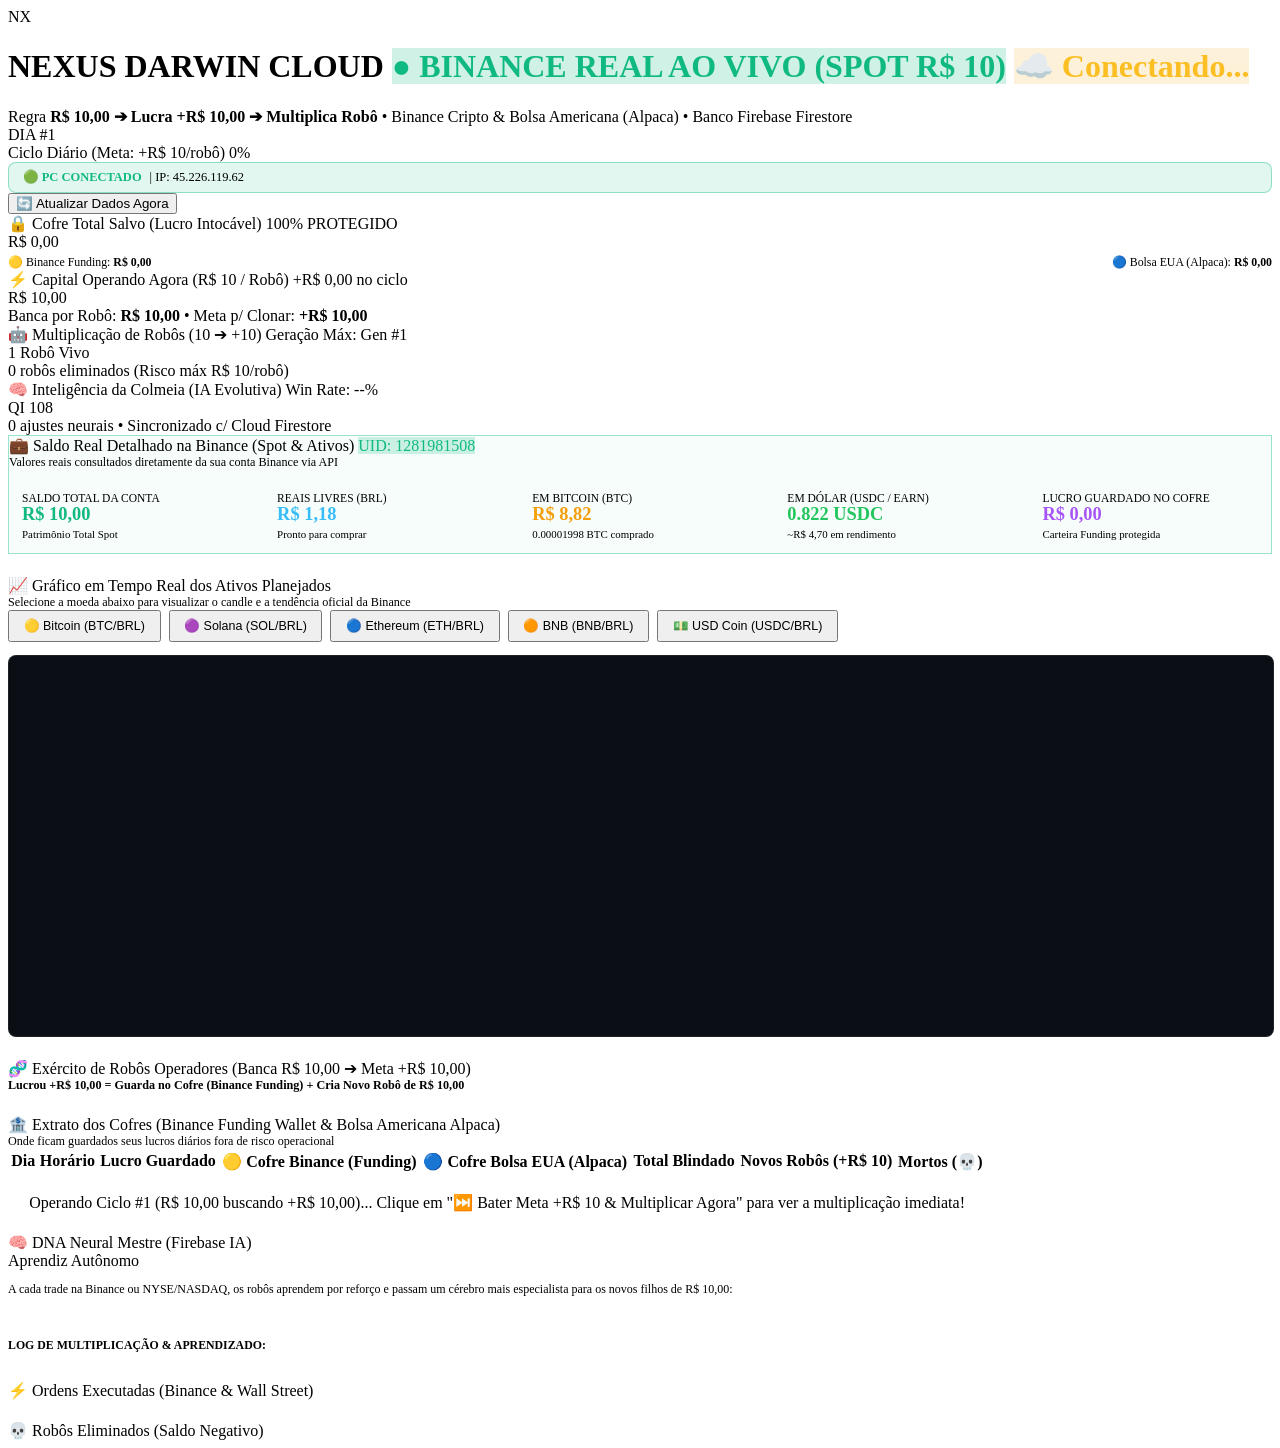
==== index.html @ 45e5c01f "feat: include USDC in bot assets, balances and TradingView" ====
<!DOCTYPE html>
<html lang="pt-BR">
<head>
  <meta charset="UTF-8" />
  <meta name="viewport" content="width=device-width, initial-scale=1.0" />
  <title>NEXUS DARWIN CLOUD — Robôs R$ 10 -> +R$ 10 (Firebase + Binance + Bolsa EUA)</title>
  <link rel="stylesheet" href="styles.css" />
</head>
<body>

  <!-- Barra de Topo -->
  <header class="top-navbar">
    <div class="brand-area">
      <div class="brand-logo">NX</div>
      <div class="brand-title">
        <h1>
          NEXUS DARWIN CLOUD
          <span class="badge-live" id="engineStatusBadge">● OPERANDO AUTÔNOMO</span>
          <span class="badge-live" id="firebaseStatusBadge" style="background: rgba(245, 158, 11, 0.15); color: #fbbf24; border-color: rgba(245, 158, 11, 0.4);">
            ☁️ Firebase: Clique em Configurar
          </span>
        </h1>
        <div class="brand-subtitle">
          Regra <strong>R$ 10,00 ➔ Lucra +R$ 10,00 ➔ Multiplica Robô</strong> • Binance Cripto & Bolsa Americana (Alpaca) • Banco Firebase Firestore
        </div>
      </div>
    </div>

    <!-- Relógio do Ciclo Diário -->
    <div class="day-cycle-widget">
      <div class="day-label" id="currentDayLabel">DIA #1</div>
      <div class="day-progress-wrapper">
        <div class="day-progress-header">
          <span>Ciclo Diário (Meta: +R$ 10/robô)</span>
          <span id="dayProgressText">0%</span>
        </div>
        <div class="day-progress-bar">
          <div class="day-progress-fill" id="dayProgressFill" style="width: 0%;"></div>
        </div>
      </div>
    </div>

    <!-- Ações Rápidas -->
    <div class="controls-group">
      <div style="display: flex; align-items: center; gap: 0.5rem; background: rgba(16, 185, 129, 0.12); padding: 0.4rem 0.85rem; border-radius: 8px; border: 1px solid rgba(16, 185, 129, 0.4); font-size: 0.78rem;">
        <span style="color: #10b981; font-weight: 700;">🟢 PC CONECTADO</span>
        <span style="color: var(--text-muted);">| IP: 45.226.119.62</span>
      </div>

      <button class="btn btn-primary" id="btnRefreshRealState" onclick="location.reload()" title="Atualizar dados em tempo real">
        🔄 Atualizar Dados Agora
      </button>
    </div>
  </header>

  <!-- Faixa de Cotações Ao Vivo (Binance Cripto + Bolsa Americana Wall Street) -->
  <div class="market-ticker-strip" id="marketTickerStrip">
    <!-- Preenchido dinamicamente pelo app.js -->
  </div>

  <!-- Conteúdo Principal -->
  <main class="dashboard-container">

    <!-- 4 KPIs Mestres (Onde ficam os fundos guardados + Enxame R$ 10) -->
    <section class="kpi-grid">
      <!-- 1. Carteira Cofre Blindada (Binance Funding + Alpaca EUA) -->
      <div class="kpi-card vault-highlight">
        <div class="kpi-header">
          <span>🔒 Cofre Total Salvo (Lucro Intocável)</span>
          <span class="text-emerald">100% PROTEGIDO</span>
        </div>
        <div class="kpi-value text-emerald" id="kpiVaultBalance">R$ 0,00</div>
        <div class="kpi-sub" style="display: flex; justify-content: space-between; font-size: 0.74rem; margin-top: 0.25rem;">
          <span>🟡 Binance Funding: <strong id="kpiBinanceVault" class="text-amber">R$ 0,00</strong></span>
          <span>🔵 Bolsa EUA (Alpaca): <strong id="kpiAlpacaVault" class="text-cyan">R$ 0,00</strong></span>
        </div>
      </div>

      <!-- 2. Capital em Operação nos Robôs (R$ 10 por robô) -->
      <div class="kpi-card">
        <div class="kpi-header">
          <span>⚡ Capital Operando Agora (R$ 10 / Robô)</span>
          <span class="text-cyan" id="kpiActiveDailyPnL">+R$ 0,00 no ciclo</span>
        </div>
        <div class="kpi-value" id="kpiActiveCapital">R$ 10,00</div>
        <div class="kpi-sub">
          <span>Banca por Robô: <strong id="kpiBaseSeed">R$ 10,00</strong> • Meta p/ Clonar: <strong class="text-emerald" id="kpiTargetProfit">+R$ 10,00</strong></span>
        </div>
      </div>

      <!-- 3. Multiplicação do Exército de Robôs -->
      <div class="kpi-card">
        <div class="kpi-header">
          <span>🤖 Multiplicação de Robôs (10 ➔ +10)</span>
          <span class="text-purple" id="kpiMaxGeneration">Geração Máx: Gen #1</span>
        </div>
        <div class="kpi-value text-cyan" id="kpiActiveBotsCount">1 Robô Vivo</div>
        <div class="kpi-sub">
          <span id="kpiDeadBotsCount">0 robôs eliminados (Risco máx R$ 10/robô)</span>
        </div>
      </div>

      <!-- 4. Inteligência Neural & Aprendizado -->
      <div class="kpi-card hive-highlight">
        <div class="kpi-header">
          <span>🧠 Inteligência da Colmeia (IA Evolutiva)</span>
          <span class="text-purple" id="kpiWinRate">Win Rate: --%</span>
        </div>
        <div class="kpi-value text-purple" id="kpiCollectiveIQ">QI 108</div>
        <div class="kpi-sub">
          <span id="kpiLessonsCount">0 ajustes neurais • Sincronizado c/ Cloud Firestore</span>
        </div>
      </div>
    </section>

    <!-- Grid Principal -->
    <div class="main-workspace-grid">

      <!-- Coluna Esquerda -->
      <div style="display: flex; flex-direction: column; gap: 1.35rem;">

        <!-- DETALHAMENTO REAL DA CONTA BINANCE -->
        <section class="section-panel" style="border: 1px solid rgba(16, 185, 129, 0.4); background: rgba(16, 185, 129, 0.03);">
          <div class="section-header">
            <div class="section-title">
              <span>💼 Saldo Real Detalhado na Binance (Spot & Ativos)</span>
              <span class="badge-live" style="background: rgba(16, 185, 129, 0.2); color: #10b981;">UID: 1281981508</span>
            </div>
            <div style="font-size: 0.76rem; color: var(--text-secondary);">
              Valores reais consultados diretamente da sua conta Binance via API
            </div>
          </div>

          <div style="display: grid; grid-template-columns: repeat(auto-fit, minmax(180px, 1fr)); gap: 0.85rem; margin-top: 0.6rem;">
            <div style="background: rgba(255,255,255,0.03); padding: 0.75rem; border-radius: 8px; border: 1px solid rgba(255,255,255,0.06);">
              <div style="font-size: 0.72rem; color: var(--text-muted);">SALDO TOTAL DA CONTA</div>
              <div style="font-size: 1.15rem; font-weight: 700; color: #10b981;" id="realTotalBalanceBrl">R$ 10,00</div>
              <div style="font-size: 0.68rem; color: var(--text-muted); margin-top: 0.2rem;">Patrimônio Total Spot</div>
            </div>

            <div style="background: rgba(255,255,255,0.03); padding: 0.75rem; border-radius: 8px; border: 1px solid rgba(255,255,255,0.06);">
              <div style="font-size: 0.72rem; color: var(--text-muted);">REAIS LIVRES (BRL)</div>
              <div style="font-size: 1.15rem; font-weight: 700; color: #38bdf8;" id="realFreeBrl">R$ 1,18</div>
              <div style="font-size: 0.68rem; color: var(--text-muted); margin-top: 0.2rem;">Pronto para comprar</div>
            </div>

            <div style="background: rgba(255,255,255,0.03); padding: 0.75rem; border-radius: 8px; border: 1px solid rgba(255,255,255,0.06);">
              <div style="font-size: 0.72rem; color: var(--text-muted);">EM BITCOIN (BTC)</div>
              <div style="font-size: 1.15rem; font-weight: 700; color: #f59e0b;" id="realBtcBrl">R$ 8,82</div>
              <div style="font-size: 0.68rem; color: var(--text-muted); margin-top: 0.2rem;">0.00001998 BTC comprado</div>
            </div>

            <div style="background: rgba(255,255,255,0.03); padding: 0.75rem; border-radius: 8px; border: 1px solid rgba(255,255,255,0.06);">
              <div style="font-size: 0.72rem; color: var(--text-muted);">EM DÓLAR (USDC / EARN)</div>
              <div style="font-size: 1.15rem; font-weight: 700; color: #22c55e;" id="realUsdcBrl">0.822 USDC</div>
              <div style="font-size: 0.68rem; color: var(--text-muted); margin-top: 0.2rem;">~R$ 4,70 em rendimento</div>
            </div>

            <div style="background: rgba(255,255,255,0.03); padding: 0.75rem; border-radius: 8px; border: 1px solid rgba(255,255,255,0.06);">
              <div style="font-size: 0.72rem; color: var(--text-muted);">LUCRO GUARDADO NO COFRE</div>
              <div style="font-size: 1.15rem; font-weight: 700; color: #a855f7;" id="realVaultBrl">R$ 0,00</div>
              <div style="font-size: 0.68rem; color: var(--text-muted); margin-top: 0.2rem;">Carteira Funding protegida</div>
            </div>
          </div>
        </section>

        <!-- GRÁFICO EM TEMPO REAL DOS ATIVOS MONITÓRIADOS -->
        <section class="section-panel">
          <div class="section-header">
            <div class="section-title">
              <span>📈 Gráfico em Tempo Real dos Ativos Planejados</span>
            </div>
            <div style="font-size: 0.76rem; color: var(--text-secondary);">
              Selecione a moeda abaixo para visualizar o candle e a tendência oficial da Binance
            </div>
          </div>

          <!-- Botões de Troca de Ativo -->
          <div style="display: flex; gap: 0.5rem; margin-bottom: 0.85rem; flex-wrap: wrap;" id="assetChartTabs">
            <button class="btn btn-primary" onclick="switchChart('BINANCE:BTCBRL', this)" style="padding: 0.4rem 0.85rem; font-size: 0.78rem;">
              🟡 Bitcoin (BTC/BRL)
            </button>
            <button class="btn" onclick="switchChart('BINANCE:SOLBRL', this)" style="padding: 0.4rem 0.85rem; font-size: 0.78rem;">
              🟣 Solana (SOL/BRL)
            </button>
            <button class="btn" onclick="switchChart('BINANCE:ETHBRL', this)" style="padding: 0.4rem 0.85rem; font-size: 0.78rem;">
              🔵 Ethereum (ETH/BRL)
            </button>
            <button class="btn" onclick="switchChart('BINANCE:BNBBRL', this)" style="padding: 0.4rem 0.85rem; font-size: 0.78rem;">
              🟠 BNB (BNB/BRL)
            </button>
            <button class="btn" onclick="switchChart('BINANCE:USDCBRL', this)" style="padding: 0.4rem 0.85rem; font-size: 0.78rem;">
              💵 USD Coin (USDC/BRL)
            </button>
          </div>

          <!-- Container do Gráfico TradingView Oficial -->
          <div id="tradingview_chart_container" style="height: 380px; width: 100%; border-radius: 8px; overflow: hidden; background: #0b0e14; border: 1px solid rgba(255,255,255,0.08);">
            <iframe id="tv_iframe" src="https://s.tradingview.com/widgetembed/?frameElementId=tradingview_chart&symbol=BINANCE%3ABTCBRL&interval=15&hidesidetoolbar=1&symboledit=1&saveimage=1&toolbarbg=0b0e14&studies=%5B%5D&theme=dark&style=1&timezone=America%2FSao_Paulo&studies_overrides=%7B%7D&overrides=%7B%7D&enabled_features=%5B%5D&disabled_features=%5B%5D&locale=br" style="width: 100%; height: 100%; border: none;"></iframe>
          </div>
        </section>

        <!-- Painel de Robôs Vivos -->
        <section class="section-panel">
          <div class="section-header">
            <div class="section-title">
              <span>🧬 Exército de Robôs Operadores (Banca R$ 10,00 ➔ Meta +R$ 10,00)</span>
            </div>
            <div style="font-size: 0.76rem; color: var(--text-secondary);">
              <strong class="text-emerald">Lucrou +R$ 10,00 = Guarda no Cofre (Binance Funding) + Cria Novo Robô de R$ 10,00</strong>
            </div>
          </div>

          <div class="bots-swarm-grid" id="activeBotsGrid">
            <!-- Cards dos robôs renderizados em tempo real -->
          </div>
        </section>

        <!-- Livro Diário da Carteira Cofre (Binance Funding + Bolsa Americana) -->
        <section class="section-panel">
          <div class="section-header">
            <div class="section-title">
              <span>🏦 Extrato dos Cofres (Binance Funding Wallet & Bolsa Americana Alpaca)</span>
            </div>
            <div style="font-size: 0.76rem; color: var(--text-secondary);">
              Onde ficam guardados seus lucros diários fora de risco operacional
            </div>
          </div>

          <div style="overflow-x: auto;">
            <table class="ledger-table">
              <thead>
                <tr>
                  <th>Dia</th>
                  <th>Horário</th>
                  <th>Lucro Guardado</th>
                  <th>🟡 Cofre Binance (Funding)</th>
                  <th>🔵 Cofre Bolsa EUA (Alpaca)</th>
                  <th>Total Blindado</th>
                  <th>Novos Robôs (+R$ 10)</th>
                  <th>Mortos (💀)</th>
                </tr>
              </thead>
              <tbody id="dailyLedgerBody">
                <tr>
                  <td colspan="8" style="text-align: center; color: var(--text-muted); padding: 1.2rem;">
                    Operando Ciclo #1 (R$ 10,00 buscando +R$ 10,00)... Clique em "⏭️ Bater Meta +R$ 10 & Multiplicar Agora" para ver a multiplicação imediata!
                  </td>
                </tr>
              </tbody>
            </table>
          </div>
        </section>

      </div>

      <!-- Coluna Direita: Memória da Colmeia, Feed de Trades e Cemitério -->
      <aside style="display: flex; flex-direction: column; gap: 1.35rem;">

        <!-- Pesos Globais da Rede Neural da Colmeia -->
        <section class="section-panel">
          <div class="section-header">
            <div class="section-title">
              <span>🧠 DNA Neural Mestre (Firebase IA)</span>
            </div>
            <span class="iq-badge" id="hiveRankBadge">Aprendiz Autônomo</span>
          </div>
          <p style="font-size: 0.75rem; color: var(--text-secondary); margin-bottom: 0.8rem;">
            A cada trade na Binance ou NYSE/NASDAQ, os robôs aprendem por reforço e passam um cérebro mais especialista para os novos filhos de R$ 10,00:
          </p>
          <div id="hiveWeightsContainer" style="display: flex; flex-direction: column; gap: 0.55rem; margin-bottom: 1rem;">
          </div>
          <div style="border-top: 1px solid var(--border-subtle); padding-top: 0.75rem;">
            <div style="font-size: 0.74rem; font-weight: 700; color: var(--accent-cyan); margin-bottom: 0.4rem;">
              LOG DE MULTIPLICAÇÃO & APRENDIZADO:
            </div>
            <div id="hiveInsightsList" style="font-size: 0.74rem; color: var(--text-secondary); display: flex; flex-direction: column; gap: 0.35rem;">
            </div>
          </div>
        </section>

        <!-- Feed de Compras e Vendas Ao Vivo -->
        <section class="section-panel">
          <div class="section-header">
            <div class="section-title">
              <span>⚡ Ordens Executadas (Binance & Wall Street)</span>
            </div>
          </div>
          <div class="feed-list" id="liveTradesFeed">
          </div>
        </section>

        <!-- Cemitério de Robôs Eliminados -->
        <section class="section-panel">
          <div class="section-header">
            <div class="section-title">
              <span>💀 Robôs Eliminados (Saldo Negativo)</span>
            </div>
          </div>
          <div class="feed-list" id="deadBotsFeed" style="max-height: 240px;">
          </div>
        </section>

      </aside>
    </div>

  </main>

  <!-- MODAL 1: CONFIGURAÇÃO FIREBASE, BINANCE, BOLSA AMERICANA E BANCA R$ 10 -->
  <dialog id="configDialog" closedby="any" aria-labelledby="configDialogTitle">
    <div class="dialog-inner">
      <div class="dialog-header">
        <h2 id="configDialogTitle" style="font-size: 1.08rem;">🔥 Configurar Firebase Firestore, Binance, Bolsa EUA & Regra R$ 10</h2>
        <button type="button" class="btn" id="btnCloseConfigDialog">✕</button>
      </div>

      <form id="configForm">
        <div style="display: grid; grid-template-columns: 1fr 1fr; gap: 0.85rem;">
          <div class="form-group">
            <label for="inputSeedCapital">Saldo Inicial de Cada Robô (R$)</label>
            <input type="number" id="inputSeedCapital" class="form-control" min="1" step="1" value="10" required />
          </div>
          <div class="form-group">
            <label for="inputTargetProfit">Meta de Lucro p/ Multiplicar Robô (+R$)</label>
            <input type="number" id="inputTargetProfit" class="form-control" min="1" step="1" value="10" required />
          </div>
        </div>

        <div class="form-group">
          <label for="inputFirebaseConfig">🔥 Firebase Config JSON (Cole o objeto firebaseConfig do seu Console Firebase)</label>
          <textarea id="inputFirebaseConfig" class="form-control" rows="3" placeholder='{"apiKey": "...", "authDomain": "...", "projectId": "seu-projeto", "appId": "..."}'></textarea>
        </div>

        <div style="display: grid; grid-template-columns: 1fr 1fr; gap: 0.85rem;">
          <div class="form-group">
            <label for="inputBinanceKey">🟡 Binance API Key (Spot + Transferência p/ Funding Cofre)</label>
            <input type="password" id="inputBinanceKey" class="form-control" placeholder="Binance API Key..." />
          </div>
          <div class="form-group">
            <label for="inputBinanceSecret">🟡 Binance API Secret</label>
            <input type="password" id="inputBinanceSecret" class="form-control" placeholder="Binance Secret Key..." />
          </div>
        </div>

        <div style="display: grid; grid-template-columns: 1fr 1fr; gap: 0.85rem;">
          <div class="form-group">
            <label for="inputAlpacaKey">🔵 Bolsa Americana (Alpaca Markets API Key)</label>
            <input type="password" id="inputAlpacaKey" class="form-control" placeholder="PK..." />
          </div>
          <div class="form-group">
            <label for="inputAlpacaSecret">🔵 Alpaca API Secret (NYSE / NASDAQ)</label>
            <input type="password" id="inputAlpacaSecret" class="form-control" placeholder="Alpaca Secret..." />
          </div>
        </div>

        <div style="display: flex; justify-content: space-between; gap: 0.75rem; margin-top: 1.15rem; flex-wrap: wrap;">
          <button type="button" class="btn" id="btnResetEcosystem" style="border-color: var(--accent-red); color: var(--accent-red);">
            🔄 Reiniciar no Dia #1 (1 Robô com R$ 10,00)
          </button>
          <button type="submit" class="btn btn-primary">
            ☁️ Salvar e Sincronizar com Firebase
          </button>
        </div>
      </form>
    </div>
  </dialog>

  <!-- MODAL 2: INSPEÇÃO DO CÉREBRO NEURAL DO ROBÔ -->
  <dialog id="botBrainDialog" closedby="any" aria-labelledby="botBrainDialogTitle">
    <div class="dialog-inner">
      <div class="dialog-header">
        <h2 id="botBrainDialogTitle" style="font-size: 1.1rem;">🧬 Inspeção Neural do Robô</h2>
        <button type="button" class="btn" id="btnCloseBrainDialog">✕</button>
      </div>
      <div id="botBrainDialogContent">
      </div>
    </div>
  </dialog>

  <script src="app.js?v=2.0.0"></script>
</body>
</html>
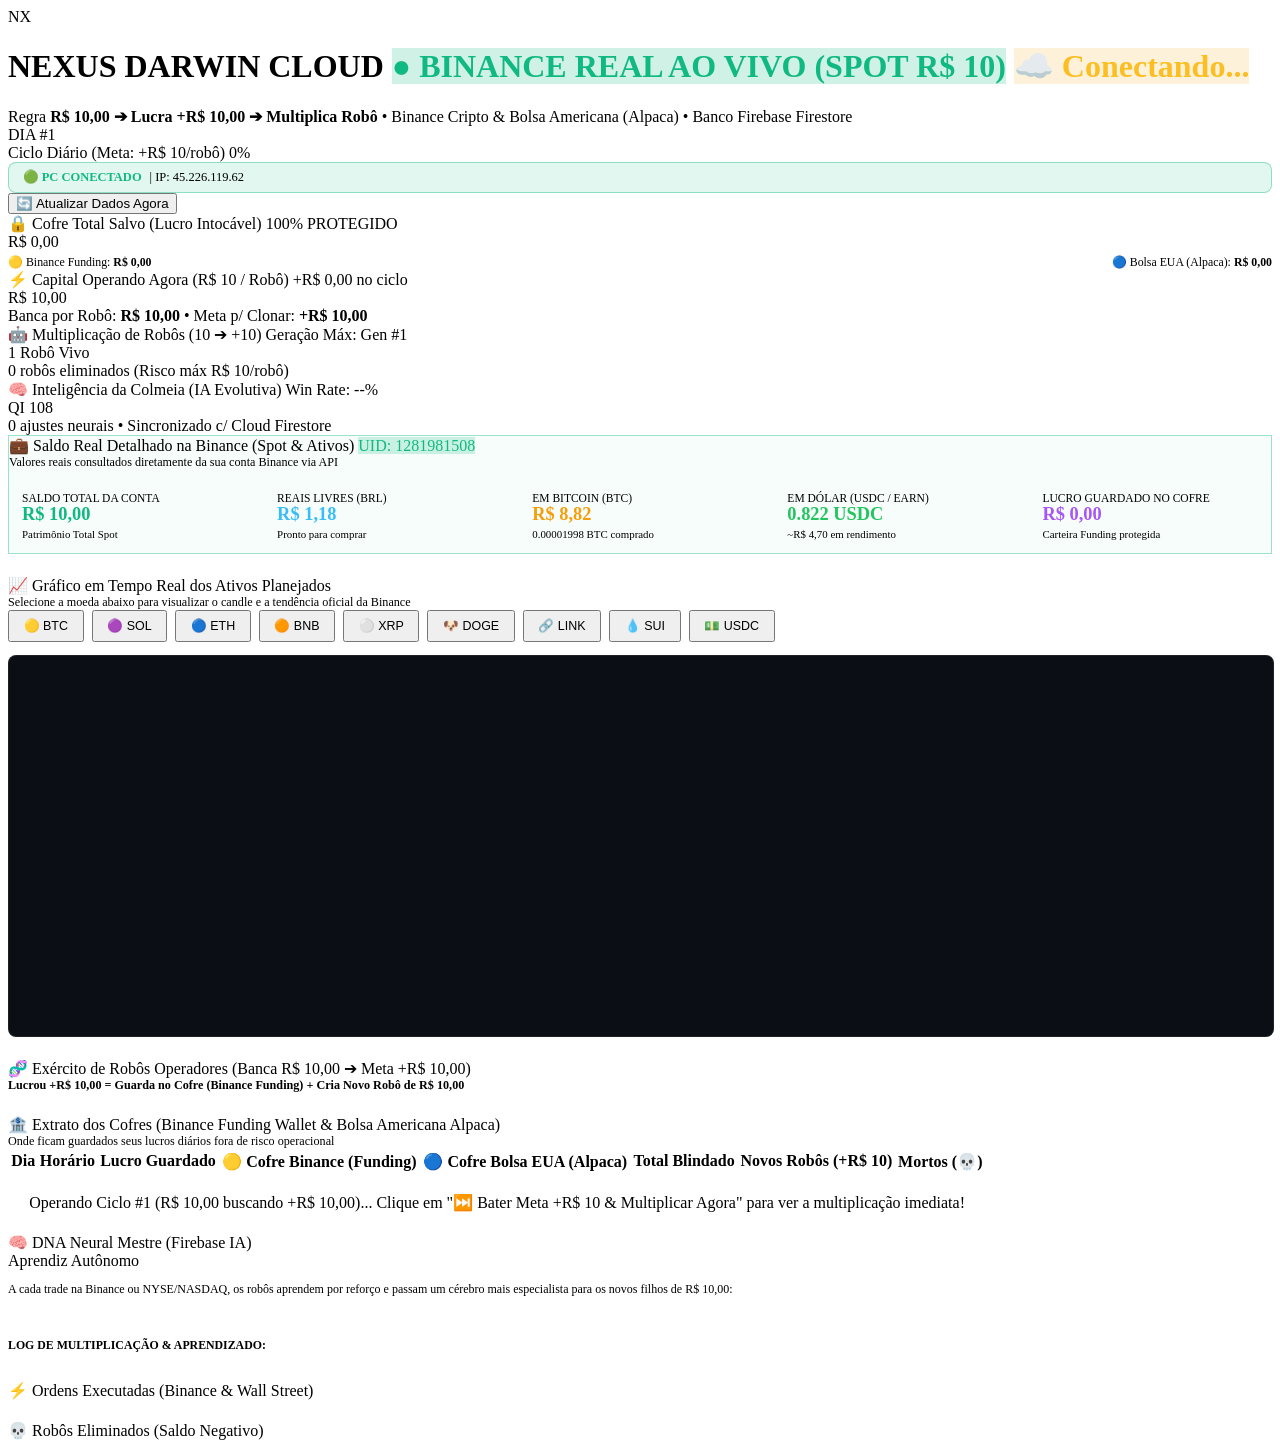
==== commit 95bbd113: "feat: complete PILAR A dynamic radar, trailing lock, STATUS.md and CLAUDE.md" ====
--- a/index.html
+++ b/index.html
@@ -178,19 +178,31 @@
           <!-- Botões de Troca de Ativo -->
           <div style="display: flex; gap: 0.5rem; margin-bottom: 0.85rem; flex-wrap: wrap;" id="assetChartTabs">
             <button class="btn btn-primary" onclick="switchChart('BINANCE:BTCBRL', this)" style="padding: 0.4rem 0.85rem; font-size: 0.78rem;">
-              🟡 Bitcoin (BTC/BRL)
+              🟡 BTC
             </button>
             <button class="btn" onclick="switchChart('BINANCE:SOLBRL', this)" style="padding: 0.4rem 0.85rem; font-size: 0.78rem;">
-              🟣 Solana (SOL/BRL)
+              🟣 SOL
             </button>
             <button class="btn" onclick="switchChart('BINANCE:ETHBRL', this)" style="padding: 0.4rem 0.85rem; font-size: 0.78rem;">
-              🔵 Ethereum (ETH/BRL)
+              🔵 ETH
             </button>
             <button class="btn" onclick="switchChart('BINANCE:BNBBRL', this)" style="padding: 0.4rem 0.85rem; font-size: 0.78rem;">
-              🟠 BNB (BNB/BRL)
+              🟠 BNB
+            </button>
+            <button class="btn" onclick="switchChart('BINANCE:XRPBRL', this)" style="padding: 0.4rem 0.85rem; font-size: 0.78rem;">
+              ⚪ XRP
+            </button>
+            <button class="btn" onclick="switchChart('BINANCE:DOGEBRL', this)" style="padding: 0.4rem 0.85rem; font-size: 0.78rem;">
+              🐶 DOGE
+            </button>
+            <button class="btn" onclick="switchChart('BINANCE:LINKBRL', this)" style="padding: 0.4rem 0.85rem; font-size: 0.78rem;">
+              🔗 LINK
+            </button>
+            <button class="btn" onclick="switchChart('BINANCE:SUIBRL', this)" style="padding: 0.4rem 0.85rem; font-size: 0.78rem;">
+              💧 SUI
             </button>
             <button class="btn" onclick="switchChart('BINANCE:USDCBRL', this)" style="padding: 0.4rem 0.85rem; font-size: 0.78rem;">
-              💵 USD Coin (USDC/BRL)
+              💵 USDC
             </button>
           </div>
 
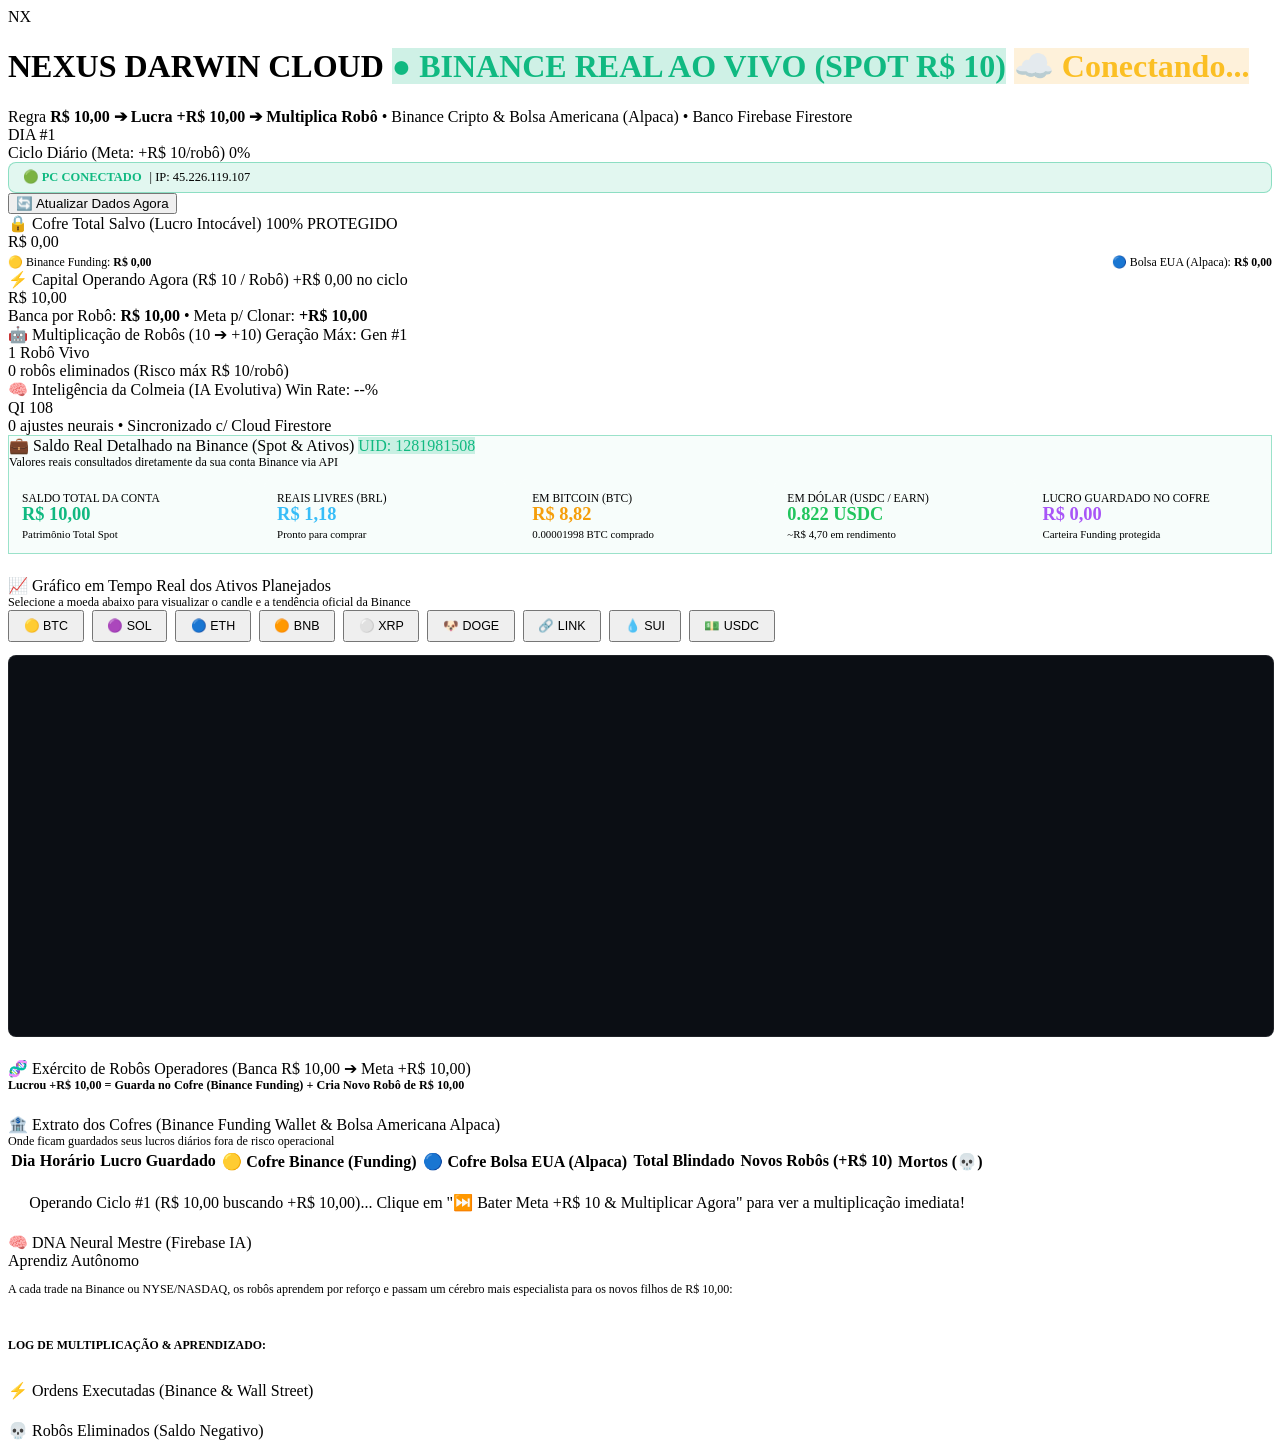
==== commit bc0ea456: "fix: update IP to 45.226.119.107 and start real binance operator" ====
--- a/index.html
+++ b/index.html
@@ -44,7 +44,7 @@
     <div class="controls-group">
       <div style="display: flex; align-items: center; gap: 0.5rem; background: rgba(16, 185, 129, 0.12); padding: 0.4rem 0.85rem; border-radius: 8px; border: 1px solid rgba(16, 185, 129, 0.4); font-size: 0.78rem;">
         <span style="color: #10b981; font-weight: 700;">🟢 PC CONECTADO</span>
-        <span style="color: var(--text-muted);">| IP: 45.226.119.62</span>
+        <span style="color: var(--text-muted);">| IP: 45.226.119.107</span>
       </div>
 
       <button class="btn btn-primary" id="btnRefreshRealState" onclick="location.reload()" title="Atualizar dados em tempo real">
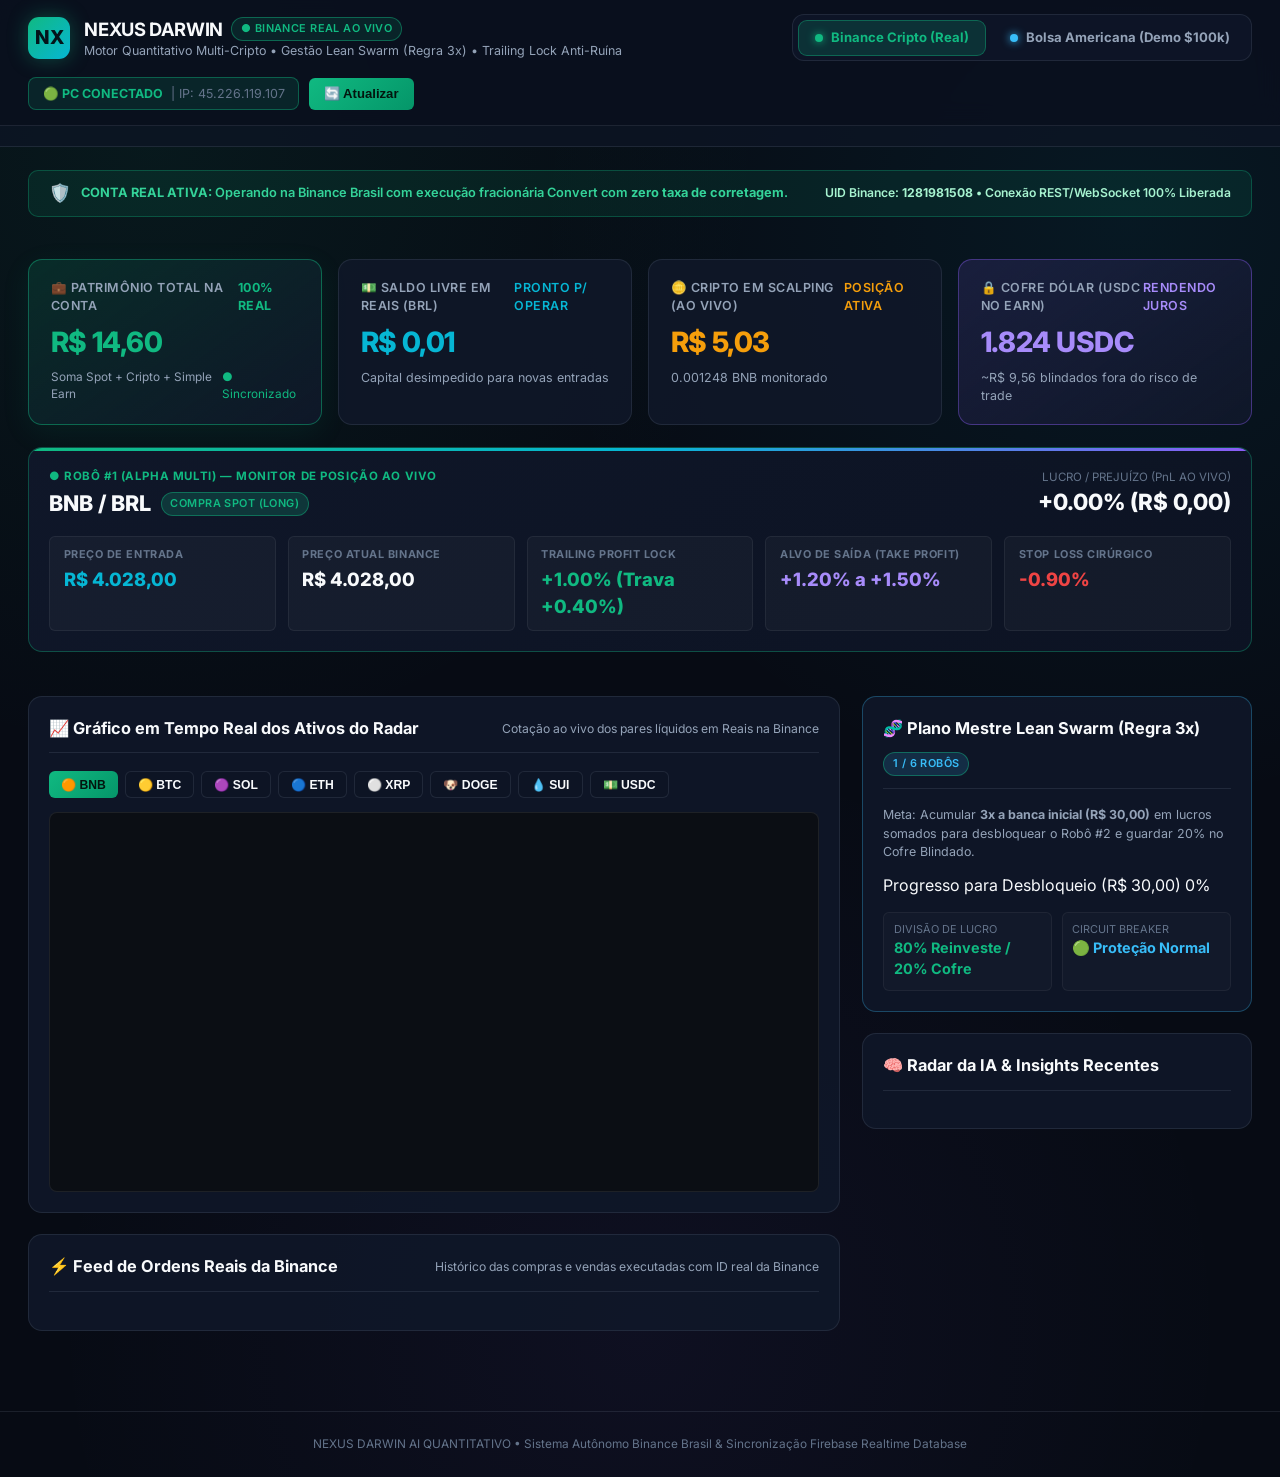
==== commit a0e59f93: "feat: complete visual redesign, real-time live metrics, and dedicated isolated Alpaca Demo simulator" ====
--- a/index.html
+++ b/index.html
@@ -3,44 +3,42 @@
 <head>
   <meta charset="UTF-8" />
   <meta name="viewport" content="width=device-width, initial-scale=1.0" />
-  <title>NEXUS DARWIN CLOUD — Robôs R$ 10 -> +R$ 10 (Firebase + Binance + Bolsa EUA)</title>
-  <link rel="stylesheet" href="styles.css" />
+  <title>NEXUS DARWIN — Terminal Quantitativo Binance Real</title>
+  <link rel="stylesheet" href="styles.css?v=3.0.0" />
+  <link rel="preconnect" href="https://fonts.googleapis.com">
+  <link rel="preconnect" href="https://fonts.gstatic.com" crossorigin>
+  <link href="https://fonts.googleapis.com/css2?family=Inter:wght@400;500;600;700;800&family=JetBrains+Mono:wght@400;600;700&display=swap" rel="stylesheet">
 </head>
 <body>
 
-  <!-- Barra de Topo -->
+  <!-- Barra de Topo com Navegação entre Ambientes -->
   <header class="top-navbar">
     <div class="brand-area">
       <div class="brand-logo">NX</div>
       <div class="brand-title">
         <h1>
-          NEXUS DARWIN CLOUD
-          <span class="badge-live" id="engineStatusBadge">● OPERANDO AUTÔNOMO</span>
-          <span class="badge-live" id="firebaseStatusBadge" style="background: rgba(245, 158, 11, 0.15); color: #fbbf24; border-color: rgba(245, 158, 11, 0.4);">
-            ☁️ Firebase: Clique em Configurar
-          </span>
+          NEXUS DARWIN
+          <span class="badge-live" id="engineStatusBadge">● BINANCE REAL AO VIVO</span>
         </h1>
         <div class="brand-subtitle">
-          Regra <strong>R$ 10,00 ➔ Lucra +R$ 10,00 ➔ Multiplica Robô</strong> • Binance Cripto & Bolsa Americana (Alpaca) • Banco Firebase Firestore
-        </div>
-      </div>
-    </div>
-
-    <!-- Relógio do Ciclo Diário -->
-    <div class="day-cycle-widget">
-      <div class="day-label" id="currentDayLabel">DIA #1</div>
-      <div class="day-progress-wrapper">
-        <div class="day-progress-header">
-          <span>Ciclo Diário (Meta: +R$ 10/robô)</span>
-          <span id="dayProgressText">0%</span>
-        </div>
-        <div class="day-progress-bar">
-          <div class="day-progress-fill" id="dayProgressFill" style="width: 0%;"></div>
-        </div>
-      </div>
-    </div>
-
-    <!-- Ações Rápidas -->
+          Motor Quantitativo Multi-Cripto • Gestão Lean Swarm (Regra 3x) • Trailing Lock Anti-Ruína
+        </div>
+      </div>
+    </div>
+
+    <!-- Seletor de Ambiente: Binance Real vs Bolsa Americana Demo -->
+    <nav class="nav-switcher-bar" aria-label="Ambientes de Operação">
+      <a href="index.html" class="nav-tab-link active-real" title="Operação com Dinheiro Real na Binance">
+        <span class="pulse-dot pulse-green"></span>
+        <span>Binance Cripto (Real)</span>
+      </a>
+      <a href="alpaca.html" class="nav-tab-link" title="Simulador Demo Paper Trading na Bolsa Americana">
+        <span class="pulse-dot pulse-blue"></span>
+        <span>Bolsa Americana (Demo $100k)</span>
+      </a>
+    </nav>
+
+    <!-- Status de Rede & Ações Rápidas -->
     <div class="controls-group">
       <div style="display: flex; align-items: center; gap: 0.5rem; background: rgba(16, 185, 129, 0.12); padding: 0.4rem 0.85rem; border-radius: 8px; border: 1px solid rgba(16, 185, 129, 0.4); font-size: 0.78rem;">
         <span style="color: #10b981; font-weight: 700;">🟢 PC CONECTADO</span>
@@ -48,347 +46,249 @@
       </div>
 
       <button class="btn btn-primary" id="btnRefreshRealState" onclick="location.reload()" title="Atualizar dados em tempo real">
-        🔄 Atualizar Dados Agora
+        🔄 Atualizar
       </button>
     </div>
   </header>
 
-  <!-- Faixa de Cotações Ao Vivo (Binance Cripto + Bolsa Americana Wall Street) -->
+  <!-- Faixa de Cotações Ao Vivo da Binance -->
   <div class="market-ticker-strip" id="marketTickerStrip">
     <!-- Preenchido dinamicamente pelo app.js -->
   </div>
 
-  <!-- Conteúdo Principal -->
   <main class="dashboard-container">
 
-    <!-- 4 KPIs Mestres (Onde ficam os fundos guardados + Enxame R$ 10) -->
+    <!-- Banner Informativo do Ambiente -->
+    <div class="environment-banner env-real">
+      <div style="display: flex; align-items: center; gap: 0.6rem;">
+        <span style="font-size: 1.1rem;">🛡️</span>
+        <span><strong>CONTA REAL ATIVA:</strong> Operando na Binance Brasil com execução fracionária Convert com <strong>zero taxa de corretagem</strong>.</span>
+      </div>
+      <div style="font-size: 0.76rem; color: #a7f3d0;">
+        UID Binance: <strong>1281981508</strong> • Conexão REST/WebSocket 100% Liberada
+      </div>
+    </div>
+
+    <!-- 4 CARDS DE PATRIMÔNIO REAL (SEM DADOS FICTÍCIOS) -->
     <section class="kpi-grid">
-      <!-- 1. Carteira Cofre Blindada (Binance Funding + Alpaca EUA) -->
+      <!-- 1. Patrimônio Total Real -->
       <div class="kpi-card vault-highlight">
         <div class="kpi-header">
-          <span>🔒 Cofre Total Salvo (Lucro Intocável)</span>
-          <span class="text-emerald">100% PROTEGIDO</span>
-        </div>
-        <div class="kpi-value text-emerald" id="kpiVaultBalance">R$ 0,00</div>
+          <span>💼 Patrimônio Total na Conta</span>
+          <span class="text-emerald" style="font-weight: 700;">100% REAL</span>
+        </div>
+        <div class="kpi-value text-emerald" id="realTotalBalanceBrl">R$ 14,60</div>
         <div class="kpi-sub" style="display: flex; justify-content: space-between; font-size: 0.74rem; margin-top: 0.25rem;">
-          <span>🟡 Binance Funding: <strong id="kpiBinanceVault" class="text-amber">R$ 0,00</strong></span>
-          <span>🔵 Bolsa EUA (Alpaca): <strong id="kpiAlpacaVault" class="text-cyan">R$ 0,00</strong></span>
-        </div>
-      </div>
-
-      <!-- 2. Capital em Operação nos Robôs (R$ 10 por robô) -->
+          <span>Soma Spot + Cripto + Simple Earn</span>
+          <span style="color: #10b981;">● Sincronizado</span>
+        </div>
+      </div>
+
+      <!-- 2. Reais Livres p/ Compras -->
       <div class="kpi-card">
         <div class="kpi-header">
-          <span>⚡ Capital Operando Agora (R$ 10 / Robô)</span>
-          <span class="text-cyan" id="kpiActiveDailyPnL">+R$ 0,00 no ciclo</span>
-        </div>
-        <div class="kpi-value" id="kpiActiveCapital">R$ 10,00</div>
+          <span>💵 Saldo Livre em Reais (BRL)</span>
+          <span class="text-cyan">PRONTO P/ OPERAR</span>
+        </div>
+        <div class="kpi-value text-cyan" id="realFreeBrl">R$ 0,01</div>
         <div class="kpi-sub">
-          <span>Banca por Robô: <strong id="kpiBaseSeed">R$ 10,00</strong> • Meta p/ Clonar: <strong class="text-emerald" id="kpiTargetProfit">+R$ 10,00</strong></span>
-        </div>
-      </div>
-
-      <!-- 3. Multiplicação do Exército de Robôs -->
+          <span>Capital desimpedido para novas entradas</span>
+        </div>
+      </div>
+
+      <!-- 3. Cripto em Posição Ativa -->
       <div class="kpi-card">
         <div class="kpi-header">
-          <span>🤖 Multiplicação de Robôs (10 ➔ +10)</span>
-          <span class="text-purple" id="kpiMaxGeneration">Geração Máx: Gen #1</span>
-        </div>
-        <div class="kpi-value text-cyan" id="kpiActiveBotsCount">1 Robô Vivo</div>
+          <span>🪙 Cripto em Scalping (Ao Vivo)</span>
+          <span class="text-amber" id="posHeaderBadge">POSIÇÃO ATIVA</span>
+        </div>
+        <div class="kpi-value text-amber" id="realCryptoHeldBrl">R$ 5,03</div>
         <div class="kpi-sub">
-          <span id="kpiDeadBotsCount">0 robôs eliminados (Risco máx R$ 10/robô)</span>
-        </div>
-      </div>
-
-      <!-- 4. Inteligência Neural & Aprendizado -->
+          <span id="realCryptoHeldDetails">0.001248 BNB monitorado</span>
+        </div>
+      </div>
+
+      <!-- 4. Cofre Blindado em Dólar Digital -->
       <div class="kpi-card hive-highlight">
         <div class="kpi-header">
-          <span>🧠 Inteligência da Colmeia (IA Evolutiva)</span>
-          <span class="text-purple" id="kpiWinRate">Win Rate: --%</span>
-        </div>
-        <div class="kpi-value text-purple" id="kpiCollectiveIQ">QI 108</div>
+          <span>🔒 Cofre Dólar (USDC no Earn)</span>
+          <span class="text-purple">RENDENDO JUROS</span>
+        </div>
+        <div class="kpi-value text-purple" id="realUsdcBrl">1.824 USDC</div>
         <div class="kpi-sub">
-          <span id="kpiLessonsCount">0 ajustes neurais • Sincronizado c/ Cloud Firestore</span>
+          <span>~R$ 9,56 blindados fora do risco de trade</span>
         </div>
       </div>
     </section>
 
-    <!-- Grid Principal -->
+    <!-- CARD HERO: MONITOR DE SCALPING AO VIVO DO ROBÔ -->
+    <section class="position-hero-card" id="activePositionCard" style="margin-bottom: 1.35rem;">
+      <div style="display: flex; justify-content: space-between; align-items: center; flex-wrap: wrap; gap: 0.75rem;">
+        <div>
+          <div style="font-size: 0.72rem; color: #10b981; font-weight: 700; letter-spacing: 0.05em; text-transform: uppercase;">
+            ● ROBÔ #1 (ALPHA MULTI) — MONITOR DE POSIÇÃO AO VIVO
+          </div>
+          <div style="font-size: 1.35rem; font-weight: 800; display: flex; align-items: center; gap: 0.6rem; margin-top: 0.2rem;" id="activeAssetTitle">
+            <span>BNB / BRL</span>
+            <span class="badge-live" style="background: rgba(16, 185, 129, 0.2); color: #10b981;">COMPRA SPOT (LONG)</span>
+          </div>
+        </div>
+
+        <div style="text-align: right;">
+          <div style="font-size: 0.72rem; color: var(--text-muted);">LUCRO / PREJUÍZO (PnL AO VIVO)</div>
+          <div style="font-size: 1.4rem; font-weight: 800;" id="activeLivePnL">+0.00% (R$ 0,00)</div>
+        </div>
+      </div>
+
+      <!-- Grid de Métricas da Posição -->
+      <div class="position-stats-grid">
+        <div class="pos-stat-box">
+          <div class="pos-stat-label">Preço de Entrada</div>
+          <div class="pos-stat-value text-cyan" id="posEntryPrice">R$ 4.028,00</div>
+        </div>
+        <div class="pos-stat-box">
+          <div class="pos-stat-label">Preço Atual Binance</div>
+          <div class="pos-stat-value" id="posCurrentPrice" style="color: #f8fafc;">R$ 4.028,00</div>
+        </div>
+        <div class="pos-stat-box">
+          <div class="pos-stat-label">Trailing Profit Lock</div>
+          <div class="pos-stat-value text-emerald" id="posTrailingLock">+1.00% (Trava +0.40%)</div>
+        </div>
+        <div class="pos-stat-box">
+          <div class="pos-stat-label">Alvo de Saída (Take Profit)</div>
+          <div class="pos-stat-value text-purple" id="posTakeProfit">+1.20% a +1.50%</div>
+        </div>
+        <div class="pos-stat-box">
+          <div class="pos-stat-label">Stop Loss Cirúrgico</div>
+          <div class="pos-stat-value text-red" id="posStopLoss">-0.90%</div>
+        </div>
+      </div>
+    </section>
+
+    <!-- GRID DE TRABALHO: GRÁFICO + PAINEL DE ESCALA LEAN SWARM -->
     <div class="main-workspace-grid">
 
-      <!-- Coluna Esquerda -->
+      <!-- Coluna Esquerda: Gráfico TradingView Oficial -->
       <div style="display: flex; flex-direction: column; gap: 1.35rem;">
-
-        <!-- DETALHAMENTO REAL DA CONTA BINANCE -->
-        <section class="section-panel" style="border: 1px solid rgba(16, 185, 129, 0.4); background: rgba(16, 185, 129, 0.03);">
-          <div class="section-header">
-            <div class="section-title">
-              <span>💼 Saldo Real Detalhado na Binance (Spot & Ativos)</span>
-              <span class="badge-live" style="background: rgba(16, 185, 129, 0.2); color: #10b981;">UID: 1281981508</span>
+        <section class="section-panel">
+          <div class="section-header">
+            <div class="section-title">
+              <span>📈 Gráfico em Tempo Real dos Ativos do Radar</span>
             </div>
             <div style="font-size: 0.76rem; color: var(--text-secondary);">
-              Valores reais consultados diretamente da sua conta Binance via API
-            </div>
-          </div>
-
-          <div style="display: grid; grid-template-columns: repeat(auto-fit, minmax(180px, 1fr)); gap: 0.85rem; margin-top: 0.6rem;">
-            <div style="background: rgba(255,255,255,0.03); padding: 0.75rem; border-radius: 8px; border: 1px solid rgba(255,255,255,0.06);">
-              <div style="font-size: 0.72rem; color: var(--text-muted);">SALDO TOTAL DA CONTA</div>
-              <div style="font-size: 1.15rem; font-weight: 700; color: #10b981;" id="realTotalBalanceBrl">R$ 10,00</div>
-              <div style="font-size: 0.68rem; color: var(--text-muted); margin-top: 0.2rem;">Patrimônio Total Spot</div>
-            </div>
-
-            <div style="background: rgba(255,255,255,0.03); padding: 0.75rem; border-radius: 8px; border: 1px solid rgba(255,255,255,0.06);">
-              <div style="font-size: 0.72rem; color: var(--text-muted);">REAIS LIVRES (BRL)</div>
-              <div style="font-size: 1.15rem; font-weight: 700; color: #38bdf8;" id="realFreeBrl">R$ 1,18</div>
-              <div style="font-size: 0.68rem; color: var(--text-muted); margin-top: 0.2rem;">Pronto para comprar</div>
-            </div>
-
-            <div style="background: rgba(255,255,255,0.03); padding: 0.75rem; border-radius: 8px; border: 1px solid rgba(255,255,255,0.06);">
-              <div style="font-size: 0.72rem; color: var(--text-muted);">EM BITCOIN (BTC)</div>
-              <div style="font-size: 1.15rem; font-weight: 700; color: #f59e0b;" id="realBtcBrl">R$ 8,82</div>
-              <div style="font-size: 0.68rem; color: var(--text-muted); margin-top: 0.2rem;">0.00001998 BTC comprado</div>
-            </div>
-
-            <div style="background: rgba(255,255,255,0.03); padding: 0.75rem; border-radius: 8px; border: 1px solid rgba(255,255,255,0.06);">
-              <div style="font-size: 0.72rem; color: var(--text-muted);">EM DÓLAR (USDC / EARN)</div>
-              <div style="font-size: 1.15rem; font-weight: 700; color: #22c55e;" id="realUsdcBrl">0.822 USDC</div>
-              <div style="font-size: 0.68rem; color: var(--text-muted); margin-top: 0.2rem;">~R$ 4,70 em rendimento</div>
-            </div>
-
-            <div style="background: rgba(255,255,255,0.03); padding: 0.75rem; border-radius: 8px; border: 1px solid rgba(255,255,255,0.06);">
-              <div style="font-size: 0.72rem; color: var(--text-muted);">LUCRO GUARDADO NO COFRE</div>
-              <div style="font-size: 1.15rem; font-weight: 700; color: #a855f7;" id="realVaultBrl">R$ 0,00</div>
-              <div style="font-size: 0.68rem; color: var(--text-muted); margin-top: 0.2rem;">Carteira Funding protegida</div>
-            </div>
-          </div>
-        </section>
-
-        <!-- GRÁFICO EM TEMPO REAL DOS ATIVOS MONITÓRIADOS -->
+              Cotação ao vivo dos pares líquidos em Reais na Binance
+            </div>
+          </div>
+
+          <!-- Tabs de Moedas -->
+          <div style="display: flex; gap: 0.45rem; margin-bottom: 0.85rem; flex-wrap: wrap;" id="assetChartTabs">
+            <button class="btn btn-primary" onclick="switchChart('BINANCE:BNBBRL', this)" style="padding: 0.35rem 0.75rem; font-size: 0.76rem;">
+              🟠 BNB
+            </button>
+            <button class="btn" onclick="switchChart('BINANCE:BTCBRL', this)" style="padding: 0.35rem 0.75rem; font-size: 0.76rem;">
+              🟡 BTC
+            </button>
+            <button class="btn" onclick="switchChart('BINANCE:SOLBRL', this)" style="padding: 0.35rem 0.75rem; font-size: 0.76rem;">
+              🟣 SOL
+            </button>
+            <button class="btn" onclick="switchChart('BINANCE:ETHBRL', this)" style="padding: 0.35rem 0.75rem; font-size: 0.76rem;">
+              🔵 ETH
+            </button>
+            <button class="btn" onclick="switchChart('BINANCE:XRPBRL', this)" style="padding: 0.35rem 0.75rem; font-size: 0.76rem;">
+              ⚪ XRP
+            </button>
+            <button class="btn" onclick="switchChart('BINANCE:DOGEBRL', this)" style="padding: 0.35rem 0.75rem; font-size: 0.76rem;">
+              🐶 DOGE
+            </button>
+            <button class="btn" onclick="switchChart('BINANCE:SUIBRL', this)" style="padding: 0.35rem 0.75rem; font-size: 0.76rem;">
+              💧 SUI
+            </button>
+            <button class="btn" onclick="switchChart('BINANCE:USDCBRL', this)" style="padding: 0.35rem 0.75rem; font-size: 0.76rem;">
+              💵 USDC
+            </button>
+          </div>
+
+          <!-- Iframe TradingView Oficial -->
+          <div id="tradingview_chart_container" style="height: 380px; width: 100%; border-radius: 8px; overflow: hidden; background: #0b0e14; border: 1px solid rgba(255,255,255,0.08);">
+            <iframe id="tv_iframe" src="https://s.tradingview.com/widgetembed/?frameElementId=tradingview_chart&symbol=BINANCE%3ABNBBRL&interval=15&hidesidetoolbar=1&symboledit=1&saveimage=1&toolbarbg=0b0e14&studies=%5B%5D&theme=dark&style=1&timezone=America%2FSao_Paulo&studies_overrides=%7B%7D&overrides=%7B%7D&enabled_features=%5B%5D&disabled_features=%5B%5D&locale=br" style="width: 100%; height: 100%; border: none;"></iframe>
+          </div>
+        </section>
+
+        <!-- Feed de Ordens Executadas -->
         <section class="section-panel">
           <div class="section-header">
             <div class="section-title">
-              <span>📈 Gráfico em Tempo Real dos Ativos Planejados</span>
+              <span>⚡ Feed de Ordens Reais da Binance</span>
             </div>
             <div style="font-size: 0.76rem; color: var(--text-secondary);">
-              Selecione a moeda abaixo para visualizar o candle e a tendência oficial da Binance
-            </div>
-          </div>
-
-          <!-- Botões de Troca de Ativo -->
-          <div style="display: flex; gap: 0.5rem; margin-bottom: 0.85rem; flex-wrap: wrap;" id="assetChartTabs">
-            <button class="btn btn-primary" onclick="switchChart('BINANCE:BTCBRL', this)" style="padding: 0.4rem 0.85rem; font-size: 0.78rem;">
-              🟡 BTC
-            </button>
-            <button class="btn" onclick="switchChart('BINANCE:SOLBRL', this)" style="padding: 0.4rem 0.85rem; font-size: 0.78rem;">
-              🟣 SOL
-            </button>
-            <button class="btn" onclick="switchChart('BINANCE:ETHBRL', this)" style="padding: 0.4rem 0.85rem; font-size: 0.78rem;">
-              🔵 ETH
-            </button>
-            <button class="btn" onclick="switchChart('BINANCE:BNBBRL', this)" style="padding: 0.4rem 0.85rem; font-size: 0.78rem;">
-              🟠 BNB
-            </button>
-            <button class="btn" onclick="switchChart('BINANCE:XRPBRL', this)" style="padding: 0.4rem 0.85rem; font-size: 0.78rem;">
-              ⚪ XRP
-            </button>
-            <button class="btn" onclick="switchChart('BINANCE:DOGEBRL', this)" style="padding: 0.4rem 0.85rem; font-size: 0.78rem;">
-              🐶 DOGE
-            </button>
-            <button class="btn" onclick="switchChart('BINANCE:LINKBRL', this)" style="padding: 0.4rem 0.85rem; font-size: 0.78rem;">
-              🔗 LINK
-            </button>
-            <button class="btn" onclick="switchChart('BINANCE:SUIBRL', this)" style="padding: 0.4rem 0.85rem; font-size: 0.78rem;">
-              💧 SUI
-            </button>
-            <button class="btn" onclick="switchChart('BINANCE:USDCBRL', this)" style="padding: 0.4rem 0.85rem; font-size: 0.78rem;">
-              💵 USDC
-            </button>
-          </div>
-
-          <!-- Container do Gráfico TradingView Oficial -->
-          <div id="tradingview_chart_container" style="height: 380px; width: 100%; border-radius: 8px; overflow: hidden; background: #0b0e14; border: 1px solid rgba(255,255,255,0.08);">
-            <iframe id="tv_iframe" src="https://s.tradingview.com/widgetembed/?frameElementId=tradingview_chart&symbol=BINANCE%3ABTCBRL&interval=15&hidesidetoolbar=1&symboledit=1&saveimage=1&toolbarbg=0b0e14&studies=%5B%5D&theme=dark&style=1&timezone=America%2FSao_Paulo&studies_overrides=%7B%7D&overrides=%7B%7D&enabled_features=%5B%5D&disabled_features=%5B%5D&locale=br" style="width: 100%; height: 100%; border: none;"></iframe>
-          </div>
-        </section>
-
-        <!-- Painel de Robôs Vivos -->
+              Histórico das compras e vendas executadas com ID real da Binance
+            </div>
+          </div>
+
+          <div class="trades-feed-list" id="liveTradesFeed">
+            <!-- Preenchido pelo app.js -->
+          </div>
+        </section>
+      </div>
+
+      <!-- Coluna Direita: Métricas de Escala Lean Swarm & Cérebro IA -->
+      <div style="display: flex; flex-direction: column; gap: 1.35rem;">
+
+        <!-- Painel Lean Swarm: Regra dos 3x & Divisão 80/20 -->
+        <section class="section-panel" style="border: 1px solid rgba(56, 189, 248, 0.3);">
+          <div class="section-header">
+            <div class="section-title">
+              <span>🧬 Plano Mestre Lean Swarm (Regra 3x)</span>
+            </div>
+            <span class="badge-live" style="background: rgba(56, 189, 248, 0.15); color: #38bdf8;">1 / 6 ROBÔS</span>
+          </div>
+
+          <div style="font-size: 0.78rem; color: var(--text-secondary); margin-bottom: 0.85rem;">
+            Meta: Acumular <strong>3x a banca inicial (R$ 30,00)</strong> em lucros somados para desbloquear o Robô #2 e guardar 20% no Cofre Blindado.
+          </div>
+
+          <div class="clone-progress-box">
+            <div class="clone-progress-label">
+              <span>Progresso para Desbloqueio (R$ 30,00)</span>
+              <span id="swarmProgressPct">0%</span>
+            </div>
+            <div class="clone-progress-bar">
+              <div class="clone-progress-fill" id="swarmProgressFill" style="width: 5%;"></div>
+            </div>
+          </div>
+
+          <div style="display: grid; grid-template-columns: 1fr 1fr; gap: 0.6rem; margin-top: 0.9rem;">
+            <div style="background: rgba(255,255,255,0.02); padding: 0.6rem; border-radius: 6px; border: 1px solid rgba(255,255,255,0.05);">
+              <div style="font-size: 0.68rem; color: var(--text-muted);">DIVISÃO DE LUCRO</div>
+              <div style="font-size: 0.9rem; font-weight: 700; color: #10b981;">80% Reinveste / 20% Cofre</div>
+            </div>
+            <div style="background: rgba(255,255,255,0.02); padding: 0.6rem; border-radius: 6px; border: 1px solid rgba(255,255,255,0.05);">
+              <div style="font-size: 0.68rem; color: var(--text-muted);">CIRCUIT BREAKER</div>
+              <div style="font-size: 0.9rem; font-weight: 700; color: #38bdf8;" id="circuitBreakerStatus">🟢 Proteção Normal</div>
+            </div>
+          </div>
+        </section>
+
+        <!-- Insights e Decisões da IA em Tempo Real -->
         <section class="section-panel">
           <div class="section-header">
             <div class="section-title">
-              <span>🧬 Exército de Robôs Operadores (Banca R$ 10,00 ➔ Meta +R$ 10,00)</span>
-            </div>
-            <div style="font-size: 0.76rem; color: var(--text-secondary);">
-              <strong class="text-emerald">Lucrou +R$ 10,00 = Guarda no Cofre (Binance Funding) + Cria Novo Robô de R$ 10,00</strong>
-            </div>
-          </div>
-
-          <div class="bots-swarm-grid" id="activeBotsGrid">
-            <!-- Cards dos robôs renderizados em tempo real -->
-          </div>
-        </section>
-
-        <!-- Livro Diário da Carteira Cofre (Binance Funding + Bolsa Americana) -->
-        <section class="section-panel">
-          <div class="section-header">
-            <div class="section-title">
-              <span>🏦 Extrato dos Cofres (Binance Funding Wallet & Bolsa Americana Alpaca)</span>
-            </div>
-            <div style="font-size: 0.76rem; color: var(--text-secondary);">
-              Onde ficam guardados seus lucros diários fora de risco operacional
-            </div>
-          </div>
-
-          <div style="overflow-x: auto;">
-            <table class="ledger-table">
-              <thead>
-                <tr>
-                  <th>Dia</th>
-                  <th>Horário</th>
-                  <th>Lucro Guardado</th>
-                  <th>🟡 Cofre Binance (Funding)</th>
-                  <th>🔵 Cofre Bolsa EUA (Alpaca)</th>
-                  <th>Total Blindado</th>
-                  <th>Novos Robôs (+R$ 10)</th>
-                  <th>Mortos (💀)</th>
-                </tr>
-              </thead>
-              <tbody id="dailyLedgerBody">
-                <tr>
-                  <td colspan="8" style="text-align: center; color: var(--text-muted); padding: 1.2rem;">
-                    Operando Ciclo #1 (R$ 10,00 buscando +R$ 10,00)... Clique em "⏭️ Bater Meta +R$ 10 & Multiplicar Agora" para ver a multiplicação imediata!
-                  </td>
-                </tr>
-              </tbody>
-            </table>
-          </div>
-        </section>
-
-      </div>
-
-      <!-- Coluna Direita: Memória da Colmeia, Feed de Trades e Cemitério -->
-      <aside style="display: flex; flex-direction: column; gap: 1.35rem;">
-
-        <!-- Pesos Globais da Rede Neural da Colmeia -->
-        <section class="section-panel">
-          <div class="section-header">
-            <div class="section-title">
-              <span>🧠 DNA Neural Mestre (Firebase IA)</span>
-            </div>
-            <span class="iq-badge" id="hiveRankBadge">Aprendiz Autônomo</span>
-          </div>
-          <p style="font-size: 0.75rem; color: var(--text-secondary); margin-bottom: 0.8rem;">
-            A cada trade na Binance ou NYSE/NASDAQ, os robôs aprendem por reforço e passam um cérebro mais especialista para os novos filhos de R$ 10,00:
-          </p>
-          <div id="hiveWeightsContainer" style="display: flex; flex-direction: column; gap: 0.55rem; margin-bottom: 1rem;">
-          </div>
-          <div style="border-top: 1px solid var(--border-subtle); padding-top: 0.75rem;">
-            <div style="font-size: 0.74rem; font-weight: 700; color: var(--accent-cyan); margin-bottom: 0.4rem;">
-              LOG DE MULTIPLICAÇÃO & APRENDIZADO:
-            </div>
-            <div id="hiveInsightsList" style="font-size: 0.74rem; color: var(--text-secondary); display: flex; flex-direction: column; gap: 0.35rem;">
-            </div>
-          </div>
-        </section>
-
-        <!-- Feed de Compras e Vendas Ao Vivo -->
-        <section class="section-panel">
-          <div class="section-header">
-            <div class="section-title">
-              <span>⚡ Ordens Executadas (Binance & Wall Street)</span>
-            </div>
-          </div>
-          <div class="feed-list" id="liveTradesFeed">
-          </div>
-        </section>
-
-        <!-- Cemitério de Robôs Eliminados -->
-        <section class="section-panel">
-          <div class="section-header">
-            <div class="section-title">
-              <span>💀 Robôs Eliminados (Saldo Negativo)</span>
-            </div>
-          </div>
-          <div class="feed-list" id="deadBotsFeed" style="max-height: 240px;">
-          </div>
-        </section>
-
-      </aside>
-    </div>
-
+              <span>🧠 Radar da IA & Insights Recentes</span>
+            </div>
+          </div>
+          <div id="hiveInsightsList" style="display: flex; flex-direction: column; gap: 0.45rem; font-size: 0.78rem;">
+            <!-- Preenchido pelo app.js -->
+          </div>
+        </section>
+
+      </div>
+    </div>
   </main>
 
-  <!-- MODAL 1: CONFIGURAÇÃO FIREBASE, BINANCE, BOLSA AMERICANA E BANCA R$ 10 -->
-  <dialog id="configDialog" closedby="any" aria-labelledby="configDialogTitle">
-    <div class="dialog-inner">
-      <div class="dialog-header">
-        <h2 id="configDialogTitle" style="font-size: 1.08rem;">🔥 Configurar Firebase Firestore, Binance, Bolsa EUA & Regra R$ 10</h2>
-        <button type="button" class="btn" id="btnCloseConfigDialog">✕</button>
-      </div>
-
-      <form id="configForm">
-        <div style="display: grid; grid-template-columns: 1fr 1fr; gap: 0.85rem;">
-          <div class="form-group">
-            <label for="inputSeedCapital">Saldo Inicial de Cada Robô (R$)</label>
-            <input type="number" id="inputSeedCapital" class="form-control" min="1" step="1" value="10" required />
-          </div>
-          <div class="form-group">
-            <label for="inputTargetProfit">Meta de Lucro p/ Multiplicar Robô (+R$)</label>
-            <input type="number" id="inputTargetProfit" class="form-control" min="1" step="1" value="10" required />
-          </div>
-        </div>
-
-        <div class="form-group">
-          <label for="inputFirebaseConfig">🔥 Firebase Config JSON (Cole o objeto firebaseConfig do seu Console Firebase)</label>
-          <textarea id="inputFirebaseConfig" class="form-control" rows="3" placeholder='{"apiKey": "...", "authDomain": "...", "projectId": "seu-projeto", "appId": "..."}'></textarea>
-        </div>
-
-        <div style="display: grid; grid-template-columns: 1fr 1fr; gap: 0.85rem;">
-          <div class="form-group">
-            <label for="inputBinanceKey">🟡 Binance API Key (Spot + Transferência p/ Funding Cofre)</label>
-            <input type="password" id="inputBinanceKey" class="form-control" placeholder="Binance API Key..." />
-          </div>
-          <div class="form-group">
-            <label for="inputBinanceSecret">🟡 Binance API Secret</label>
-            <input type="password" id="inputBinanceSecret" class="form-control" placeholder="Binance Secret Key..." />
-          </div>
-        </div>
-
-        <div style="display: grid; grid-template-columns: 1fr 1fr; gap: 0.85rem;">
-          <div class="form-group">
-            <label for="inputAlpacaKey">🔵 Bolsa Americana (Alpaca Markets API Key)</label>
-            <input type="password" id="inputAlpacaKey" class="form-control" placeholder="PK..." />
-          </div>
-          <div class="form-group">
-            <label for="inputAlpacaSecret">🔵 Alpaca API Secret (NYSE / NASDAQ)</label>
-            <input type="password" id="inputAlpacaSecret" class="form-control" placeholder="Alpaca Secret..." />
-          </div>
-        </div>
-
-        <div style="display: flex; justify-content: space-between; gap: 0.75rem; margin-top: 1.15rem; flex-wrap: wrap;">
-          <button type="button" class="btn" id="btnResetEcosystem" style="border-color: var(--accent-red); color: var(--accent-red);">
-            🔄 Reiniciar no Dia #1 (1 Robô com R$ 10,00)
-          </button>
-          <button type="submit" class="btn btn-primary">
-            ☁️ Salvar e Sincronizar com Firebase
-          </button>
-        </div>
-      </form>
-    </div>
-  </dialog>
-
-  <!-- MODAL 2: INSPEÇÃO DO CÉREBRO NEURAL DO ROBÔ -->
-  <dialog id="botBrainDialog" closedby="any" aria-labelledby="botBrainDialogTitle">
-    <div class="dialog-inner">
-      <div class="dialog-header">
-        <h2 id="botBrainDialogTitle" style="font-size: 1.1rem;">🧬 Inspeção Neural do Robô</h2>
-        <button type="button" class="btn" id="btnCloseBrainDialog">✕</button>
-      </div>
-      <div id="botBrainDialogContent">
-      </div>
-    </div>
-  </dialog>
-
-  <script src="app.js?v=2.0.0"></script>
+  <footer style="text-align: center; padding: 1.5rem; font-size: 0.74rem; color: var(--text-muted); border-top: 1px solid var(--border-subtle); margin-top: 2rem;">
+    NEXUS DARWIN AI QUANTITATIVO • Sistema Autônomo Binance Brasil & Sincronização Firebase Realtime Database
+  </footer>
+
+  <script src="app.js?v=3.0.0"></script>
 </body>
 </html>
--- a/styles.css
+++ b/styles.css
@@ -0,0 +1,733 @@
+:root {
+  --bg-primary: #070b14;
+  --bg-secondary: #0d1424;
+  --bg-card: rgba(16, 24, 42, 0.85);
+  --bg-card-hover: rgba(22, 33, 58, 0.95);
+  --border-subtle: rgba(148, 163, 184, 0.14);
+  --border-glow-green: rgba(16, 185, 129, 0.45);
+  --border-glow-cyan: rgba(6, 182, 212, 0.45);
+  --border-glow-red: rgba(239, 68, 68, 0.45);
+  --text-primary: #f8fafc;
+  --text-secondary: #94a3b8;
+  --text-muted: #64748b;
+  --accent-emerald: #10b981;
+  --accent-emerald-bg: rgba(16, 185, 129, 0.12);
+  --accent-cyan: #06b6d4;
+  --accent-cyan-bg: rgba(6, 182, 212, 0.12);
+  --accent-purple: #8b5cf6;
+  --accent-purple-bg: rgba(139, 92, 246, 0.15);
+  --accent-amber: #f59e0b;
+  --accent-amber-bg: rgba(245, 158, 11, 0.14);
+  --accent-red: #ef4444;
+  --accent-red-bg: rgba(239, 68, 68, 0.14);
+  --radius-lg: 14px;
+  --radius-md: 10px;
+  --radius-sm: 6px;
+}
+
+* {
+  box-sizing: border-box;
+  margin: 0;
+  padding: 0;
+}
+
+body {
+  font-family: 'Inter', -apple-system, BlinkMacSystemFont, 'Segoe UI', Roboto, sans-serif;
+  background-color: var(--bg-primary);
+  background-image:
+    radial-gradient(circle at 12% 10%, rgba(16, 185, 129, 0.08) 0%, transparent 35%),
+    radial-gradient(circle at 88% 15%, rgba(6, 182, 212, 0.08) 0%, transparent 35%),
+    radial-gradient(circle at 50% 90%, rgba(139, 92, 246, 0.06) 0%, transparent 40%);
+  color: var(--text-primary);
+  min-height: 100vh;
+  line-height: 1.45;
+  overflow-x: hidden;
+}
+
+/* Header Superior */
+.top-navbar {
+  display: flex;
+  flex-wrap: wrap;
+  justify-content: space-between;
+  align-items: center;
+  gap: 1rem;
+  padding: 0.9rem 1.75rem;
+  background: rgba(10, 16, 30, 0.9);
+  backdrop-filter: blur(12px);
+  border-bottom: 1px solid var(--border-subtle);
+  position: sticky;
+  top: 0;
+  z-index: 50;
+}
+
+.brand-area {
+  display: flex;
+  align-items: center;
+  gap: 0.9rem;
+}
+
+.brand-logo {
+  width: 42px;
+  height: 42px;
+  border-radius: 11px;
+  background: linear-gradient(135deg, var(--accent-emerald), var(--accent-cyan));
+  display: flex;
+  align-items: center;
+  justify-content: center;
+  font-weight: 800;
+  font-size: 1.2rem;
+  color: #04131a;
+  box-shadow: 0 0 20px rgba(16, 185, 129, 0.35);
+}
+
+.brand-title h1 {
+  font-size: 1.15rem;
+  font-weight: 700;
+  letter-spacing: -0.02em;
+  display: flex;
+  align-items: center;
+  gap: 0.5rem;
+}
+
+.badge-live {
+  font-size: 0.68rem;
+  padding: 0.18rem 0.55rem;
+  border-radius: 999px;
+  background: var(--accent-emerald-bg);
+  color: var(--accent-emerald);
+  border: 1px solid var(--border-glow-green);
+  font-weight: 600;
+  text-transform: uppercase;
+  letter-spacing: 0.04em;
+}
+
+.brand-subtitle {
+  font-size: 0.78rem;
+  color: var(--text-secondary);
+}
+
+/* Barra de Progresso do Dia */
+.day-cycle-widget {
+  display: flex;
+  align-items: center;
+  gap: 1rem;
+  background: rgba(15, 23, 42, 0.9);
+  padding: 0.5rem 1rem;
+  border-radius: var(--radius-md);
+  border: 1px solid var(--border-subtle);
+  min-width: 290px;
+}
+
+.day-label {
+  font-weight: 700;
+  font-size: 0.9rem;
+  color: var(--accent-cyan);
+  white-space: nowrap;
+}
+
+.day-progress-wrapper {
+  flex: 1;
+}
+
+.day-progress-header {
+  display: flex;
+  justify-content: space-between;
+  font-size: 0.72rem;
+  color: var(--text-secondary);
+  margin-bottom: 0.25rem;
+}
+
+.day-progress-bar {
+  width: 100%;
+  height: 8px;
+  background: rgba(255, 255, 255, 0.08);
+  border-radius: 999px;
+  overflow: hidden;
+}
+
+.day-progress-fill {
+  height: 100%;
+  background: linear-gradient(90deg, var(--accent-cyan), var(--accent-emerald));
+  border-radius: 999px;
+  transition: width 0.35s ease;
+}
+
+/* Botões de Controle */
+.controls-group {
+  display: flex;
+  align-items: center;
+  gap: 0.6rem;
+  flex-wrap: wrap;
+}
+
+.btn {
+  display: inline-flex;
+  align-items: center;
+  gap: 0.45rem;
+  padding: 0.52rem 0.95rem;
+  border-radius: var(--radius-sm);
+  font-size: 0.82rem;
+  font-weight: 600;
+  cursor: pointer;
+  border: 1px solid var(--border-subtle);
+  background: var(--bg-secondary);
+  color: var(--text-primary);
+  transition: all 0.18s ease;
+}
+
+.btn:hover {
+  transform: translateY(-1px);
+  border-color: var(--accent-cyan);
+}
+
+.btn-primary {
+  background: linear-gradient(135deg, #10b981, #059669);
+  color: #03150e;
+  border: none;
+  font-weight: 700;
+}
+
+.btn-primary:hover {
+  box-shadow: 0 0 16px rgba(16, 185, 129, 0.4);
+}
+
+.btn-cyan {
+  background: var(--accent-cyan-bg);
+  color: var(--accent-cyan);
+  border-color: var(--border-glow-cyan);
+}
+
+.btn-purple {
+  background: var(--accent-purple-bg);
+  color: #c4b5fd;
+  border-color: rgba(139, 92, 246, 0.4);
+}
+
+.select-speed {
+  background: var(--bg-secondary);
+  color: var(--text-primary);
+  border: 1px solid var(--border-subtle);
+  padding: 0.48rem 0.75rem;
+  border-radius: var(--radius-sm);
+  font-size: 0.8rem;
+  font-weight: 500;
+}
+
+/* Ticker de Cotações Cripto & Bolsa */
+.market-ticker-strip {
+  display: flex;
+  gap: 0.75rem;
+  padding: 0.65rem 1.75rem;
+  background: rgba(13, 20, 36, 0.75);
+  border-bottom: 1px solid var(--border-subtle);
+  overflow-x: auto;
+}
+
+.ticker-pill {
+  display: flex;
+  align-items: center;
+  gap: 0.6rem;
+  padding: 0.35rem 0.8rem;
+  background: rgba(255, 255, 255, 0.03);
+  border: 1px solid var(--border-subtle);
+  border-radius: var(--radius-sm);
+  font-size: 0.78rem;
+  white-space: nowrap;
+}
+
+.ticker-tag {
+  font-size: 0.64rem;
+  padding: 0.1rem 0.38rem;
+  border-radius: 4px;
+  font-weight: 700;
+}
+
+.tag-cripto {
+  background: rgba(245, 158, 11, 0.16);
+  color: #fbbf24;
+}
+
+.tag-bolsa {
+  background: rgba(6, 182, 212, 0.16);
+  color: #38bdf8;
+}
+
+/* Container Principal */
+.dashboard-container {
+  max-width: 1600px;
+  margin: 0 auto;
+  padding: 1.4rem 1.75rem 3rem;
+  display: flex;
+  flex-direction: column;
+  gap: 1.4rem;
+}
+
+/* Grid de KPIs Principais */
+.kpi-grid {
+  display: grid;
+  grid-template-columns: repeat(auto-fit, minmax(260px, 1fr));
+  gap: 1rem;
+}
+
+.kpi-card {
+  background: var(--bg-card);
+  border: 1px solid var(--border-subtle);
+  border-radius: var(--radius-lg);
+  padding: 1.2rem 1.35rem;
+  position: relative;
+  overflow: hidden;
+}
+
+.kpi-card.vault-highlight {
+  background: linear-gradient(145deg, rgba(16, 185, 129, 0.14), rgba(16, 24, 42, 0.92));
+  border-color: var(--border-glow-green);
+  box-shadow: 0 8px 30px rgba(16, 185, 129, 0.08);
+}
+
+.kpi-card.hive-highlight {
+  background: linear-gradient(145deg, rgba(139, 92, 246, 0.14), rgba(16, 24, 42, 0.92));
+  border-color: rgba(139, 92, 246, 0.4);
+}
+
+.kpi-header {
+  display: flex;
+  justify-content: space-between;
+  align-items: center;
+  font-size: 0.78rem;
+  text-transform: uppercase;
+  letter-spacing: 0.04em;
+  color: var(--text-secondary);
+  font-weight: 600;
+  margin-bottom: 0.45rem;
+}
+
+.kpi-value {
+  font-size: 1.75rem;
+  font-weight: 800;
+  letter-spacing: -0.02em;
+  margin-bottom: 0.35rem;
+}
+
+.kpi-sub {
+  font-size: 0.78rem;
+  color: var(--text-secondary);
+  display: flex;
+  align-items: center;
+  gap: 0.4rem;
+}
+
+.text-emerald { color: var(--accent-emerald); }
+.text-cyan { color: var(--accent-cyan); }
+.text-purple { color: #a78bfa; }
+.text-amber { color: var(--accent-amber); }
+.text-red { color: var(--accent-red); }
+
+/* Layout Principal 2 Colunas */
+.main-workspace-grid {
+  display: grid;
+  grid-template-columns: 1fr 390px;
+  gap: 1.35rem;
+  align-items: start;
+}
+
+@media (max-width: 1180px) {
+  .main-workspace-grid {
+    grid-template-columns: 1fr;
+  }
+}
+
+.section-panel {
+  background: var(--bg-card);
+  border: 1px solid var(--border-subtle);
+  border-radius: var(--radius-lg);
+  padding: 1.25rem;
+}
+
+.section-header {
+  display: flex;
+  justify-content: space-between;
+  align-items: center;
+  flex-wrap: wrap;
+  gap: 0.75rem;
+  margin-bottom: 1.1rem;
+  padding-bottom: 0.75rem;
+  border-bottom: 1px solid var(--border-subtle);
+}
+
+.section-title {
+  font-size: 1.02rem;
+  font-weight: 700;
+  display: flex;
+  align-items: center;
+  gap: 0.55rem;
+}
+
+/* Grid de Cards dos Robôs Operadores */
+.bots-swarm-grid {
+  display: grid;
+  grid-template-columns: repeat(auto-fill, minmax(290px, 1fr));
+  gap: 0.95rem;
+}
+
+.bot-card {
+  background: rgba(13, 20, 36, 0.92);
+  border: 1px solid var(--border-subtle);
+  border-radius: var(--radius-md);
+  padding: 1rem;
+  transition: all 0.2s ease;
+  cursor: pointer;
+  position: relative;
+}
+
+.bot-card:hover {
+  transform: translateY(-2px);
+  border-color: var(--accent-cyan);
+  background: var(--bg-card-hover);
+}
+
+.bot-card.positive-day {
+  border-left: 4px solid var(--accent-emerald);
+}
+
+.bot-card.negative-day {
+  border-left: 4px solid var(--accent-red);
+}
+
+.bot-top-row {
+  display: flex;
+  justify-content: space-between;
+  align-items: flex-start;
+  margin-bottom: 0.65rem;
+}
+
+.bot-name {
+  font-weight: 700;
+  font-size: 0.96rem;
+  color: var(--text-primary);
+  display: flex;
+  align-items: center;
+  gap: 0.4rem;
+}
+
+.gen-badge {
+  font-size: 0.68rem;
+  padding: 0.12rem 0.45rem;
+  border-radius: 4px;
+  background: var(--accent-purple-bg);
+  color: #c4b5fd;
+  border: 1px solid rgba(139, 92, 246, 0.35);
+  font-weight: 700;
+}
+
+.iq-badge {
+  font-size: 0.72rem;
+  padding: 0.15rem 0.5rem;
+  border-radius: 999px;
+  background: var(--accent-cyan-bg);
+  color: var(--accent-cyan);
+  font-weight: 700;
+}
+
+.bot-meta-row {
+  display: flex;
+  justify-content: space-between;
+  font-size: 0.75rem;
+  color: var(--text-secondary);
+  margin-bottom: 0.75rem;
+}
+
+.bot-pnl-box {
+  background: rgba(255, 255, 255, 0.03);
+  border-radius: var(--radius-sm);
+  padding: 0.6rem 0.75rem;
+  display: flex;
+  justify-content: space-between;
+  align-items: center;
+  margin-bottom: 0.7rem;
+}
+
+.bot-status-pill {
+  font-size: 0.7rem;
+  padding: 0.15rem 0.5rem;
+  border-radius: 4px;
+  font-weight: 700;
+}
+
+.status-cloning {
+  background: var(--accent-emerald-bg);
+  color: var(--accent-emerald);
+}
+
+.status-danger {
+  background: var(--accent-red-bg);
+  color: var(--accent-red);
+}
+
+/* Barras de Pesos Neurais Miniatura */
+.neural-mini-bars {
+  display: grid;
+  grid-template-columns: repeat(6, 1fr);
+  gap: 0.3rem;
+  margin-top: 0.55rem;
+}
+
+.neural-bar-col {
+  display: flex;
+  flex-direction: column;
+  align-items: center;
+  gap: 0.2rem;
+}
+
+.neural-bar-track {
+  width: 100%;
+  height: 26px;
+  background: rgba(255, 255, 255, 0.06);
+  border-radius: 3px;
+  display: flex;
+  align-items: flex-end;
+  overflow: hidden;
+}
+
+.neural-bar-fill {
+  width: 100%;
+  background: linear-gradient(180deg, var(--accent-cyan), var(--accent-purple));
+  border-radius: 3px;
+}
+
+.neural-bar-label {
+  font-size: 0.6rem;
+  color: var(--text-muted);
+  font-weight: 600;
+}
+
+/* Tabelas e Listas Laterais */
+.feed-list {
+  display: flex;
+  flex-direction: column;
+  gap: 0.55rem;
+  max-height: 360px;
+  overflow-y: auto;
+}
+
+.feed-item {
+  padding: 0.65rem 0.8rem;
+  border-radius: var(--radius-sm);
+  background: rgba(255, 255, 255, 0.025);
+  border: 1px solid var(--border-subtle);
+  font-size: 0.78rem;
+  display: flex;
+  justify-content: space-between;
+  align-items: center;
+  gap: 0.5rem;
+}
+
+.ledger-table {
+  width: 100%;
+  border-collapse: collapse;
+  font-size: 0.8rem;
+}
+
+.ledger-table th,
+.ledger-table td {
+  padding: 0.65rem 0.75rem;
+  text-align: left;
+  border-bottom: 1px solid var(--border-subtle);
+}
+
+.ledger-table th {
+  color: var(--text-secondary);
+  font-weight: 600;
+  font-size: 0.72rem;
+  text-transform: uppercase;
+}
+
+/* Modais Nativos <dialog closedby="any"> */
+dialog {
+  margin: auto;
+  background: #0d1527;
+  color: var(--text-primary);
+  border: 1px solid var(--border-glow-cyan);
+  border-radius: var(--radius-lg);
+  padding: 0;
+  width: min(620px, 92vw);
+  box-shadow: 0 25px 60px rgba(0, 0, 0, 0.75);
+}
+
+dialog::backdrop {
+  background-color: rgba(3, 7, 18, 0.72);
+  backdrop-filter: blur(4px);
+}
+
+.dialog-inner {
+  padding: 1.5rem;
+}
+
+.dialog-header {
+  display: flex;
+  justify-content: space-between;
+  align-items: center;
+  padding-bottom: 0.9rem;
+  margin-bottom: 1.1rem;
+  border-bottom: 1px solid var(--border-subtle);
+}
+
+.form-group {
+  margin-bottom: 1rem;
+}
+
+.form-group label {
+  display: block;
+  font-size: 0.8rem;
+  font-weight: 600;
+  color: var(--text-secondary);
+  margin-bottom: 0.35rem;
+}
+
+.form-control {
+  width: 100%;
+  padding: 0.6rem 0.8rem;
+  border-radius: var(--radius-sm);
+  border: 1px solid var(--border-subtle);
+  background: rgba(15, 23, 42, 0.95);
+  color: var(--text-primary);
+  font-size: 0.88rem;
+}
+
+/* Nav Switcher: Binance Real vs Alpaca Demo */
+.nav-switcher-bar {
+  display: flex;
+  align-items: center;
+  gap: 0.5rem;
+  background: rgba(15, 23, 42, 0.8);
+  padding: 0.3rem;
+  border-radius: 12px;
+  border: 1px solid var(--border-subtle);
+}
+
+.nav-tab-link {
+  display: inline-flex;
+  align-items: center;
+  gap: 0.5rem;
+  padding: 0.45rem 1rem;
+  border-radius: 9px;
+  font-size: 0.82rem;
+  font-weight: 700;
+  text-decoration: none;
+  color: var(--text-secondary);
+  transition: all 0.2s ease;
+}
+
+.nav-tab-link:hover {
+  color: var(--text-primary);
+  background: rgba(255, 255, 255, 0.05);
+}
+
+.nav-tab-link.active-real {
+  background: rgba(16, 185, 129, 0.18);
+  color: #10b981;
+  border: 1px solid rgba(16, 185, 129, 0.4);
+}
+
+.nav-tab-link.active-demo {
+  background: rgba(56, 189, 248, 0.18);
+  color: #38bdf8;
+  border: 1px solid rgba(56, 189, 248, 0.4);
+}
+
+.pulse-dot {
+  width: 8px;
+  height: 8px;
+  border-radius: 50%;
+  display: inline-block;
+  animation: pulseAnim 1.6s infinite ease-in-out;
+}
+
+.pulse-green {
+  background: #10b981;
+  box-shadow: 0 0 8px #10b981;
+}
+
+.pulse-blue {
+  background: #38bdf8;
+  box-shadow: 0 0 8px #38bdf8;
+}
+
+@keyframes pulseAnim {
+  0% { transform: scale(0.9); opacity: 0.6; }
+  50% { transform: scale(1.3); opacity: 1; }
+  100% { transform: scale(0.9); opacity: 0.6; }
+}
+
+/* Terminal Card & Position Highlights */
+.position-hero-card {
+  background: linear-gradient(135deg, rgba(16, 24, 42, 0.95), rgba(13, 20, 36, 0.95));
+  border: 1px solid rgba(16, 185, 129, 0.35);
+  border-radius: var(--radius-lg);
+  padding: 1.25rem;
+  position: relative;
+  overflow: hidden;
+}
+
+.position-hero-card::before {
+  content: '';
+  position: absolute;
+  top: 0;
+  left: 0;
+  right: 0;
+  height: 3px;
+  background: linear-gradient(90deg, #10b981, #06b6d4, #8b5cf6);
+}
+
+.position-stats-grid {
+  display: grid;
+  grid-template-columns: repeat(auto-fit, minmax(140px, 1fr));
+  gap: 0.75rem;
+  margin-top: 1rem;
+}
+
+.pos-stat-box {
+  background: rgba(255, 255, 255, 0.03);
+  border: 1px solid rgba(255, 255, 255, 0.06);
+  border-radius: var(--radius-sm);
+  padding: 0.65rem 0.85rem;
+}
+
+.pos-stat-label {
+  font-size: 0.68rem;
+  color: var(--text-muted);
+  text-transform: uppercase;
+  font-weight: 700;
+  letter-spacing: 0.05em;
+}
+
+.pos-stat-value {
+  font-size: 1.15rem;
+  font-weight: 800;
+  margin-top: 0.2rem;
+}
+
+/* Badge de isolamento seguro */
+.environment-banner {
+  padding: 0.6rem 1.25rem;
+  border-radius: var(--radius-md);
+  font-size: 0.8rem;
+  font-weight: 600;
+  display: flex;
+  align-items: center;
+  justify-content: space-between;
+  gap: 1rem;
+  margin-bottom: 1.25rem;
+  flex-wrap: wrap;
+}
+
+.env-real {
+  background: rgba(16, 185, 129, 0.1);
+  border: 1px solid rgba(16, 185, 129, 0.3);
+  color: #34d399;
+}
+
+.env-demo {
+  background: rgba(56, 189, 248, 0.1);
+  border: 1px solid rgba(56, 189, 248, 0.3);
+  color: #38bdf8;
+}
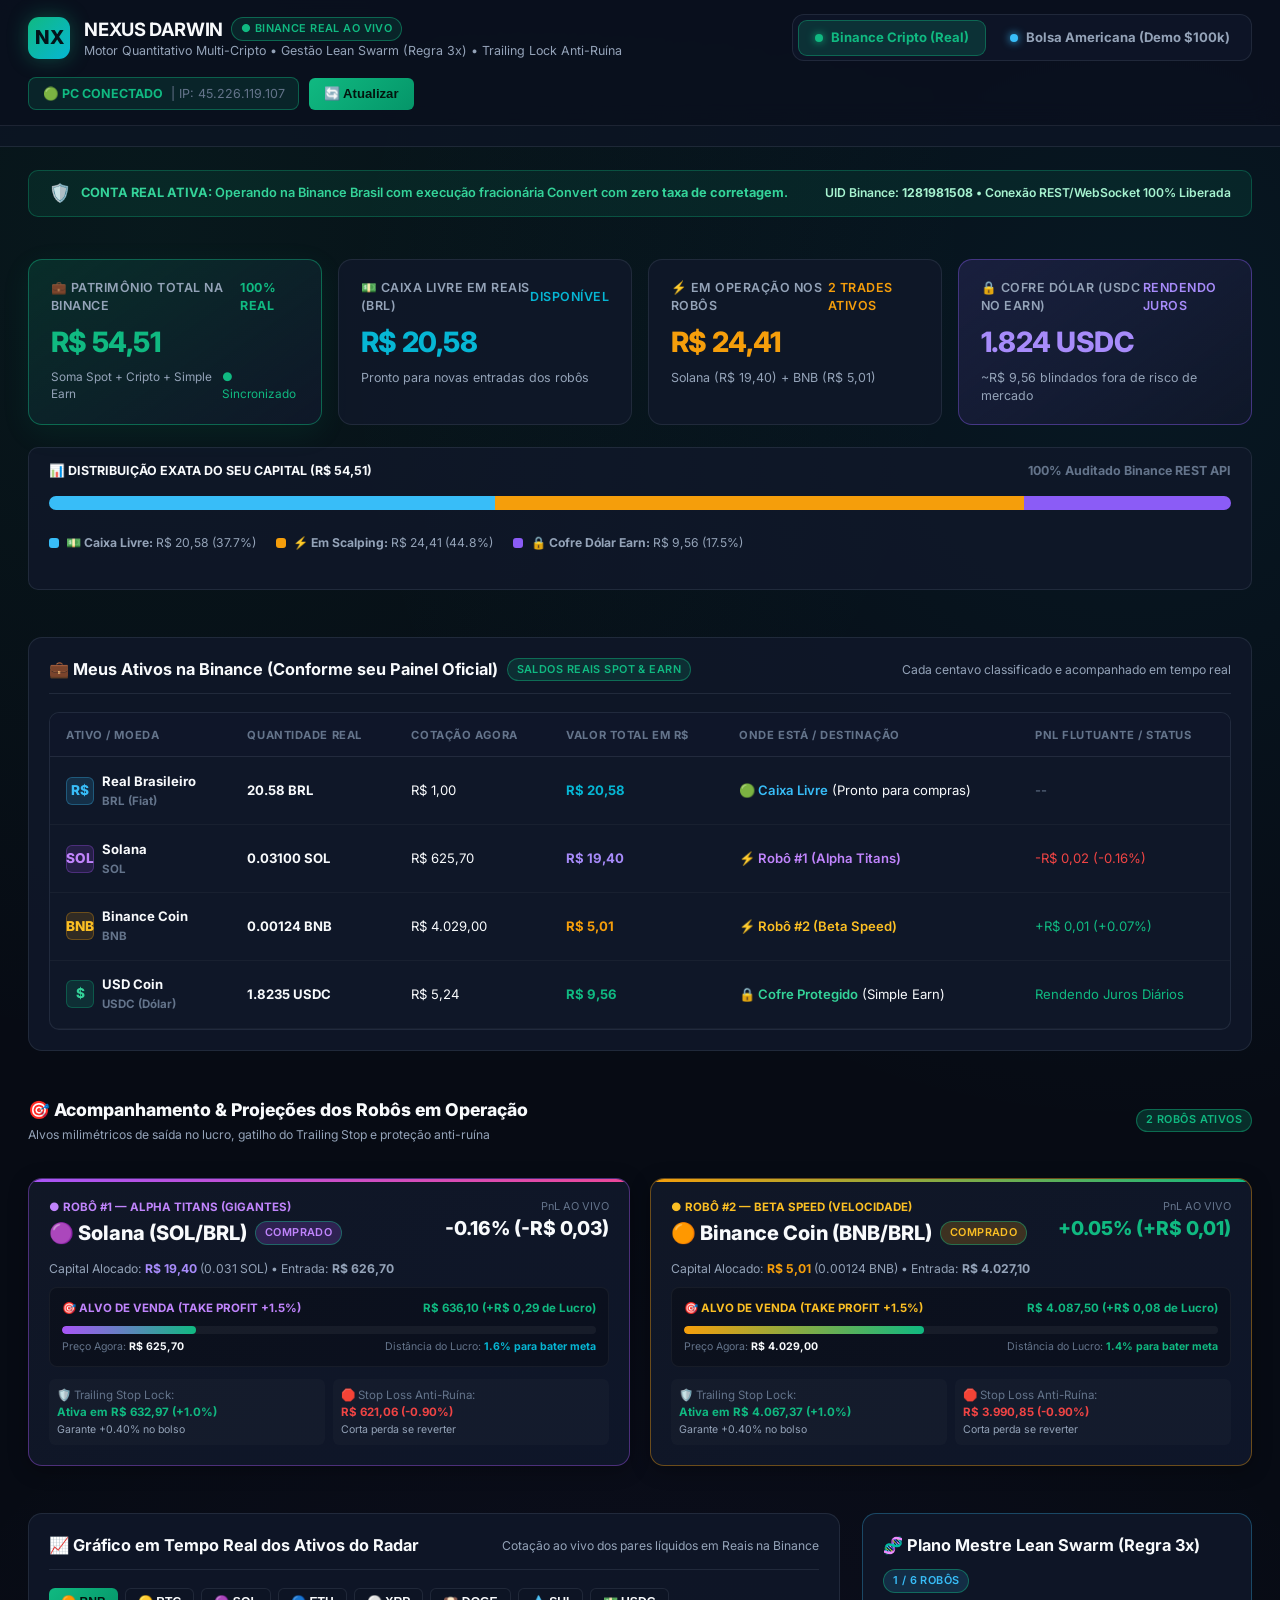
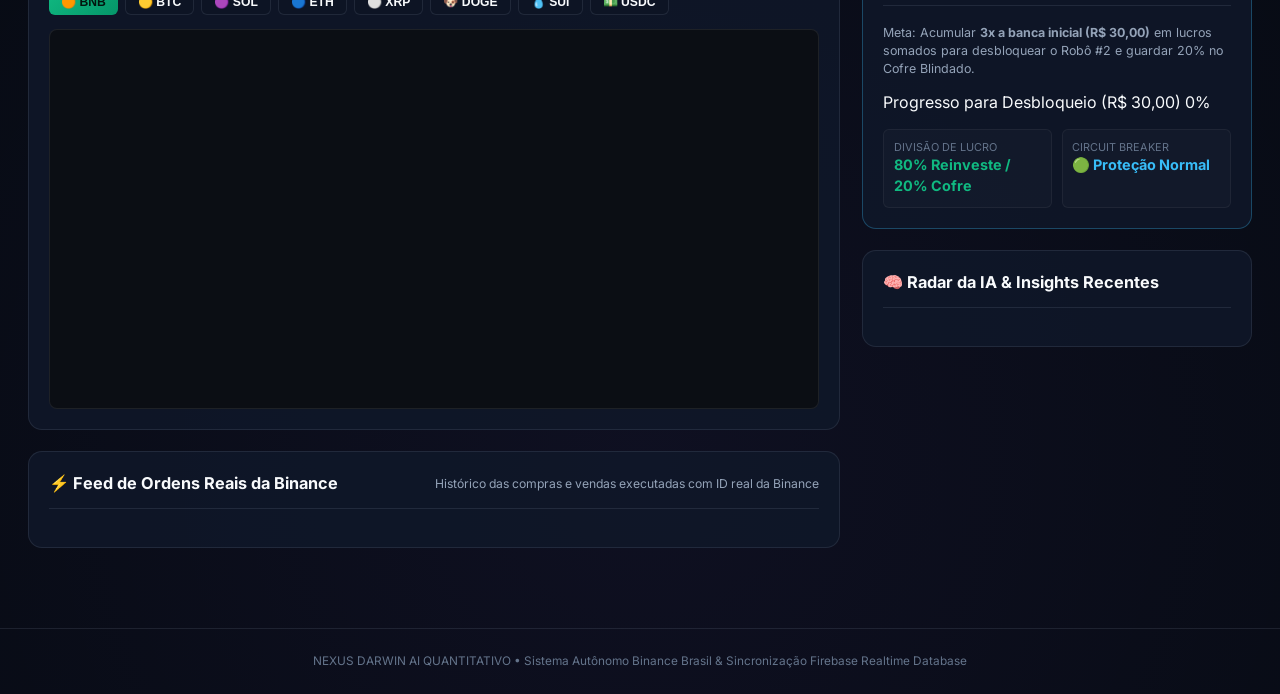
==== commit 50536fbd: "feat: crystal clear asset breakdown matching Binance exactly, official assets table, and dual bot pr" ====
--- a/index.html
+++ b/index.html
@@ -69,15 +69,15 @@
       </div>
     </div>
 
-    <!-- 4 CARDS DE PATRIMÔNIO REAL (SEM DADOS FICTÍCIOS) -->
+    <!-- 4 CARDS DE SALDO OFICIAL (SOMA, CAIXA, CRIPTO E COFRE) -->
     <section class="kpi-grid">
       <!-- 1. Patrimônio Total Real -->
       <div class="kpi-card vault-highlight">
         <div class="kpi-header">
-          <span>💼 Patrimônio Total na Conta</span>
+          <span>💼 Patrimônio Total na Binance</span>
           <span class="text-emerald" style="font-weight: 700;">100% REAL</span>
         </div>
-        <div class="kpi-value text-emerald" id="realTotalBalanceBrl">R$ 14,60</div>
+        <div class="kpi-value text-emerald" id="realTotalBalanceBrl">R$ 54,51</div>
         <div class="kpi-sub" style="display: flex; justify-content: space-between; font-size: 0.74rem; margin-top: 0.25rem;">
           <span>Soma Spot + Cripto + Simple Earn</span>
           <span style="color: #10b981;">● Sincronizado</span>
@@ -87,24 +87,24 @@
       <!-- 2. Reais Livres p/ Compras -->
       <div class="kpi-card">
         <div class="kpi-header">
-          <span>💵 Saldo Livre em Reais (BRL)</span>
-          <span class="text-cyan">PRONTO P/ OPERAR</span>
-        </div>
-        <div class="kpi-value text-cyan" id="realFreeBrl">R$ 0,01</div>
+          <span>💵 Caixa Livre em Reais (BRL)</span>
+          <span class="text-cyan">DISPONÍVEL</span>
+        </div>
+        <div class="kpi-value text-cyan" id="realFreeBrl">R$ 20,58</div>
         <div class="kpi-sub">
-          <span>Capital desimpedido para novas entradas</span>
-        </div>
-      </div>
-
-      <!-- 3. Cripto em Posição Ativa -->
+          <span>Pronto para novas entradas dos robôs</span>
+        </div>
+      </div>
+
+      <!-- 3. Cripto em Operação (Scalping) -->
       <div class="kpi-card">
         <div class="kpi-header">
-          <span>🪙 Cripto em Scalping (Ao Vivo)</span>
-          <span class="text-amber" id="posHeaderBadge">POSIÇÃO ATIVA</span>
-        </div>
-        <div class="kpi-value text-amber" id="realCryptoHeldBrl">R$ 5,03</div>
+          <span>⚡ Em Operação nos Robôs</span>
+          <span class="text-amber" id="posHeaderBadge">2 TRADES ATIVOS</span>
+        </div>
+        <div class="kpi-value text-amber" id="realCryptoHeldBrl">R$ 24,41</div>
         <div class="kpi-sub">
-          <span id="realCryptoHeldDetails">0.001248 BNB monitorado</span>
+          <span id="realCryptoHeldDetails">Solana (R$ 19,40) + BNB (R$ 5,01)</span>
         </div>
       </div>
 
@@ -116,54 +116,230 @@
         </div>
         <div class="kpi-value text-purple" id="realUsdcBrl">1.824 USDC</div>
         <div class="kpi-sub">
-          <span>~R$ 9,56 blindados fora do risco de trade</span>
+          <span>~R$ 9,56 blindados fora de risco de mercado</span>
         </div>
       </div>
     </section>
 
-    <!-- CARD HERO: MONITOR DE SCALPING AO VIVO DO ROBÔ -->
-    <section class="position-hero-card" id="activePositionCard" style="margin-bottom: 1.35rem;">
-      <div style="display: flex; justify-content: space-between; align-items: center; flex-wrap: wrap; gap: 0.75rem;">
-        <div>
-          <div style="font-size: 0.72rem; color: #10b981; font-weight: 700; letter-spacing: 0.05em; text-transform: uppercase;">
-            ● ROBÔ #1 (ALPHA MULTI) — MONITOR DE POSIÇÃO AO VIVO
-          </div>
-          <div style="font-size: 1.35rem; font-weight: 800; display: flex; align-items: center; gap: 0.6rem; margin-top: 0.2rem;" id="activeAssetTitle">
-            <span>BNB / BRL</span>
-            <span class="badge-live" style="background: rgba(16, 185, 129, 0.2); color: #10b981;">COMPRA SPOT (LONG)</span>
-          </div>
-        </div>
-
-        <div style="text-align: right;">
-          <div style="font-size: 0.72rem; color: var(--text-muted);">LUCRO / PREJUÍZO (PnL AO VIVO)</div>
-          <div style="font-size: 1.4rem; font-weight: 800;" id="activeLivePnL">+0.00% (R$ 0,00)</div>
-        </div>
-      </div>
-
-      <!-- Grid de Métricas da Posição -->
-      <div class="position-stats-grid">
-        <div class="pos-stat-box">
-          <div class="pos-stat-label">Preço de Entrada</div>
-          <div class="pos-stat-value text-cyan" id="posEntryPrice">R$ 4.028,00</div>
-        </div>
-        <div class="pos-stat-box">
-          <div class="pos-stat-label">Preço Atual Binance</div>
-          <div class="pos-stat-value" id="posCurrentPrice" style="color: #f8fafc;">R$ 4.028,00</div>
-        </div>
-        <div class="pos-stat-box">
-          <div class="pos-stat-label">Trailing Profit Lock</div>
-          <div class="pos-stat-value text-emerald" id="posTrailingLock">+1.00% (Trava +0.40%)</div>
-        </div>
-        <div class="pos-stat-box">
-          <div class="pos-stat-label">Alvo de Saída (Take Profit)</div>
-          <div class="pos-stat-value text-purple" id="posTakeProfit">+1.20% a +1.50%</div>
-        </div>
-        <div class="pos-stat-box">
-          <div class="pos-stat-label">Stop Loss Cirúrgico</div>
-          <div class="pos-stat-value text-red" id="posStopLoss">-0.90%</div>
-        </div>
+    <!-- BARRA VISUAL DE DISTRIBUIÇÃO DO PATRIMÔNIO (ONDE ESTÁ CADA CENTAVO) -->
+    <div style="background: var(--bg-card); padding: 0.85rem 1.25rem; border-radius: var(--radius-md); border: 1px solid var(--border-subtle); margin-bottom: 1.5rem;">
+      <div style="display: flex; justify-content: space-between; align-items: center; font-size: 0.78rem; font-weight: 700;">
+        <span style="color: var(--text-primary);">📊 DISTRIBUIÇÃO EXATA DO SEU CAPITAL (R$ 54,51)</span>
+        <span style="color: var(--text-muted);">100% Auditado Binance REST API</span>
+      </div>
+      <div class="capital-breakdown-bar">
+        <div class="breakdown-segment seg-cash" id="segCash" style="width: 37.7%;" title="Caixa Livre: R$ 20,58"></div>
+        <div class="breakdown-segment seg-trade" id="segTrade" style="width: 44.8%;" title="Em Operação: R$ 24,41"></div>
+        <div class="breakdown-segment seg-vault" id="segVault" style="width: 17.5%;" title="Cofre Dólar: R$ 9,56"></div>
+      </div>
+      <div class="breakdown-legend">
+        <div class="legend-item"><span class="legend-dot" style="background: #38bdf8;"></span><span>💵 <strong>Caixa Livre:</strong> <span id="legCashVal">R$ 20,58</span> (37.7%)</span></div>
+        <div class="legend-item"><span class="legend-dot" style="background: #f59e0b;"></span><span>⚡ <strong>Em Scalping:</strong> <span id="legTradeVal">R$ 24,41</span> (44.8%)</span></div>
+        <div class="legend-item"><span class="legend-dot" style="background: #8b5cf6;"></span><span>🔒 <strong>Cofre Dólar Earn:</strong> <span id="legVaultVal">R$ 9,56</span> (17.5%)</span></div>
+      </div>
+    </div>
+
+    <!-- SEÇÃO: MEUS ATIVOS NA BINANCE (IDÊNTICO AO SEU EXTRATO OFICIAL) -->
+    <section class="section-panel" style="margin-bottom: 1.5rem;">
+      <div class="section-header">
+        <div class="section-title">
+          <span>💼 Meus Ativos na Binance (Conforme seu Painel Oficial)</span>
+          <span class="badge-live" style="background: rgba(16, 185, 129, 0.15); color: #10b981;">SALDOS REAIS SPOT & EARN</span>
+        </div>
+        <div style="font-size: 0.76rem; color: var(--text-secondary);">
+          Cada centavo classificado e acompanhado em tempo real
+        </div>
+      </div>
+
+      <div class="assets-table-wrapper">
+        <table class="assets-table">
+          <thead>
+            <tr>
+              <th>Ativo / Moeda</th>
+              <th>Quantidade Real</th>
+              <th>Cotação Agora</th>
+              <th>Valor Total em R$</th>
+              <th>Onde Está / Destinação</th>
+              <th>PnL Flutuante / Status</th>
+            </tr>
+          </thead>
+          <tbody id="assetsTableBody">
+            <!-- Preenchido dinamicamente pelo app.js com os dados reais -->
+            <tr>
+              <td>
+                <div class="asset-chip">
+                  <div class="asset-icon-box icon-brl">R$</div>
+                  <div><strong>Real Brasileiro</strong><br><span style="color: var(--text-muted); font-size: 0.72rem;">BRL (Fiat)</span></div>
+                </div>
+              </td>
+              <td><strong>20.58 BRL</strong></td>
+              <td>R$ 1,00</td>
+              <td><strong class="text-cyan">R$ 20,58</strong></td>
+              <td><span style="color: #38bdf8; font-weight: 600;">🟢 Caixa Livre</span> (Pronto para compras)</td>
+              <td><span style="color: var(--text-muted);">--</span></td>
+            </tr>
+            <tr>
+              <td>
+                <div class="asset-chip">
+                  <div class="asset-icon-box icon-sol">SOL</div>
+                  <div><strong>Solana</strong><br><span style="color: var(--text-muted); font-size: 0.72rem;">SOL</span></div>
+                </div>
+              </td>
+              <td><strong>0.03100 SOL</strong></td>
+              <td>R$ 625,70</td>
+              <td><strong class="text-purple">R$ 19,40</strong></td>
+              <td><span style="color: #c084fc; font-weight: 600;">⚡ Robô #1 (Alpha Titans)</span></td>
+              <td><span style="color: #ef4444;" id="solPnlBadge">-R$ 0,02 (-0.16%)</span></td>
+            </tr>
+            <tr>
+              <td>
+                <div class="asset-chip">
+                  <div class="asset-icon-box icon-bnb">BNB</div>
+                  <div><strong>Binance Coin</strong><br><span style="color: var(--text-muted); font-size: 0.72rem;">BNB</span></div>
+                </div>
+              </td>
+              <td><strong>0.00124 BNB</strong></td>
+              <td>R$ 4.029,00</td>
+              <td><strong class="text-amber">R$ 5,01</strong></td>
+              <td><span style="color: #fbbf24; font-weight: 600;">⚡ Robô #2 (Beta Speed)</span></td>
+              <td><span style="color: #10b981;" id="bnbPnlBadge">+R$ 0,01 (+0.07%)</span></td>
+            </tr>
+            <tr>
+              <td>
+                <div class="asset-chip">
+                  <div class="asset-icon-box icon-usdc">$</div>
+                  <div><strong>USD Coin</strong><br><span style="color: var(--text-muted); font-size: 0.72rem;">USDC (Dólar)</span></div>
+                </div>
+              </td>
+              <td><strong>1.8235 USDC</strong></td>
+              <td>R$ 5,24</td>
+              <td><strong class="text-emerald">R$ 9,56</strong></td>
+              <td><span style="color: #34d399; font-weight: 600;">🔒 Cofre Protegido</span> (Simple Earn)</td>
+              <td><span style="color: #10b981;">Rendendo Juros Diários</span></td>
+            </tr>
+          </tbody>
+        </table>
       </div>
     </section>
+
+    <!-- SEÇÃO: ACOMPANHAMENTO DOS 2 ROBÔS COM PROJEÇÃO E METAS DE LUCRO -->
+    <div style="margin-bottom: 0.75rem; display: flex; justify-content: space-between; align-items: center;">
+      <div>
+        <h2 style="font-size: 1.1rem; font-weight: 800; color: var(--text-primary); margin: 0;">
+          🎯 Acompanhamento & Projeções dos Robôs em Operação
+        </h2>
+        <div style="font-size: 0.76rem; color: var(--text-secondary); margin-top: 0.2rem;">
+          Alvos milimétricos de saída no lucro, gatilho do Trailing Stop e proteção anti-ruína
+        </div>
+      </div>
+      <span class="badge-live" style="background: rgba(16, 185, 129, 0.2); color: #10b981;">2 ROBÔS ATIVOS</span>
+    </div>
+
+    <div class="dual-bots-grid">
+      <!-- CARD ROBÔ #1: ALPHA TITANS (SOLANA) -->
+      <div class="bot-projection-card bot-alpha">
+        <div style="display: flex; justify-content: space-between; align-items: flex-start; margin-bottom: 0.75rem;">
+          <div>
+            <div style="font-size: 0.72rem; color: #c084fc; font-weight: 700; text-transform: uppercase;">
+              ● ROBÔ #1 — ALPHA TITANS (GIGANTES)
+            </div>
+            <div style="font-size: 1.25rem; font-weight: 800; display: flex; align-items: center; gap: 0.5rem; margin-top: 0.2rem;">
+              <span>🟣 Solana (SOL/BRL)</span>
+              <span class="badge-live" style="background: rgba(168, 85, 247, 0.2); color: #c084fc;">COMPRADO</span>
+            </div>
+          </div>
+          <div style="text-align: right;">
+            <div style="font-size: 0.68rem; color: var(--text-muted);">PnL AO VIVO</div>
+            <div style="font-size: 1.2rem; font-weight: 800;" id="alphaLivePnL">-0.16% (-R$ 0,03)</div>
+          </div>
+        </div>
+
+        <div style="font-size: 0.76rem; color: var(--text-secondary); margin-bottom: 0.6rem;">
+          Capital Alocado: <strong class="text-purple">R$ 19,40</strong> (0.031 SOL) • Entrada: <strong id="alphaEntryPrice">R$ 626,70</strong>
+        </div>
+
+        <!-- Termômetro de Projeção até a Venda no Lucro -->
+        <div style="background: rgba(0,0,0,0.25); padding: 0.75rem; border-radius: 8px; border: 1px solid rgba(255,255,255,0.05); margin-bottom: 0.75rem;">
+          <div style="display: flex; justify-content: space-between; font-size: 0.72rem; font-weight: 700;">
+            <span style="color: #c084fc;">🎯 ALVO DE VENDA (TAKE PROFIT +1.5%)</span>
+            <span class="text-emerald" id="alphaTargetPrice">R$ 636,10 (+R$ 0,29 de Lucro)</span>
+          </div>
+          <div class="target-progress-track">
+            <div class="target-progress-fill" id="alphaProgressFill" style="width: 25%; background: linear-gradient(90deg, #a855f7, #10b981);"></div>
+          </div>
+          <div style="display: flex; justify-content: space-between; font-size: 0.66rem; color: var(--text-muted); margin-top: 0.3rem;">
+            <span>Preço Agora: <strong id="alphaCurrentPrice" style="color: #f8fafc;">R$ 625,70</strong></span>
+            <span>Distância do Lucro: <strong class="text-cyan" id="alphaDistTarget">1.6% para bater meta</strong></span>
+          </div>
+        </div>
+
+        <!-- Gatilhos Técnicos de Proteção -->
+        <div style="display: grid; grid-template-columns: 1fr 1fr; gap: 0.5rem; font-size: 0.72rem;">
+          <div style="background: rgba(255,255,255,0.02); padding: 0.5rem; border-radius: 6px;">
+            <span style="color: var(--text-muted);">🛡️ Trailing Stop Lock:</span><br>
+            <strong class="text-emerald">Ativa em R$ 632,97 (+1.0%)</strong><br>
+            <span style="font-size: 0.66rem; color: var(--text-secondary);">Garante +0.40% no bolso</span>
+          </div>
+          <div style="background: rgba(255,255,255,0.02); padding: 0.5rem; border-radius: 6px;">
+            <span style="color: var(--text-muted);">🛑 Stop Loss Anti-Ruína:</span><br>
+            <strong class="text-red">R$ 621,06 (-0.90%)</strong><br>
+            <span style="font-size: 0.66rem; color: var(--text-secondary);">Corta perda se reverter</span>
+          </div>
+        </div>
+      </div>
+
+      <!-- CARD ROBÔ #2: BETA SPEED (BNB) -->
+      <div class="bot-projection-card bot-beta">
+        <div style="display: flex; justify-content: space-between; align-items: flex-start; margin-bottom: 0.75rem;">
+          <div>
+            <div style="font-size: 0.72rem; color: #fbbf24; font-weight: 700; text-transform: uppercase;">
+              ● ROBÔ #2 — BETA SPEED (VELOCIDADE)
+            </div>
+            <div style="font-size: 1.25rem; font-weight: 800; display: flex; align-items: center; gap: 0.5rem; margin-top: 0.2rem;">
+              <span>🟠 Binance Coin (BNB/BRL)</span>
+              <span class="badge-live" style="background: rgba(245, 158, 11, 0.2); color: #fbbf24;">COMPRADO</span>
+            </div>
+          </div>
+          <div style="text-align: right;">
+            <div style="font-size: 0.68rem; color: var(--text-muted);">PnL AO VIVO</div>
+            <div style="font-size: 1.2rem; font-weight: 800; color: #10b981;" id="betaLivePnL">+0.05% (+R$ 0,01)</div>
+          </div>
+        </div>
+
+        <div style="font-size: 0.76rem; color: var(--text-secondary); margin-bottom: 0.6rem;">
+          Capital Alocado: <strong class="text-amber">R$ 5,01</strong> (0.00124 BNB) • Entrada: <strong id="betaEntryPrice">R$ 4.027,10</strong>
+        </div>
+
+        <!-- Termômetro de Projeção até a Venda no Lucro -->
+        <div style="background: rgba(0,0,0,0.25); padding: 0.75rem; border-radius: 8px; border: 1px solid rgba(255,255,255,0.05); margin-bottom: 0.75rem;">
+          <div style="display: flex; justify-content: space-between; font-size: 0.72rem; font-weight: 700;">
+            <span style="color: #fbbf24;">🎯 ALVO DE VENDA (TAKE PROFIT +1.5%)</span>
+            <span class="text-emerald" id="betaTargetPrice">R$ 4.087,50 (+R$ 0,08 de Lucro)</span>
+          </div>
+          <div class="target-progress-track">
+            <div class="target-progress-fill" id="betaProgressFill" style="width: 45%; background: linear-gradient(90deg, #f59e0b, #10b981);"></div>
+          </div>
+          <div style="display: flex; justify-content: space-between; font-size: 0.66rem; color: var(--text-muted); margin-top: 0.3rem;">
+            <span>Preço Agora: <strong id="betaCurrentPrice" style="color: #f8fafc;">R$ 4.029,00</strong></span>
+            <span>Distância do Lucro: <strong class="text-emerald" id="betaDistTarget">1.4% para bater meta</strong></span>
+          </div>
+        </div>
+
+        <!-- Gatilhos Técnicos de Proteção -->
+        <div style="display: grid; grid-template-columns: 1fr 1fr; gap: 0.5rem; font-size: 0.72rem;">
+          <div style="background: rgba(255,255,255,0.02); padding: 0.5rem; border-radius: 6px;">
+            <span style="color: var(--text-muted);">🛡️ Trailing Stop Lock:</span><br>
+            <strong class="text-emerald">Ativa em R$ 4.067,37 (+1.0%)</strong><br>
+            <span style="font-size: 0.66rem; color: var(--text-secondary);">Garante +0.40% no bolso</span>
+          </div>
+          <div style="background: rgba(255,255,255,0.02); padding: 0.5rem; border-radius: 6px;">
+            <span style="color: var(--text-muted);">🛑 Stop Loss Anti-Ruína:</span><br>
+            <strong class="text-red">R$ 3.990,85 (-0.90%)</strong><br>
+            <span style="font-size: 0.66rem; color: var(--text-secondary);">Corta perda se reverter</span>
+          </div>
+        </div>
+      </div>
+    </div>
 
     <!-- GRID DE TRABALHO: GRÁFICO + PAINEL DE ESCALA LEAN SWARM -->
     <div class="main-workspace-grid">
--- a/styles.css
+++ b/styles.css
@@ -731,3 +731,156 @@
   border: 1px solid rgba(56, 189, 248, 0.3);
   color: #38bdf8;
 }
+
+/* Barra de Distribuição Visual do Patrimônio */
+.capital-breakdown-bar {
+  display: flex;
+  height: 14px;
+  border-radius: 999px;
+  overflow: hidden;
+  background: rgba(255, 255, 255, 0.05);
+  margin: 1rem 0 1.5rem;
+  box-shadow: inset 0 1px 3px rgba(0, 0, 0, 0.4);
+}
+
+.breakdown-segment {
+  height: 100%;
+  transition: width 0.4s ease;
+  position: relative;
+}
+
+.seg-cash { background: #38bdf8; }
+.seg-trade { background: #f59e0b; }
+.seg-vault { background: #8b5cf6; }
+
+.breakdown-legend {
+  display: flex;
+  gap: 1.25rem;
+  flex-wrap: wrap;
+  font-size: 0.76rem;
+  color: var(--text-secondary);
+  margin-bottom: 1.5rem;
+}
+
+.legend-item {
+  display: flex;
+  align-items: center;
+  gap: 0.45rem;
+}
+
+.legend-dot {
+  width: 10px;
+  height: 10px;
+  border-radius: 3px;
+}
+
+/* Tabela Oficial de Ativos da Binance */
+.assets-table-wrapper {
+  overflow-x: auto;
+  border-radius: var(--radius-md);
+  border: 1px solid var(--border-subtle);
+  background: var(--bg-card);
+}
+
+.assets-table {
+  width: 100%;
+  border-collapse: collapse;
+  font-size: 0.82rem;
+  text-align: left;
+}
+
+.assets-table th {
+  background: rgba(15, 23, 42, 0.95);
+  color: var(--text-muted);
+  font-weight: 700;
+  text-transform: uppercase;
+  font-size: 0.70rem;
+  letter-spacing: 0.05em;
+  padding: 0.85rem 1rem;
+  border-bottom: 1px solid var(--border-subtle);
+}
+
+.assets-table td {
+  padding: 0.9rem 1rem;
+  border-bottom: 1px solid rgba(255, 255, 255, 0.04);
+  vertical-align: middle;
+}
+
+.assets-table tr:hover {
+  background: rgba(255, 255, 255, 0.02);
+}
+
+.asset-chip {
+  display: inline-flex;
+  align-items: center;
+  gap: 0.5rem;
+  font-weight: 700;
+}
+
+.asset-icon-box {
+  width: 28px;
+  height: 28px;
+  border-radius: 6px;
+  display: flex;
+  align-items: center;
+  justify-content: center;
+  font-size: 0.85rem;
+  font-weight: 800;
+}
+
+.icon-brl { background: rgba(56, 189, 248, 0.15); color: #38bdf8; border: 1px solid rgba(56, 189, 248, 0.3); }
+.icon-sol { background: rgba(168, 85, 247, 0.15); color: #c084fc; border: 1px solid rgba(168, 85, 247, 0.3); }
+.icon-bnb { background: rgba(245, 158, 11, 0.15); color: #fbbf24; border: 1px solid rgba(245, 158, 11, 0.3); }
+.icon-usdc { background: rgba(16, 185, 129, 0.15); color: #34d399; border: 1px solid rgba(16, 185, 129, 0.3); }
+
+/* Grid dos Robôs com Projeção */
+.dual-bots-grid {
+  display: grid;
+  grid-template-columns: repeat(auto-fit, minmax(320px, 1fr));
+  gap: 1.25rem;
+  margin-bottom: 1.5rem;
+}
+
+.bot-projection-card {
+  background: linear-gradient(145deg, rgba(17, 24, 39, 0.95), rgba(15, 23, 42, 0.95));
+  border: 1px solid var(--border-subtle);
+  border-radius: var(--radius-lg);
+  padding: 1.25rem;
+  position: relative;
+  overflow: hidden;
+  box-shadow: 0 4px 20px rgba(0, 0, 0, 0.3);
+}
+
+.bot-projection-card.bot-alpha {
+  border-color: rgba(168, 85, 247, 0.4);
+}
+
+.bot-projection-card.bot-beta {
+  border-color: rgba(245, 158, 11, 0.4);
+}
+
+.bot-projection-card::before {
+  content: '';
+  position: absolute;
+  top: 0;
+  left: 0;
+  right: 0;
+  height: 3px;
+}
+
+.bot-alpha::before { background: linear-gradient(90deg, #a855f7, #ec4899); }
+.bot-beta::before { background: linear-gradient(90deg, #f59e0b, #10b981); }
+
+.target-progress-track {
+  background: rgba(255, 255, 255, 0.05);
+  height: 8px;
+  border-radius: 999px;
+  overflow: hidden;
+  margin: 0.6rem 0 0.25rem;
+}
+
+.target-progress-fill {
+  height: 100%;
+  border-radius: 999px;
+  transition: width 0.3s ease;
+}
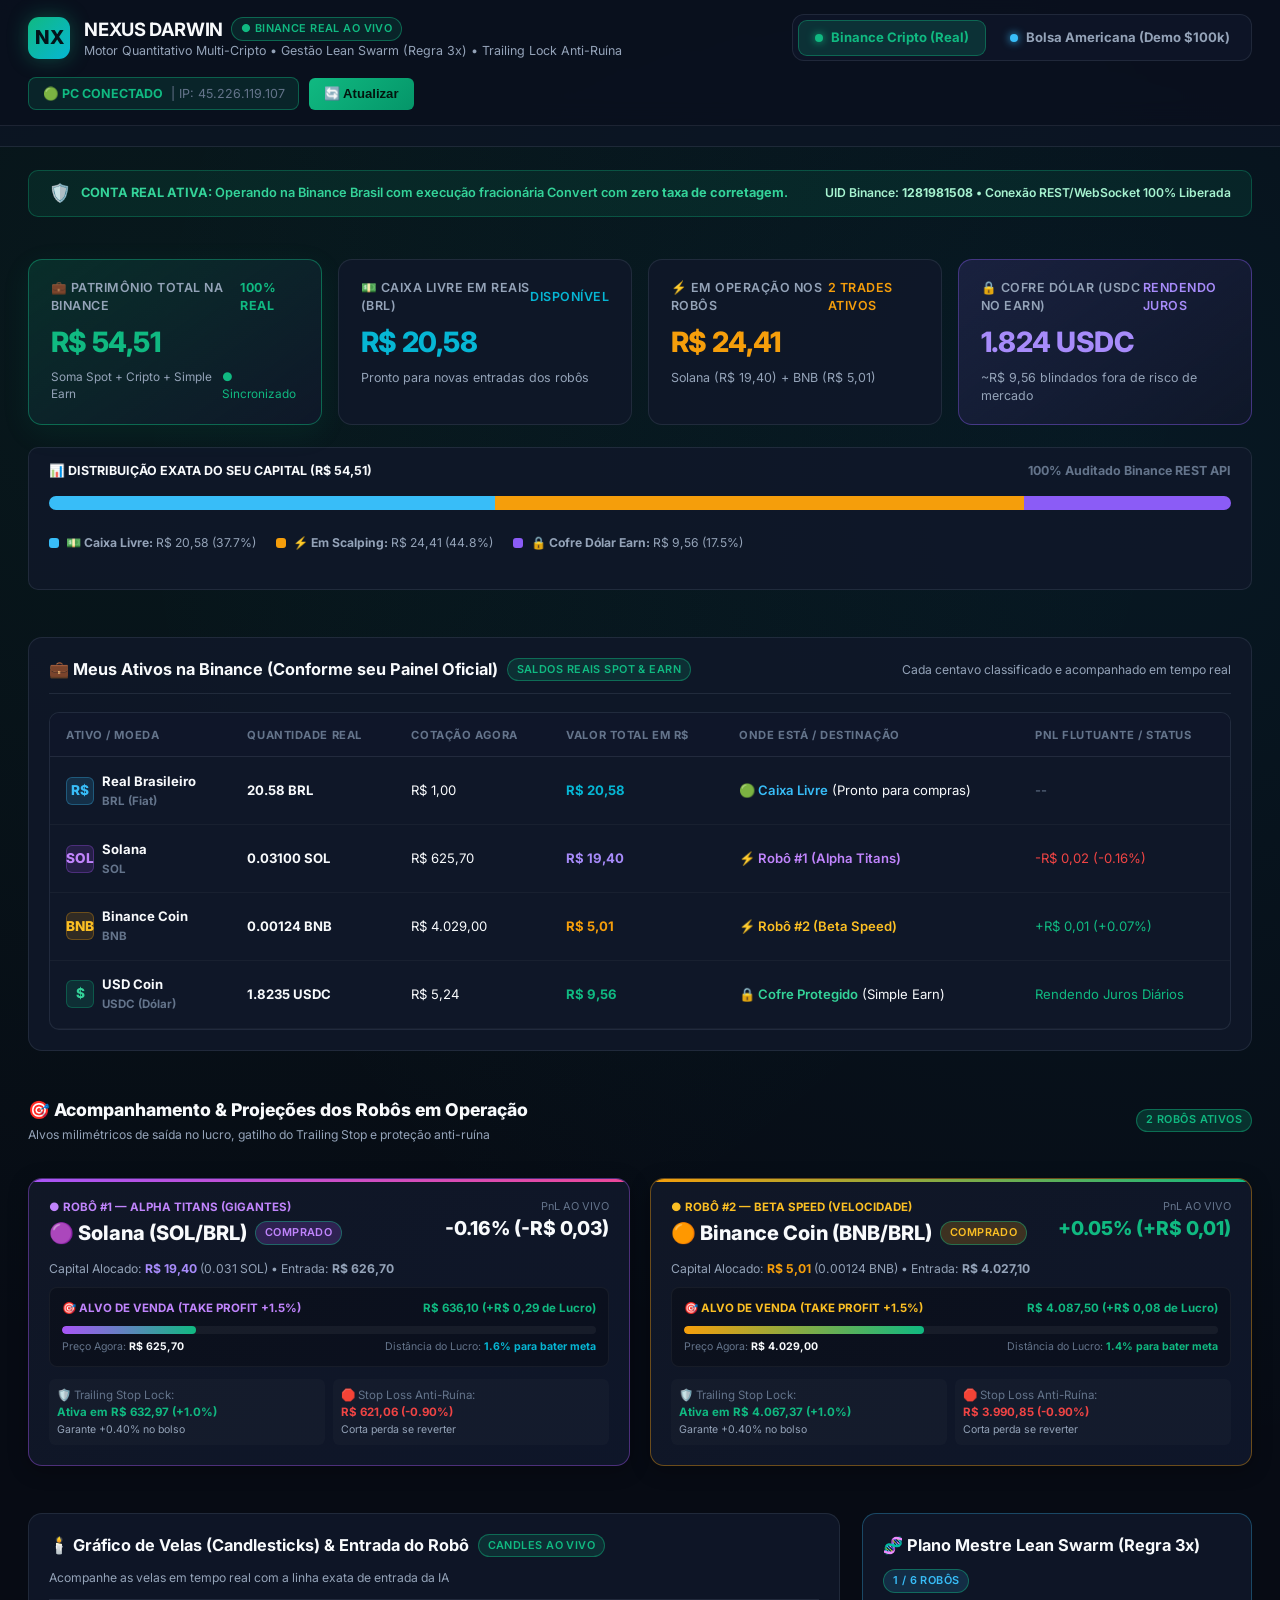
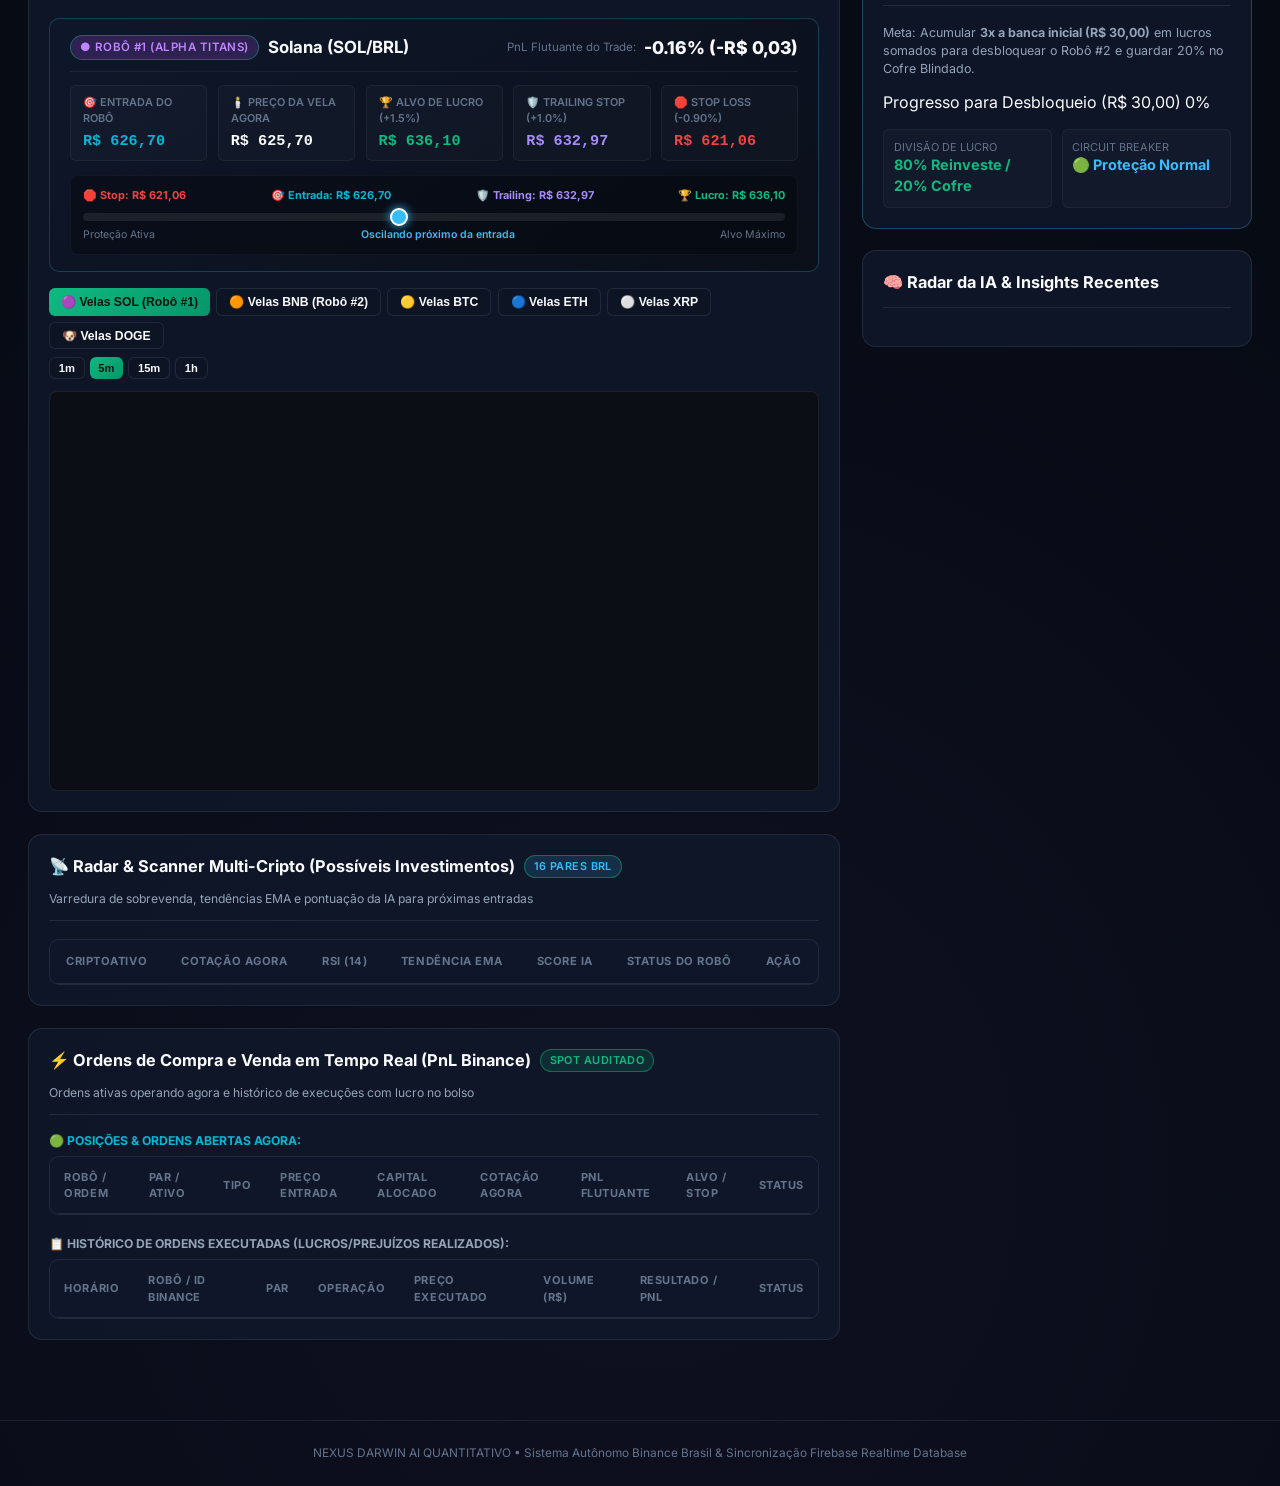
==== commit 23c24da6: "feat: candlestick trading HUD with robot entry levels, live orders and PnL table, and multi-crypto i" ====
--- a/index.html
+++ b/index.html
@@ -344,67 +344,210 @@
     <!-- GRID DE TRABALHO: GRÁFICO + PAINEL DE ESCALA LEAN SWARM -->
     <div class="main-workspace-grid">
 
-      <!-- Coluna Esquerda: Gráfico TradingView Oficial -->
+      <!-- Coluna Esquerda: Gráfico TradingView Oficial com Velas e Entrada do Robô -->
       <div style="display: flex; flex-direction: column; gap: 1.35rem;">
+        
+        <!-- SEÇÃO: GRÁFICO DE VELAS (CANDLESTICKS) & ENTRADA DOS ROBÔS -->
         <section class="section-panel">
           <div class="section-header">
             <div class="section-title">
-              <span>📈 Gráfico em Tempo Real dos Ativos do Radar</span>
+              <span>🕯️ Gráfico de Velas (Candlesticks) & Entrada do Robô</span>
+              <span class="badge-live" style="background: rgba(16, 185, 129, 0.15); color: #10b981;">CANDLES AO VIVO</span>
             </div>
             <div style="font-size: 0.76rem; color: var(--text-secondary);">
-              Cotação ao vivo dos pares líquidos em Reais na Binance
-            </div>
-          </div>
-
-          <!-- Tabs de Moedas -->
-          <div style="display: flex; gap: 0.45rem; margin-bottom: 0.85rem; flex-wrap: wrap;" id="assetChartTabs">
-            <button class="btn btn-primary" onclick="switchChart('BINANCE:BNBBRL', this)" style="padding: 0.35rem 0.75rem; font-size: 0.76rem;">
-              🟠 BNB
-            </button>
-            <button class="btn" onclick="switchChart('BINANCE:BTCBRL', this)" style="padding: 0.35rem 0.75rem; font-size: 0.76rem;">
-              🟡 BTC
-            </button>
-            <button class="btn" onclick="switchChart('BINANCE:SOLBRL', this)" style="padding: 0.35rem 0.75rem; font-size: 0.76rem;">
-              🟣 SOL
-            </button>
-            <button class="btn" onclick="switchChart('BINANCE:ETHBRL', this)" style="padding: 0.35rem 0.75rem; font-size: 0.76rem;">
-              🔵 ETH
-            </button>
-            <button class="btn" onclick="switchChart('BINANCE:XRPBRL', this)" style="padding: 0.35rem 0.75rem; font-size: 0.76rem;">
-              ⚪ XRP
-            </button>
-            <button class="btn" onclick="switchChart('BINANCE:DOGEBRL', this)" style="padding: 0.35rem 0.75rem; font-size: 0.76rem;">
-              🐶 DOGE
-            </button>
-            <button class="btn" onclick="switchChart('BINANCE:SUIBRL', this)" style="padding: 0.35rem 0.75rem; font-size: 0.76rem;">
-              💧 SUI
-            </button>
-            <button class="btn" onclick="switchChart('BINANCE:USDCBRL', this)" style="padding: 0.35rem 0.75rem; font-size: 0.76rem;">
-              💵 USDC
-            </button>
-          </div>
-
-          <!-- Iframe TradingView Oficial -->
-          <div id="tradingview_chart_container" style="height: 380px; width: 100%; border-radius: 8px; overflow: hidden; background: #0b0e14; border: 1px solid rgba(255,255,255,0.08);">
-            <iframe id="tv_iframe" src="https://s.tradingview.com/widgetembed/?frameElementId=tradingview_chart&symbol=BINANCE%3ABNBBRL&interval=15&hidesidetoolbar=1&symboledit=1&saveimage=1&toolbarbg=0b0e14&studies=%5B%5D&theme=dark&style=1&timezone=America%2FSao_Paulo&studies_overrides=%7B%7D&overrides=%7B%7D&enabled_features=%5B%5D&disabled_features=%5B%5D&locale=br" style="width: 100%; height: 100%; border: none;"></iframe>
+              Acompanhe as velas em tempo real com a linha exata de entrada da IA
+            </div>
+          </div>
+
+          <!-- HUD DO TRADE OPERANDO NO MOMENTO (ENTRADA, VELAS, ALVOS E PNL) -->
+          <div class="candle-hud-panel" id="candleHudPanel">
+            <div class="candle-hud-header">
+              <div style="display: flex; align-items: center; gap: 0.6rem;">
+                <span class="badge-live" style="background: rgba(168, 85, 247, 0.2); color: #c084fc; font-size: 0.72rem;" id="hudBotBadge">● ROBÔ #1 (ALPHA TITANS)</span>
+                <strong style="font-size: 1.05rem;" id="hudPairName">Solana (SOL/BRL)</strong>
+              </div>
+              <div style="display: flex; align-items: center; gap: 0.5rem;">
+                <span style="font-size: 0.72rem; color: var(--text-muted);">PnL Flutuante do Trade:</span>
+                <span style="font-size: 1.1rem; font-weight: 800;" id="hudLivePnL">-0.16% (-R$ 0,03)</span>
+              </div>
+            </div>
+
+            <!-- Métricas Técnicas da Entrada e Alvos -->
+            <div class="candle-hud-metrics-grid">
+              <div class="candle-hud-card">
+                <div class="candle-hud-label">🎯 Entrada do Robô</div>
+                <div class="candle-hud-val text-cyan" id="hudEntryPrice">R$ 626,70</div>
+              </div>
+              <div class="candle-hud-card">
+                <div class="candle-hud-label">🕯️ Preço da Vela Agora</div>
+                <div class="candle-hud-val" id="hudCurrentPrice" style="color: #f8fafc;">R$ 625,70</div>
+              </div>
+              <div class="candle-hud-card">
+                <div class="candle-hud-label">🏆 Alvo de Lucro (+1.5%)</div>
+                <div class="candle-hud-val text-emerald" id="hudTargetPrice">R$ 636,10</div>
+              </div>
+              <div class="candle-hud-card">
+                <div class="candle-hud-label">🛡️ Trailing Stop (+1.0%)</div>
+                <div class="candle-hud-val text-purple" id="hudTrailingPrice">R$ 632,97</div>
+              </div>
+              <div class="candle-hud-card">
+                <div class="candle-hud-label">🛑 Stop Loss (-0.90%)</div>
+                <div class="candle-hud-val text-red" id="hudStopPrice">R$ 621,06</div>
+              </div>
+            </div>
+
+            <!-- Termômetro Visual do Trade: Onde a Vela Atual está em relação à Entrada e ao Alvo -->
+            <div class="candle-gauge-container">
+              <div style="display: flex; justify-content: space-between; font-size: 0.68rem; font-weight: 700;">
+                <span class="text-red">🛑 Stop: <span id="gaugeStopVal">R$ 621,06</span></span>
+                <span class="text-cyan">🎯 Entrada: <span id="gaugeEntryVal">R$ 626,70</span></span>
+                <span class="text-purple">🛡️ Trailing: <span id="gaugeTrailVal">R$ 632,97</span></span>
+                <span class="text-emerald">🏆 Lucro: <span id="gaugeTargetVal">R$ 636,10</span></span>
+              </div>
+              <div class="candle-gauge-track">
+                <div class="candle-gauge-marker" id="candleGaugeMarker" style="left: 45%;" title="Preço Atual da Vela"></div>
+              </div>
+              <div style="display: flex; justify-content: space-between; font-size: 0.66rem; color: var(--text-muted);">
+                <span>Proteção Ativa</span>
+                <span id="gaugeStatusText" style="color: #38bdf8; font-weight: 600;">Oscilando próximo da entrada</span>
+                <span>Alvo Máximo</span>
+              </div>
+            </div>
+          </div>
+
+          <!-- Seletores de Par para o Gráfico de Velas -->
+          <div style="display: flex; justify-content: space-between; align-items: center; flex-wrap: wrap; gap: 0.5rem; margin-bottom: 0.75rem;">
+            <!-- Tabs de Moedas em Operação e Radar -->
+            <div style="display: flex; gap: 0.4rem; flex-wrap: wrap;" id="assetChartTabs">
+              <button class="btn btn-primary" onclick="selectCandleChart('SOL', 'BINANCE:SOLBRL', 626.70, 636.10, 632.97, 621.06, 'Robô #1 (Alpha Titans)', this)" style="padding: 0.35rem 0.75rem; font-size: 0.76rem;">
+                🟣 Velas SOL (Robô #1)
+              </button>
+              <button class="btn" onclick="selectCandleChart('BNB', 'BINANCE:BNBBRL', 4027.10, 4087.50, 4067.37, 3990.85, 'Robô #2 (Beta Speed)', this)" style="padding: 0.35rem 0.75rem; font-size: 0.76rem;">
+                🟠 Velas BNB (Robô #2)
+              </button>
+              <button class="btn" onclick="selectCandleChart('BTC', 'BINANCE:BTCBRL', null, null, null, null, 'Radar de Mercado', this)" style="padding: 0.35rem 0.75rem; font-size: 0.76rem;">
+                🟡 Velas BTC
+              </button>
+              <button class="btn" onclick="selectCandleChart('ETH', 'BINANCE:ETHBRL', null, null, null, null, 'Radar de Mercado', this)" style="padding: 0.35rem 0.75rem; font-size: 0.76rem;">
+                🔵 Velas ETH
+              </button>
+              <button class="btn" onclick="selectCandleChart('XRP', 'BINANCE:XRPBRL', null, null, null, null, 'Radar de Mercado', this)" style="padding: 0.35rem 0.75rem; font-size: 0.76rem;">
+                ⚪ Velas XRP
+              </button>
+              <button class="btn" onclick="selectCandleChart('DOGE', 'BINANCE:DOGEBRL', null, null, null, null, 'Radar de Mercado', this)" style="padding: 0.35rem 0.75rem; font-size: 0.76rem;">
+                🐶 Velas DOGE
+              </button>
+            </div>
+
+            <!-- Seletor de Tempo Gráfico das Velas -->
+            <div style="display: flex; gap: 0.3rem;">
+              <button class="btn" onclick="changeInterval('1', this)" style="padding: 0.25rem 0.55rem; font-size: 0.70rem;">1m</button>
+              <button class="btn btn-primary" onclick="changeInterval('5', this)" style="padding: 0.25rem 0.55rem; font-size: 0.70rem;">5m</button>
+              <button class="btn" onclick="changeInterval('15', this)" style="padding: 0.25rem 0.55rem; font-size: 0.70rem;">15m</button>
+              <button class="btn" onclick="changeInterval('60', this)" style="padding: 0.25rem 0.55rem; font-size: 0.70rem;">1h</button>
+            </div>
+          </div>
+
+          <!-- Iframe TradingView Oficial em Modo Velas Japonesas (Style=1) -->
+          <div id="tradingview_chart_container" style="height: 400px; width: 100%; border-radius: 8px; overflow: hidden; background: #0b0e14; border: 1px solid rgba(255,255,255,0.08);">
+            <iframe id="tv_iframe" src="https://s.tradingview.com/widgetembed/?frameElementId=tradingview_chart&symbol=BINANCE%3ASOLBRL&interval=5&hidesidetoolbar=1&symboledit=1&saveimage=1&toolbarbg=0b0e14&studies=%5B%5D&theme=dark&style=1&timezone=America%2FSao_Paulo&studies_overrides=%7B%7D&overrides=%7B%7D&enabled_features=%5B%5D&disabled_features=%5B%5D&locale=br" style="width: 100%; height: 100%; border: none;"></iframe>
           </div>
         </section>
 
-        <!-- Feed de Ordens Executadas -->
+        <!-- SEÇÃO: RADAR & SCANNER MULTI-CRIPTO (POSSÍVEIS INVESTIMENTOS) -->
         <section class="section-panel">
           <div class="section-header">
             <div class="section-title">
-              <span>⚡ Feed de Ordens Reais da Binance</span>
+              <span>📡 Radar & Scanner Multi-Cripto (Possíveis Investimentos)</span>
+              <span class="badge-live" style="background: rgba(56, 189, 248, 0.15); color: #38bdf8;">16 PARES BRL</span>
             </div>
             <div style="font-size: 0.76rem; color: var(--text-secondary);">
-              Histórico das compras e vendas executadas com ID real da Binance
-            </div>
-          </div>
-
-          <div class="trades-feed-list" id="liveTradesFeed">
-            <!-- Preenchido pelo app.js -->
+              Varredura de sobrevenda, tendências EMA e pontuação da IA para próximas entradas
+            </div>
+          </div>
+
+          <div class="scanner-table-wrapper">
+            <table class="scanner-table">
+              <thead>
+                <tr>
+                  <th>Criptoativo</th>
+                  <th>Cotação Agora</th>
+                  <th>RSI (14)</th>
+                  <th>Tendência EMA</th>
+                  <th>Score IA</th>
+                  <th>Status do Robô</th>
+                  <th>Ação</th>
+                </tr>
+              </thead>
+              <tbody id="scannerTableBody">
+                <!-- Preenchido dinamicamente pelo app.js -->
+              </tbody>
+            </table>
           </div>
         </section>
+
+        <!-- SEÇÃO: LIVRO DE ORDENS EM TEMPO REAL & HISTÓRICO DE TRADES COM LUCROS/PREJUÍZOS -->
+        <section class="section-panel">
+          <div class="section-header">
+            <div class="section-title">
+              <span>⚡ Ordens de Compra e Venda em Tempo Real (PnL Binance)</span>
+              <span class="badge-live" style="background: rgba(16, 185, 129, 0.15); color: #10b981;">SPOT AUDITADO</span>
+            </div>
+            <div style="font-size: 0.76rem; color: var(--text-secondary);">
+              Ordens ativas operando agora e histórico de execuções com lucro no bolso
+            </div>
+          </div>
+
+          <!-- Tabela de Ordens Ativas (Compradas operando agora) -->
+          <div style="font-size: 0.76rem; font-weight: 700; color: var(--accent-cyan); margin-bottom: 0.4rem; display: flex; align-items: center; gap: 0.4rem;">
+            <span>🟢 POSIÇÕES & ORDENS ABERTAS AGORA:</span>
+          </div>
+          <div class="scanner-table-wrapper" style="margin-bottom: 1.25rem;">
+            <table class="orders-table">
+              <thead>
+                <tr>
+                  <th>Robô / Ordem</th>
+                  <th>Par / Ativo</th>
+                  <th>Tipo</th>
+                  <th>Preço Entrada</th>
+                  <th>Capital Alocado</th>
+                  <th>Cotação Agora</th>
+                  <th>PnL Flutuante</th>
+                  <th>Alvo / Stop</th>
+                  <th>Status</th>
+                </tr>
+              </thead>
+              <tbody id="openOrdersTableBody">
+                <!-- Preenchido pelo app.js -->
+              </tbody>
+            </table>
+          </div>
+
+          <!-- Tabela de Histórico de Execuções -->
+          <div style="font-size: 0.76rem; font-weight: 700; color: var(--text-secondary); margin-bottom: 0.4rem; display: flex; align-items: center; gap: 0.4rem;">
+            <span>📋 HISTÓRICO DE ORDENS EXECUTADAS (LUCROS/PREJUÍZOS REALIZADOS):</span>
+          </div>
+          <div class="scanner-table-wrapper">
+            <table class="orders-table">
+              <thead>
+                <tr>
+                  <th>Horário</th>
+                  <th>Robô / ID Binance</th>
+                  <th>Par</th>
+                  <th>Operação</th>
+                  <th>Preço Executado</th>
+                  <th>Volume (R$)</th>
+                  <th>Resultado / PnL</th>
+                  <th>Status</th>
+                </tr>
+              </thead>
+              <tbody id="closedOrdersTableBody">
+                <!-- Preenchido pelo app.js -->
+              </tbody>
+            </table>
+          </div>
+        </section>
+
       </div>
 
       <!-- Coluna Direita: Métricas de Escala Lean Swarm & Cérebro IA -->
--- a/styles.css
+++ b/styles.css
@@ -884,3 +884,187 @@
   border-radius: 999px;
   transition: width 0.3s ease;
 }
+
+/* =============================================================================
+   HUD DE VELAS (CANDLESTICKS) & ENTRADA DOS ROBÔS
+   ============================================================================= */
+.candle-hud-panel {
+  background: linear-gradient(145deg, rgba(15, 23, 42, 0.95), rgba(11, 15, 25, 0.95));
+  border: 1px solid rgba(56, 189, 248, 0.25);
+  border-radius: var(--radius-md);
+  padding: 1rem 1.25rem;
+  margin-bottom: 1rem;
+}
+
+.candle-hud-header {
+  display: flex;
+  justify-content: space-between;
+  align-items: center;
+  flex-wrap: wrap;
+  gap: 0.75rem;
+  margin-bottom: 0.85rem;
+  border-bottom: 1px solid rgba(255, 255, 255, 0.06);
+  padding-bottom: 0.65rem;
+}
+
+.candle-hud-metrics-grid {
+  display: grid;
+  grid-template-columns: repeat(auto-fit, minmax(130px, 1fr));
+  gap: 0.65rem;
+  margin-bottom: 0.85rem;
+}
+
+.candle-hud-card {
+  background: rgba(255, 255, 255, 0.02);
+  border: 1px solid rgba(255, 255, 255, 0.05);
+  border-radius: var(--radius-sm);
+  padding: 0.55rem 0.75rem;
+}
+
+.candle-hud-label {
+  font-size: 0.68rem;
+  color: var(--text-muted);
+  text-transform: uppercase;
+  font-weight: 600;
+  margin-bottom: 0.2rem;
+  display: flex;
+  align-items: center;
+  gap: 0.3rem;
+}
+
+.candle-hud-val {
+  font-size: 0.95rem;
+  font-weight: 800;
+  font-family: 'JetBrains Mono', monospace;
+}
+
+.candle-gauge-container {
+  background: rgba(0, 0, 0, 0.3);
+  padding: 0.75rem;
+  border-radius: 8px;
+  border: 1px solid rgba(255, 255, 255, 0.04);
+}
+
+.candle-gauge-track {
+  position: relative;
+  height: 8px;
+  background: rgba(255, 255, 255, 0.08);
+  border-radius: 999px;
+  margin: 0.6rem 0 0.35rem;
+}
+
+.candle-gauge-marker {
+  position: absolute;
+  top: -5px;
+  width: 18px;
+  height: 18px;
+  border-radius: 50%;
+  background: #38bdf8;
+  border: 2px solid #ffffff;
+  box-shadow: 0 0 10px #38bdf8;
+  transform: translateX(-50%);
+  transition: left 0.3s ease;
+}
+
+/* =============================================================================
+   TABELA SCANNER & MONITORAMENTO DE INVESTIMENTOS
+   ============================================================================= */
+.scanner-table-wrapper {
+  overflow-x: auto;
+  border-radius: var(--radius-md);
+  border: 1px solid var(--border-subtle);
+  background: var(--bg-card);
+}
+
+.scanner-table {
+  width: 100%;
+  border-collapse: collapse;
+  font-size: 0.82rem;
+  text-align: left;
+}
+
+.scanner-table th {
+  background: rgba(15, 23, 42, 0.95);
+  color: var(--text-muted);
+  font-weight: 700;
+  text-transform: uppercase;
+  font-size: 0.70rem;
+  letter-spacing: 0.05em;
+  padding: 0.85rem 1rem;
+  border-bottom: 1px solid var(--border-subtle);
+}
+
+.scanner-table td {
+  padding: 0.85rem 1rem;
+  border-bottom: 1px solid rgba(255, 255, 255, 0.04);
+  vertical-align: middle;
+}
+
+.scanner-table tr:hover {
+  background: rgba(255, 255, 255, 0.025);
+}
+
+.score-bar-bg {
+  width: 100%;
+  max-width: 90px;
+  height: 6px;
+  background: rgba(255, 255, 255, 0.08);
+  border-radius: 999px;
+  overflow: hidden;
+  margin-top: 0.25rem;
+}
+
+.score-bar-fill {
+  height: 100%;
+  border-radius: 999px;
+  transition: width 0.3s ease;
+}
+
+/* Badges do Radar */
+.tag-badge {
+  display: inline-flex;
+  align-items: center;
+  gap: 0.35rem;
+  padding: 0.2rem 0.55rem;
+  border-radius: 999px;
+  font-size: 0.70rem;
+  font-weight: 700;
+}
+
+.tag-trading { background: rgba(168, 85, 247, 0.15); color: #c084fc; border: 1px solid rgba(168, 85, 247, 0.35); }
+.tag-buy { background: rgba(16, 185, 129, 0.15); color: #10b981; border: 1px solid rgba(16, 185, 129, 0.35); }
+.tag-watch { background: rgba(245, 158, 11, 0.15); color: #fbbf24; border: 1px solid rgba(245, 158, 11, 0.35); }
+.tag-sell { background: rgba(239, 68, 68, 0.15); color: #ef4444; border: 1px solid rgba(239, 68, 68, 0.35); }
+.tag-neutral { background: rgba(148, 163, 184, 0.12); color: #94a3b8; border: 1px solid rgba(148, 163, 184, 0.2); }
+
+/* =============================================================================
+   TABELA DE ORDENS EM TEMPO REAL (COMPRA/VENDA/PNL)
+   ============================================================================= */
+.orders-table {
+  width: 100%;
+  border-collapse: collapse;
+  font-size: 0.80rem;
+  text-align: left;
+}
+
+.orders-table th {
+  background: rgba(15, 23, 42, 0.95);
+  color: var(--text-muted);
+  font-weight: 700;
+  text-transform: uppercase;
+  font-size: 0.69rem;
+  letter-spacing: 0.05em;
+  padding: 0.75rem 0.9rem;
+  border-bottom: 1px solid var(--border-subtle);
+}
+
+.orders-table td {
+  padding: 0.75rem 0.9rem;
+  border-bottom: 1px solid rgba(255, 255, 255, 0.04);
+  vertical-align: middle;
+}
+
+.orders-table tr:hover {
+  background: rgba(255, 255, 255, 0.02);
+}
+
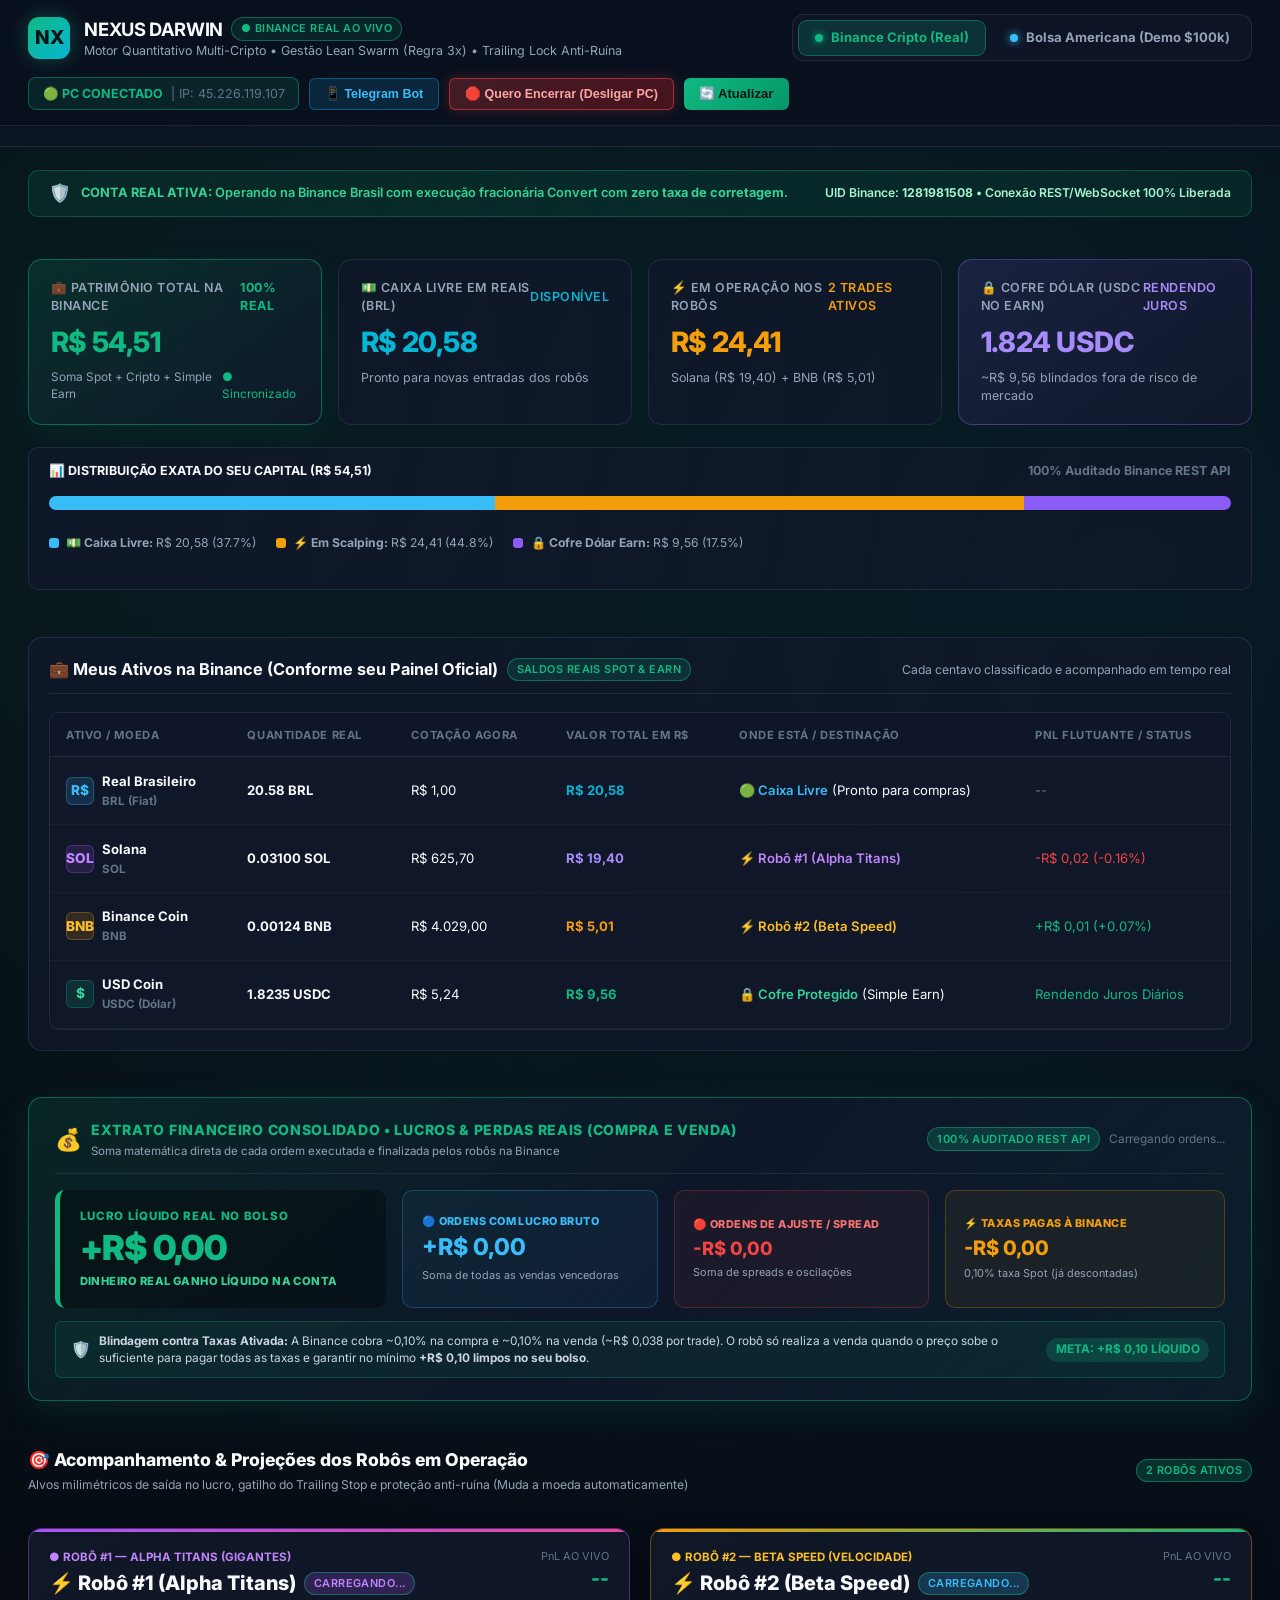
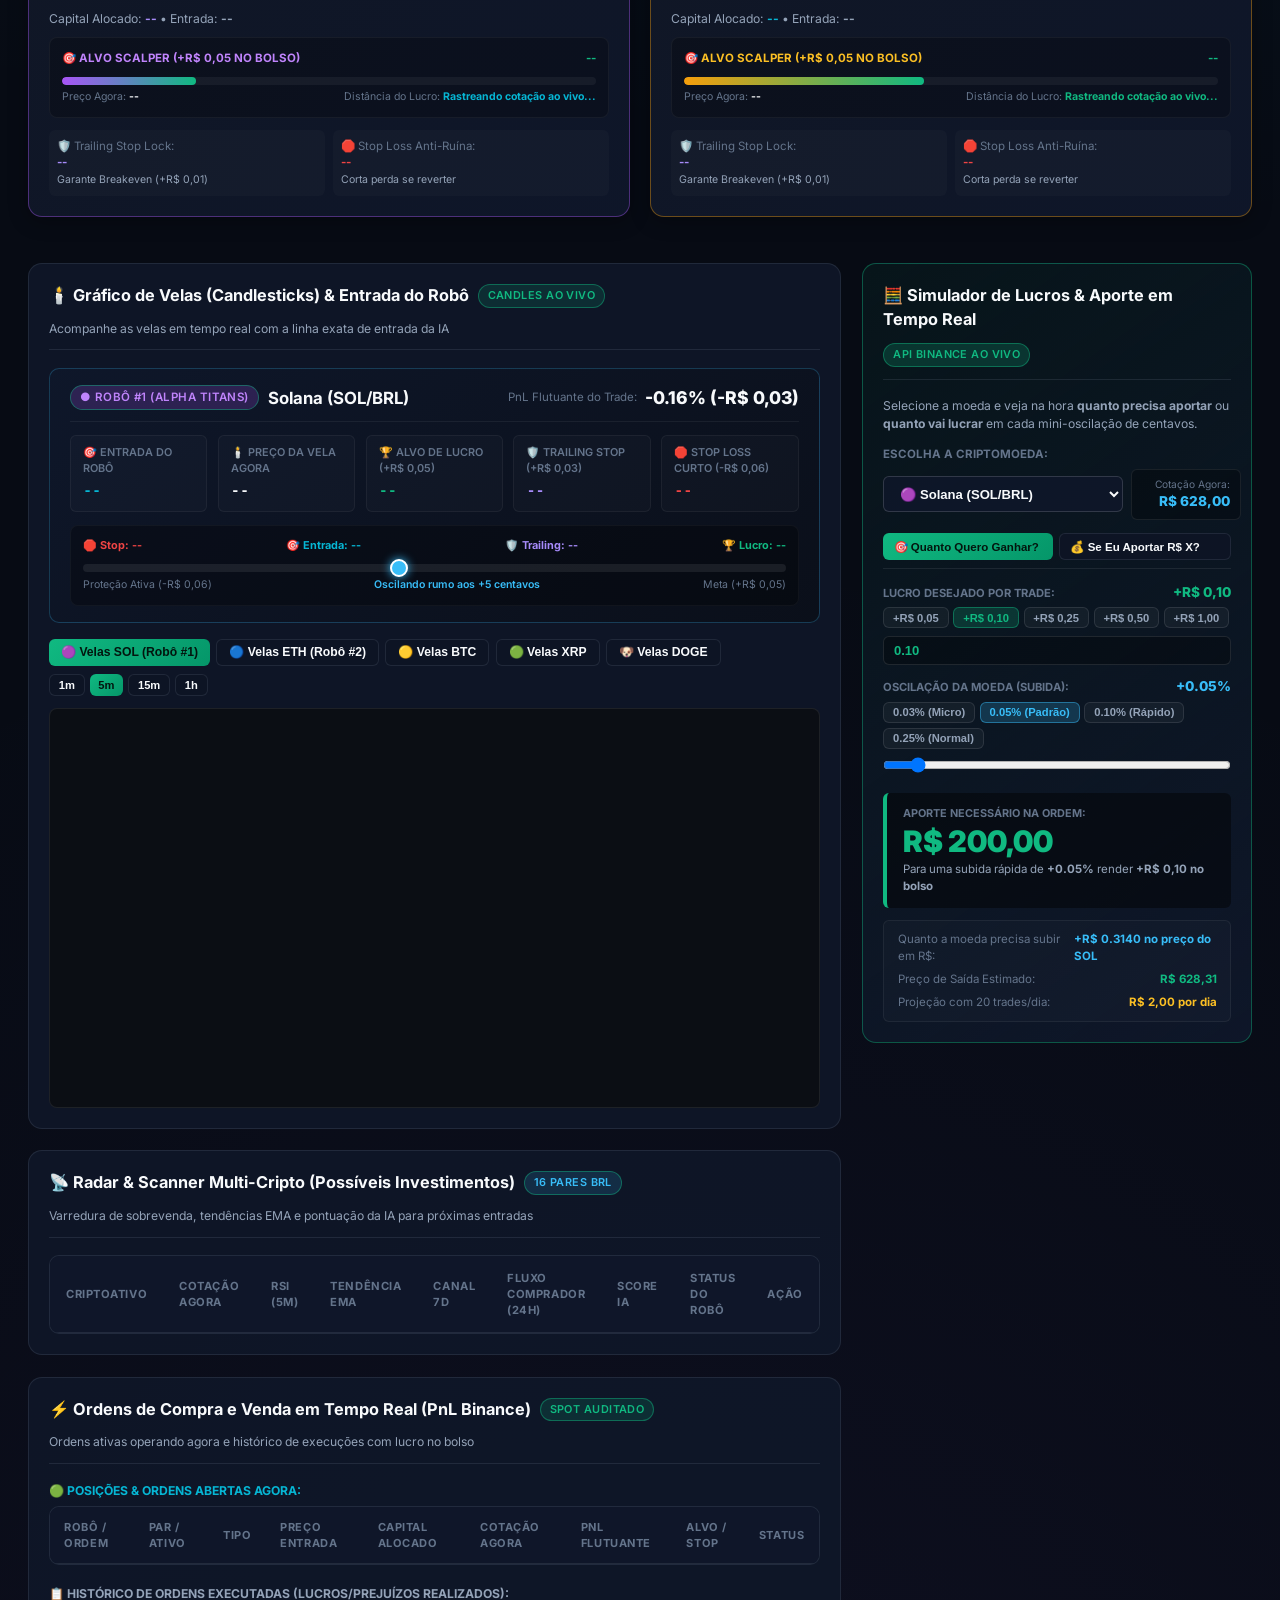
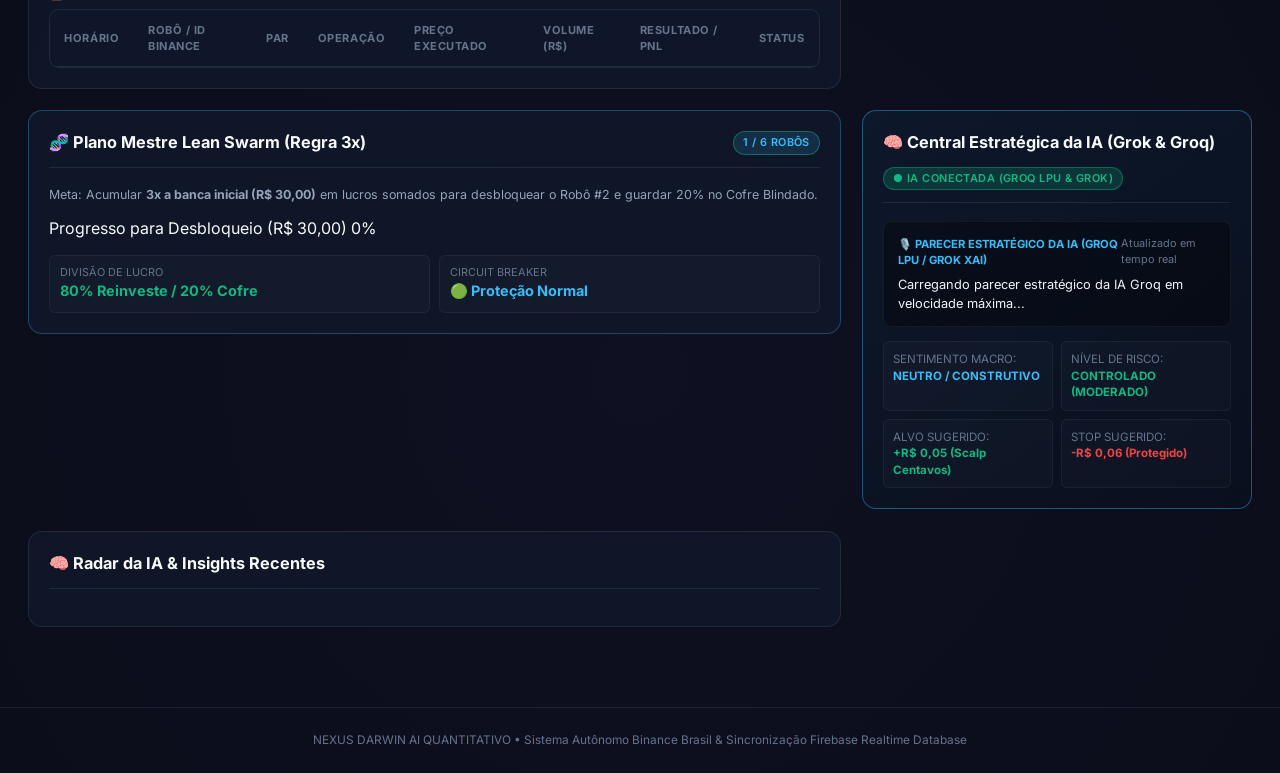
==== commit 2f36da82: "feat: nexus darwin ai - arquitetura 3 camadas 7d, order flow, folga 3x taxa, telegram bot e persiste" ====
--- a/index.html
+++ b/index.html
@@ -4,7 +4,7 @@
   <meta charset="UTF-8" />
   <meta name="viewport" content="width=device-width, initial-scale=1.0" />
   <title>NEXUS DARWIN — Terminal Quantitativo Binance Real</title>
-  <link rel="stylesheet" href="styles.css?v=3.0.0" />
+  <link rel="stylesheet" href="styles.css?v=4.0.0" />
   <link rel="preconnect" href="https://fonts.googleapis.com">
   <link rel="preconnect" href="https://fonts.gstatic.com" crossorigin>
   <link href="https://fonts.googleapis.com/css2?family=Inter:wght@400;500;600;700;800&family=JetBrains+Mono:wght@400;600;700&display=swap" rel="stylesheet">
@@ -44,6 +44,14 @@
         <span style="color: #10b981; font-weight: 700;">🟢 PC CONECTADO</span>
         <span style="color: var(--text-muted);">| IP: 45.226.119.107</span>
       </div>
+
+      <button class="btn" style="background: rgba(14, 165, 233, 0.15); border: 1px solid rgba(14, 165, 233, 0.4); color: #38bdf8; font-weight: 700; font-size: 0.78rem; padding: 0.45rem 0.95rem; border-radius: var(--radius-sm); cursor: pointer; display: inline-flex; align-items: center; gap: 0.45rem;" id="btnTelegramModal" onclick="openTelegramModal()" title="Configurar Alertas e Controle Remoto no Celular via Telegram">
+        📱 Telegram Bot
+      </button>
+
+      <button class="btn btn-shutdown-action" id="btnSafeShutdown" onclick="openSafeShutdownModal()" title="Encerrar operações sem perdas e autorizar desligamento seguro do PC">
+        🛑 Quero Encerrar (Desligar PC)
+      </button>
 
       <button class="btn btn-primary" id="btnRefreshRealState" onclick="location.reload()" title="Atualizar dados em tempo real">
         🔄 Atualizar
@@ -222,6 +230,94 @@
       </div>
     </section>
 
+    <!-- ===================================================================== -->
+    <!-- CARD MESTRE CONSOLIDADO: LUCRO LÍQUIDO REALIZADO (COMPRAS & VENDAS)  -->
+    <!-- ===================================================================== -->
+    <section class="net-profit-card" style="background: linear-gradient(135deg, rgba(16, 185, 129, 0.12) 0%, rgba(15, 23, 42, 0.95) 50%, rgba(56, 189, 248, 0.08) 100%); border: 1.5px solid rgba(16, 185, 129, 0.45); border-radius: var(--radius-lg); padding: 1.35rem 1.6rem; margin-bottom: 1.5rem; box-shadow: 0 10px 35px rgba(16, 185, 129, 0.12);">
+      <div style="display: flex; justify-content: space-between; align-items: center; flex-wrap: wrap; gap: 0.75rem; border-bottom: 1px solid rgba(255, 255, 255, 0.08); padding-bottom: 0.85rem; margin-bottom: 1rem;">
+        <div style="display: flex; align-items: center; gap: 0.6rem;">
+          <span style="font-size: 1.35rem;">💰</span>
+          <div>
+            <div style="font-size: 0.88rem; font-weight: 800; color: #10b981; text-transform: uppercase; letter-spacing: 0.05em;">
+              EXTRATO FINANCEIRO CONSOLIDADO • LUCROS & PERDAS REAIS (COMPRA E VENDA)
+            </div>
+            <div style="font-size: 0.72rem; color: var(--text-secondary); margin-top: 0.15rem;">
+              Soma matemática direta de cada ordem executada e finalizada pelos robôs na Binance
+            </div>
+          </div>
+        </div>
+        <div style="display: flex; align-items: center; gap: 0.6rem;">
+          <span class="badge-live" style="background: rgba(16, 185, 129, 0.2); color: #10b981; font-size: 0.70rem;">100% AUDITADO REST API</span>
+          <span style="font-size: 0.74rem; color: var(--text-muted);" id="consolidatedTradesBadge">Carregando ordens...</span>
+        </div>
+      </div>
+
+      <div style="display: grid; grid-template-columns: 1.3fr 1fr 1fr 1.1fr; gap: 1rem; align-items: stretch;" class="profit-summary-grid">
+        
+        <!-- 1. RESULTADO LÍQUIDO: GRANDE, VERDE, CAIXA ALTA -->
+        <div style="background: rgba(0, 0, 0, 0.35); padding: 1.15rem 1.25rem; border-radius: var(--radius-md); border-left: 5px solid #10b981; display: flex; flex-direction: column; justify-content: center;">
+          <div style="font-size: 0.72rem; color: #10b981; font-weight: 800; text-transform: uppercase; letter-spacing: 0.06em; margin-bottom: 0.25rem;">
+            LUCRO LÍQUIDO REAL NO BOLSO
+          </div>
+          <div id="netProfitDisplay" style="font-size: 2.15rem; font-weight: 900; color: #10b981; line-height: 1.1; letter-spacing: -0.02em;">
+            +R$ 0,00
+          </div>
+          <div style="font-size: 0.70rem; font-weight: 800; color: #34d399; margin-top: 0.4rem; text-transform: uppercase; letter-spacing: 0.04em;" id="netProfitStatusText">
+            DINHEIRO REAL GANHO LÍQUIDO NA CONTA
+          </div>
+        </div>
+
+        <!-- 2. ORDENS SOMADAS EM AZUL POSITIVO -->
+        <div style="background: rgba(56, 189, 248, 0.06); padding: 1.1rem 1.15rem; border-radius: var(--radius-md); border: 1px solid rgba(56, 189, 248, 0.25); display: flex; flex-direction: column; justify-content: center;">
+          <div style="font-size: 0.68rem; color: #38bdf8; font-weight: 800; text-transform: uppercase; letter-spacing: 0.04em; margin-bottom: 0.25rem;">
+            🔵 ORDENS COM LUCRO BRUTO
+          </div>
+          <div id="positiveOrdersDisplay" style="font-size: 1.45rem; font-weight: 800; color: #38bdf8; line-height: 1.2;">
+            +R$ 0,00
+          </div>
+          <div style="font-size: 0.68rem; color: #94a3b8; margin-top: 0.35rem;" id="positiveOrdersDetails">
+            Soma de todas as vendas vencedoras
+          </div>
+        </div>
+
+        <!-- 3. ORDENS SOMADAS EM VERMELHO PEQUENO -->
+        <div style="background: rgba(239, 68, 68, 0.06); padding: 1.1rem 1.15rem; border-radius: var(--radius-md); border: 1px solid rgba(239, 68, 68, 0.25); display: flex; flex-direction: column; justify-content: center;">
+          <div style="font-size: 0.68rem; color: #f87171; font-weight: 800; text-transform: uppercase; letter-spacing: 0.04em; margin-bottom: 0.25rem;">
+            🔴 ORDENS DE AJUSTE / SPREAD
+          </div>
+          <div id="negativeOrdersDisplay" style="font-size: 1.15rem; font-weight: 800; color: #ef4444; line-height: 1.2;">
+            -R$ 0,00
+          </div>
+          <div style="font-size: 0.68rem; color: #94a3b8; margin-top: 0.35rem;" id="negativeOrdersDetails">
+            Soma de spreads e oscilações
+          </div>
+        </div>
+
+        <!-- 4. TAXAS DE CORRETAGEM DA BINANCE (TRANSPARÊNCIA TOTAL) -->
+        <div style="background: rgba(245, 158, 11, 0.06); padding: 1.1rem 1.15rem; border-radius: var(--radius-md); border: 1px solid rgba(245, 158, 11, 0.25); display: flex; flex-direction: column; justify-content: center;">
+          <div style="font-size: 0.68rem; color: #f59e0b; font-weight: 800; text-transform: uppercase; letter-spacing: 0.04em; margin-bottom: 0.25rem;">
+            ⚡ TAXAS PAGAS À BINANCE
+          </div>
+          <div id="binanceFeesDisplay" style="font-size: 1.25rem; font-weight: 800; color: #f59e0b; line-height: 1.2;">
+            -R$ 0,00
+          </div>
+          <div style="font-size: 0.68rem; color: #94a3b8; margin-top: 0.35rem;" id="binanceFeesDetails">
+            0,10% taxa Spot (já descontadas)
+          </div>
+        </div>
+
+      </div>
+
+      <!-- AVISO DE TRANSPARÊNCIA DE TAXAS & ALVO DE +R$ 0,10 -->
+      <div style="margin-top: 0.85rem; padding: 0.65rem 0.95rem; background: rgba(16, 185, 129, 0.08); border: 1px solid rgba(16, 185, 129, 0.25); border-radius: var(--radius-sm); display: flex; align-items: center; justify-content: space-between; font-size: 0.74rem;">
+        <div style="color: #cbd5e1; display: flex; align-items: center; gap: 0.5rem;">
+          <span style="font-size: 1rem;">🛡️</span>
+          <span><strong>Blindagem contra Taxas Ativada:</strong> A Binance cobra ~0,10% na compra e ~0,10% na venda (~R$ 0,038 por trade). O robô só realiza a venda quando o preço sobe o suficiente para pagar todas as taxas e garantir no mínimo <strong>+R$ 0,10 limpos no seu bolso</strong>.</span>
+        </div>
+        <span style="background: rgba(16, 185, 129, 0.2); color: #10b981; font-weight: 700; padding: 0.2rem 0.6rem; border-radius: 999px; white-space: nowrap;">META: +R$ 0,10 LÍQUIDO</span>
+      </div>
+    </section>
+
     <!-- SEÇÃO: ACOMPANHAMENTO DOS 2 ROBÔS COM PROJEÇÃO E METAS DE LUCRO -->
     <div style="margin-bottom: 0.75rem; display: flex; justify-content: space-between; align-items: center;">
       <div>
@@ -229,14 +325,14 @@
           🎯 Acompanhamento & Projeções dos Robôs em Operação
         </h2>
         <div style="font-size: 0.76rem; color: var(--text-secondary); margin-top: 0.2rem;">
-          Alvos milimétricos de saída no lucro, gatilho do Trailing Stop e proteção anti-ruína
+          Alvos milimétricos de saída no lucro, gatilho do Trailing Stop e proteção anti-ruína (Muda a moeda automaticamente)
         </div>
       </div>
       <span class="badge-live" style="background: rgba(16, 185, 129, 0.2); color: #10b981;">2 ROBÔS ATIVOS</span>
     </div>
 
     <div class="dual-bots-grid">
-      <!-- CARD ROBÔ #1: ALPHA TITANS (SOLANA) -->
+      <!-- CARD ROBÔ #1: ALPHA TITANS (DINÂMICO) -->
       <div class="bot-projection-card bot-alpha">
         <div style="display: flex; justify-content: space-between; align-items: flex-start; margin-bottom: 0.75rem;">
           <div>
@@ -244,32 +340,32 @@
               ● ROBÔ #1 — ALPHA TITANS (GIGANTES)
             </div>
             <div style="font-size: 1.25rem; font-weight: 800; display: flex; align-items: center; gap: 0.5rem; margin-top: 0.2rem;">
-              <span>🟣 Solana (SOL/BRL)</span>
-              <span class="badge-live" style="background: rgba(168, 85, 247, 0.2); color: #c084fc;">COMPRADO</span>
+              <span id="alphaAssetTitle">⚡ Robô #1 (Alpha Titans)</span>
+              <span class="badge-live" style="background: rgba(168, 85, 247, 0.2); color: #c084fc;" id="alphaStatusBadge">CARREGANDO...</span>
             </div>
           </div>
           <div style="text-align: right;">
             <div style="font-size: 0.68rem; color: var(--text-muted);">PnL AO VIVO</div>
-            <div style="font-size: 1.2rem; font-weight: 800;" id="alphaLivePnL">-0.16% (-R$ 0,03)</div>
-          </div>
-        </div>
-
-        <div style="font-size: 0.76rem; color: var(--text-secondary); margin-bottom: 0.6rem;">
-          Capital Alocado: <strong class="text-purple">R$ 19,40</strong> (0.031 SOL) • Entrada: <strong id="alphaEntryPrice">R$ 626,70</strong>
+            <div style="font-size: 1.2rem; font-weight: 800; color: #10b981;" id="alphaLivePnL">--</div>
+          </div>
+        </div>
+
+        <div style="font-size: 0.76rem; color: var(--text-secondary); margin-bottom: 0.6rem;" id="alphaAllocatedDetails">
+          Capital Alocado: <strong class="text-purple">--</strong> • Entrada: <strong id="alphaEntryPrice">--</strong>
         </div>
 
         <!-- Termômetro de Projeção até a Venda no Lucro -->
         <div style="background: rgba(0,0,0,0.25); padding: 0.75rem; border-radius: 8px; border: 1px solid rgba(255,255,255,0.05); margin-bottom: 0.75rem;">
           <div style="display: flex; justify-content: space-between; font-size: 0.72rem; font-weight: 700;">
-            <span style="color: #c084fc;">🎯 ALVO DE VENDA (TAKE PROFIT +1.5%)</span>
-            <span class="text-emerald" id="alphaTargetPrice">R$ 636,10 (+R$ 0,29 de Lucro)</span>
+            <span style="color: #c084fc;">🎯 ALVO SCALPER (+R$ 0,05 NO BOLSO)</span>
+            <span class="text-emerald" id="alphaTargetPrice">--</span>
           </div>
           <div class="target-progress-track">
             <div class="target-progress-fill" id="alphaProgressFill" style="width: 25%; background: linear-gradient(90deg, #a855f7, #10b981);"></div>
           </div>
           <div style="display: flex; justify-content: space-between; font-size: 0.66rem; color: var(--text-muted); margin-top: 0.3rem;">
-            <span>Preço Agora: <strong id="alphaCurrentPrice" style="color: #f8fafc;">R$ 625,70</strong></span>
-            <span>Distância do Lucro: <strong class="text-cyan" id="alphaDistTarget">1.6% para bater meta</strong></span>
+            <span>Preço Agora: <strong id="alphaCurrentPrice" style="color: #f8fafc;">--</strong></span>
+            <span>Distância do Lucro: <strong class="text-cyan" id="alphaDistTarget">Rastreando cotação ao vivo...</strong></span>
           </div>
         </div>
 
@@ -277,18 +373,18 @@
         <div style="display: grid; grid-template-columns: 1fr 1fr; gap: 0.5rem; font-size: 0.72rem;">
           <div style="background: rgba(255,255,255,0.02); padding: 0.5rem; border-radius: 6px;">
             <span style="color: var(--text-muted);">🛡️ Trailing Stop Lock:</span><br>
-            <strong class="text-emerald">Ativa em R$ 632,97 (+1.0%)</strong><br>
-            <span style="font-size: 0.66rem; color: var(--text-secondary);">Garante +0.40% no bolso</span>
+            <strong class="text-purple" id="alphaTrailingPrice">--</strong><br>
+            <span style="font-size: 0.66rem; color: var(--text-secondary);">Garante Breakeven (+R$ 0,01)</span>
           </div>
           <div style="background: rgba(255,255,255,0.02); padding: 0.5rem; border-radius: 6px;">
             <span style="color: var(--text-muted);">🛑 Stop Loss Anti-Ruína:</span><br>
-            <strong class="text-red">R$ 621,06 (-0.90%)</strong><br>
+            <strong class="text-red" id="alphaStopPrice">--</strong><br>
             <span style="font-size: 0.66rem; color: var(--text-secondary);">Corta perda se reverter</span>
           </div>
         </div>
       </div>
 
-      <!-- CARD ROBÔ #2: BETA SPEED (BNB) -->
+      <!-- CARD ROBÔ #2: BETA SPEED (VELOCIDADE) -->
       <div class="bot-projection-card bot-beta">
         <div style="display: flex; justify-content: space-between; align-items: flex-start; margin-bottom: 0.75rem;">
           <div>
@@ -296,32 +392,32 @@
               ● ROBÔ #2 — BETA SPEED (VELOCIDADE)
             </div>
             <div style="font-size: 1.25rem; font-weight: 800; display: flex; align-items: center; gap: 0.5rem; margin-top: 0.2rem;">
-              <span>🟠 Binance Coin (BNB/BRL)</span>
-              <span class="badge-live" style="background: rgba(245, 158, 11, 0.2); color: #fbbf24;">COMPRADO</span>
+              <span id="betaAssetTitle">⚡ Robô #2 (Beta Speed)</span>
+              <span class="badge-live" style="background: rgba(56, 189, 248, 0.2); color: #38bdf8;" id="betaStatusBadge">CARREGANDO...</span>
             </div>
           </div>
           <div style="text-align: right;">
             <div style="font-size: 0.68rem; color: var(--text-muted);">PnL AO VIVO</div>
-            <div style="font-size: 1.2rem; font-weight: 800; color: #10b981;" id="betaLivePnL">+0.05% (+R$ 0,01)</div>
-          </div>
-        </div>
-
-        <div style="font-size: 0.76rem; color: var(--text-secondary); margin-bottom: 0.6rem;">
-          Capital Alocado: <strong class="text-amber">R$ 5,01</strong> (0.00124 BNB) • Entrada: <strong id="betaEntryPrice">R$ 4.027,10</strong>
+            <div style="font-size: 1.2rem; font-weight: 800; color: #10b981;" id="betaLivePnL">--</div>
+          </div>
+        </div>
+
+        <div style="font-size: 0.76rem; color: var(--text-secondary); margin-bottom: 0.6rem;" id="betaAllocatedDetails">
+          Capital Alocado: <strong class="text-cyan">--</strong> • Entrada: <strong id="betaEntryPrice">--</strong>
         </div>
 
         <!-- Termômetro de Projeção até a Venda no Lucro -->
         <div style="background: rgba(0,0,0,0.25); padding: 0.75rem; border-radius: 8px; border: 1px solid rgba(255,255,255,0.05); margin-bottom: 0.75rem;">
           <div style="display: flex; justify-content: space-between; font-size: 0.72rem; font-weight: 700;">
-            <span style="color: #fbbf24;">🎯 ALVO DE VENDA (TAKE PROFIT +1.5%)</span>
-            <span class="text-emerald" id="betaTargetPrice">R$ 4.087,50 (+R$ 0,08 de Lucro)</span>
+            <span style="color: #fbbf24;">🎯 ALVO SCALPER (+R$ 0,05 NO BOLSO)</span>
+            <span class="text-emerald" id="betaTargetPrice">--</span>
           </div>
           <div class="target-progress-track">
             <div class="target-progress-fill" id="betaProgressFill" style="width: 45%; background: linear-gradient(90deg, #f59e0b, #10b981);"></div>
           </div>
           <div style="display: flex; justify-content: space-between; font-size: 0.66rem; color: var(--text-muted); margin-top: 0.3rem;">
-            <span>Preço Agora: <strong id="betaCurrentPrice" style="color: #f8fafc;">R$ 4.029,00</strong></span>
-            <span>Distância do Lucro: <strong class="text-emerald" id="betaDistTarget">1.4% para bater meta</strong></span>
+            <span>Preço Agora: <strong id="betaCurrentPrice" style="color: #f8fafc;">--</strong></span>
+            <span>Distância do Lucro: <strong class="text-emerald" id="betaDistTarget">Rastreando cotação ao vivo...</strong></span>
           </div>
         </div>
 
@@ -329,12 +425,12 @@
         <div style="display: grid; grid-template-columns: 1fr 1fr; gap: 0.5rem; font-size: 0.72rem;">
           <div style="background: rgba(255,255,255,0.02); padding: 0.5rem; border-radius: 6px;">
             <span style="color: var(--text-muted);">🛡️ Trailing Stop Lock:</span><br>
-            <strong class="text-emerald">Ativa em R$ 4.067,37 (+1.0%)</strong><br>
-            <span style="font-size: 0.66rem; color: var(--text-secondary);">Garante +0.40% no bolso</span>
+            <strong class="text-purple" id="betaTrailingPrice">--</strong><br>
+            <span style="font-size: 0.66rem; color: var(--text-secondary);">Garante Breakeven (+R$ 0,01)</span>
           </div>
           <div style="background: rgba(255,255,255,0.02); padding: 0.5rem; border-radius: 6px;">
             <span style="color: var(--text-muted);">🛑 Stop Loss Anti-Ruína:</span><br>
-            <strong class="text-red">R$ 3.990,85 (-0.90%)</strong><br>
+            <strong class="text-red" id="betaStopPrice">--</strong><br>
             <span style="font-size: 0.66rem; color: var(--text-secondary);">Corta perda se reverter</span>
           </div>
         </div>
@@ -376,63 +472,60 @@
             <div class="candle-hud-metrics-grid">
               <div class="candle-hud-card">
                 <div class="candle-hud-label">🎯 Entrada do Robô</div>
-                <div class="candle-hud-val text-cyan" id="hudEntryPrice">R$ 626,70</div>
+                <div class="candle-hud-val text-cyan" id="hudEntryPrice">--</div>
               </div>
               <div class="candle-hud-card">
                 <div class="candle-hud-label">🕯️ Preço da Vela Agora</div>
-                <div class="candle-hud-val" id="hudCurrentPrice" style="color: #f8fafc;">R$ 625,70</div>
+                <div class="candle-hud-val" id="hudCurrentPrice" style="color: #f8fafc;">--</div>
               </div>
               <div class="candle-hud-card">
-                <div class="candle-hud-label">🏆 Alvo de Lucro (+1.5%)</div>
-                <div class="candle-hud-val text-emerald" id="hudTargetPrice">R$ 636,10</div>
+                <div class="candle-hud-label">🏆 Alvo de Lucro (+R$ 0,05)</div>
+                <div class="candle-hud-val text-emerald" id="hudTargetPrice">--</div>
               </div>
               <div class="candle-hud-card">
-                <div class="candle-hud-label">🛡️ Trailing Stop (+1.0%)</div>
-                <div class="candle-hud-val text-purple" id="hudTrailingPrice">R$ 632,97</div>
+                <div class="candle-hud-label">🛡️ Trailing Stop (+R$ 0,03)</div>
+                <div class="candle-hud-val text-purple" id="hudTrailingPrice">--</div>
               </div>
               <div class="candle-hud-card">
-                <div class="candle-hud-label">🛑 Stop Loss (-0.90%)</div>
-                <div class="candle-hud-val text-red" id="hudStopPrice">R$ 621,06</div>
+                <div class="candle-hud-label">🛑 Stop Loss Curto (-R$ 0,06)</div>
+                <div class="candle-hud-val text-red" id="hudStopPrice">--</div>
               </div>
             </div>
 
             <!-- Termômetro Visual do Trade: Onde a Vela Atual está em relação à Entrada e ao Alvo -->
             <div class="candle-gauge-container">
               <div style="display: flex; justify-content: space-between; font-size: 0.68rem; font-weight: 700;">
-                <span class="text-red">🛑 Stop: <span id="gaugeStopVal">R$ 621,06</span></span>
-                <span class="text-cyan">🎯 Entrada: <span id="gaugeEntryVal">R$ 626,70</span></span>
-                <span class="text-purple">🛡️ Trailing: <span id="gaugeTrailVal">R$ 632,97</span></span>
-                <span class="text-emerald">🏆 Lucro: <span id="gaugeTargetVal">R$ 636,10</span></span>
+                <span class="text-red">🛑 Stop: <span id="gaugeStopVal">--</span></span>
+                <span class="text-cyan">🎯 Entrada: <span id="gaugeEntryVal">--</span></span>
+                <span class="text-purple">🛡️ Trailing: <span id="gaugeTrailVal">--</span></span>
+                <span class="text-emerald">🏆 Lucro: <span id="gaugeTargetVal">--</span></span>
               </div>
               <div class="candle-gauge-track">
                 <div class="candle-gauge-marker" id="candleGaugeMarker" style="left: 45%;" title="Preço Atual da Vela"></div>
               </div>
               <div style="display: flex; justify-content: space-between; font-size: 0.66rem; color: var(--text-muted);">
-                <span>Proteção Ativa</span>
-                <span id="gaugeStatusText" style="color: #38bdf8; font-weight: 600;">Oscilando próximo da entrada</span>
-                <span>Alvo Máximo</span>
+                <span>Proteção Ativa (-R$ 0,06)</span>
+                <span id="gaugeStatusText" style="color: #38bdf8; font-weight: 600;">Oscilando rumo aos +5 centavos</span>
+                <span>Meta (+R$ 0,05)</span>
               </div>
             </div>
           </div>
 
           <!-- Seletores de Par para o Gráfico de Velas -->
           <div style="display: flex; justify-content: space-between; align-items: center; flex-wrap: wrap; gap: 0.5rem; margin-bottom: 0.75rem;">
-            <!-- Tabs de Moedas em Operação e Radar -->
+            <!-- Tabs de Moedas em Operação e Radar (Atualizadas em tempo real pelo app.js) -->
             <div style="display: flex; gap: 0.4rem; flex-wrap: wrap;" id="assetChartTabs">
-              <button class="btn btn-primary" onclick="selectCandleChart('SOL', 'BINANCE:SOLBRL', 626.70, 636.10, 632.97, 621.06, 'Robô #1 (Alpha Titans)', this)" style="padding: 0.35rem 0.75rem; font-size: 0.76rem;">
+              <button class="btn btn-primary" onclick="selectCandleChart('SOL', 'BINANCE:SOLBRL', null, null, null, null, 'Robô #1 (Alpha Titans)', this)" style="padding: 0.35rem 0.75rem; font-size: 0.76rem;">
                 🟣 Velas SOL (Robô #1)
               </button>
-              <button class="btn" onclick="selectCandleChart('BNB', 'BINANCE:BNBBRL', 4027.10, 4087.50, 4067.37, 3990.85, 'Robô #2 (Beta Speed)', this)" style="padding: 0.35rem 0.75rem; font-size: 0.76rem;">
-                🟠 Velas BNB (Robô #2)
+              <button class="btn" onclick="selectCandleChart('ETH', 'BINANCE:ETHBRL', null, null, null, null, 'Robô #2 (Beta Speed)', this)" style="padding: 0.35rem 0.75rem; font-size: 0.76rem;">
+                🔵 Velas ETH (Robô #2)
               </button>
               <button class="btn" onclick="selectCandleChart('BTC', 'BINANCE:BTCBRL', null, null, null, null, 'Radar de Mercado', this)" style="padding: 0.35rem 0.75rem; font-size: 0.76rem;">
                 🟡 Velas BTC
               </button>
-              <button class="btn" onclick="selectCandleChart('ETH', 'BINANCE:ETHBRL', null, null, null, null, 'Radar de Mercado', this)" style="padding: 0.35rem 0.75rem; font-size: 0.76rem;">
-                🔵 Velas ETH
-              </button>
               <button class="btn" onclick="selectCandleChart('XRP', 'BINANCE:XRPBRL', null, null, null, null, 'Radar de Mercado', this)" style="padding: 0.35rem 0.75rem; font-size: 0.76rem;">
-                ⚪ Velas XRP
+                🟢 Velas XRP
               </button>
               <button class="btn" onclick="selectCandleChart('DOGE', 'BINANCE:DOGEBRL', null, null, null, null, 'Radar de Mercado', this)" style="padding: 0.35rem 0.75rem; font-size: 0.76rem;">
                 🐶 Velas DOGE
@@ -472,8 +565,10 @@
                 <tr>
                   <th>Criptoativo</th>
                   <th>Cotação Agora</th>
-                  <th>RSI (14)</th>
+                  <th>RSI (5M)</th>
                   <th>Tendência EMA</th>
+                  <th>Canal 7D</th>
+                  <th>Fluxo Comprador (24h)</th>
                   <th>Score IA</th>
                   <th>Status do Robô</th>
                   <th>Ação</th>
@@ -551,7 +646,154 @@
       </div>
 
       <!-- Coluna Direita: Métricas de Escala Lean Swarm & Cérebro IA -->
-      <div style="display: flex; flex-direction: column; gap: 1.35rem;">
+        <!-- ============================================================= -->
+        <!-- SEÇÃO: CALCULADORA & SIMULADOR DE SCALPING POR CRIPTO         -->
+        <!-- ============================================================= -->
+        <section class="section-panel" style="border: 1.5px solid rgba(16, 185, 129, 0.4); background: linear-gradient(145deg, rgba(16, 185, 129, 0.06), rgba(15, 23, 42, 0.95));">
+          <div class="section-header">
+            <div class="section-title">
+              <span>🧮 Simulador de Lucros & Aporte em Tempo Real</span>
+            </div>
+            <span class="badge-live" style="background: rgba(16, 185, 129, 0.2); color: #10b981;">API BINANCE AO VIVO</span>
+          </div>
+
+          <div style="font-size: 0.76rem; color: var(--text-secondary); margin-bottom: 0.85rem;">
+            Selecione a moeda e veja na hora <strong>quanto precisa aportar</strong> ou <strong>quanto vai lucrar</strong> em cada mini-oscilação de centavos.
+          </div>
+
+          <!-- Seletor de Criptomoeda -->
+          <div style="margin-bottom: 0.85rem;">
+            <label style="font-size: 0.72rem; font-weight: 700; color: var(--text-muted); text-transform: uppercase; display: block; margin-bottom: 0.35rem;">
+              Escolha a Criptomoeda:
+            </label>
+            <div style="display: flex; gap: 0.5rem; align-items: center;">
+              <select id="simCoinSelect" style="flex: 1; background: rgba(15, 23, 42, 0.9); color: #f8fafc; border: 1px solid rgba(255, 255, 255, 0.15); border-radius: var(--radius-sm); padding: 0.55rem 0.75rem; font-size: 0.82rem; font-weight: 700; outline: none; cursor: pointer;">
+                <option value="SOLBRL" data-coin="SOL" selected>🟣 Solana (SOL/BRL)</option>
+                <option value="LTCBRL" data-coin="LTC">🪙 Litecoin (LTC/BRL)</option>
+                <option value="ETHBRL" data-coin="ETH">🔵 Ethereum (ETH/BRL)</option>
+                <option value="BTCBRL" data-coin="BTC">🟠 Bitcoin (BTC/BRL)</option>
+                <option value="BNBBRL" data-coin="BNB">🟡 Binance Coin (BNB/BRL)</option>
+                <option value="XRPBRL" data-coin="XRP">🟢 Ripple (XRP/BRL)</option>
+                <option value="DOGEBRL" data-coin="DOGE">🐶 Dogecoin (DOGE/BRL)</option>
+                <option value="ADABRL" data-coin="ADA">🔷 Cardano (ADA/BRL)</option>
+                <option value="SUIBRL" data-coin="SUI">💧 Sui (SUI/BRL)</option>
+                <option value="LINKBRL" data-coin="LINK">🔗 Chainlink (LINK/BRL)</option>
+                <option value="AVAXBRL" data-coin="AVAX">🔺 Avalanche (AVAX/BRL)</option>
+                <option value="NEARBRL" data-coin="NEAR">🌐 NEAR Protocol (NEAR/BRL)</option>
+                <option value="PEPEBRL" data-coin="PEPE">🐸 Pepe (PEPE/BRL)</option>
+              </select>
+              <div style="background: rgba(0,0,0,0.3); border: 1px solid rgba(255,255,255,0.08); padding: 0.45rem 0.65rem; border-radius: var(--radius-sm); text-align: right; min-width: 110px;">
+                <div style="font-size: 0.64rem; color: var(--text-muted);">Cotação Agora:</div>
+                <div style="font-size: 0.85rem; font-weight: 800; color: #38bdf8;" id="simCurPriceDisplay">R$ 627,10</div>
+              </div>
+            </div>
+          </div>
+
+          <!-- Abas de Modo de Simulação -->
+          <div style="display: flex; gap: 0.35rem; margin-bottom: 0.85rem; border-bottom: 1px solid rgba(255, 255, 255, 0.08); padding-bottom: 0.5rem;">
+            <button class="btn btn-primary" id="simTabModeGoal" onclick="switchSimMode('goal')" style="padding: 0.35rem 0.65rem; font-size: 0.72rem; flex: 1;">
+              🎯 Quanto Quero Ganhar?
+            </button>
+            <button class="btn" id="simTabModeCapital" onclick="switchSimMode('capital')" style="padding: 0.35rem 0.65rem; font-size: 0.72rem; flex: 1;">
+              💰 Se Eu Aportar R$ X?
+            </button>
+          </div>
+
+          <!-- MODO 1: QUANTO QUERO GANHAR (Calcula o aporte necessário) -->
+          <div id="simModeGoalContainer">
+            <div style="margin-bottom: 0.75rem;">
+              <div style="display: flex; justify-content: space-between; align-items: center; margin-bottom: 0.3rem;">
+                <span style="font-size: 0.70rem; color: var(--text-muted); font-weight: 700; text-transform: uppercase;">Lucro Desejado por Trade:</span>
+                <span style="font-size: 0.85rem; font-weight: 800; color: #10b981;" id="simTargetProfitLabel">+R$ 0,10</span>
+              </div>
+              <!-- Chips rápidos de Lucro -->
+              <div style="display: flex; gap: 0.3rem; flex-wrap: wrap; margin-bottom: 0.45rem;">
+                <button type="button" class="sim-chip" onclick="setSimProfit(0.05)">+R$ 0,05</button>
+                <button type="button" class="sim-chip active" onclick="setSimProfit(0.10)">+R$ 0,10</button>
+                <button type="button" class="sim-chip" onclick="setSimProfit(0.25)">+R$ 0,25</button>
+                <button type="button" class="sim-chip" onclick="setSimProfit(0.50)">+R$ 0,50</button>
+                <button type="button" class="sim-chip" onclick="setSimProfit(1.00)">+R$ 1,00</button>
+              </div>
+              <input type="number" id="simTargetProfitInput" value="0.10" step="0.05" min="0.01" style="width: 100%; background: rgba(0,0,0,0.3); border: 1px solid rgba(255,255,255,0.1); border-radius: var(--radius-sm); padding: 0.4rem 0.6rem; color: #10b981; font-weight: 800; font-size: 0.82rem;" oninput="updateSimulator()" />
+            </div>
+
+            <div style="margin-bottom: 0.85rem;">
+              <div style="display: flex; justify-content: space-between; align-items: center; margin-bottom: 0.3rem;">
+                <span style="font-size: 0.70rem; color: var(--text-muted); font-weight: 700; text-transform: uppercase;">Oscilação da Moeda (Subida):</span>
+                <span style="font-size: 0.85rem; font-weight: 800; color: #38bdf8;" id="simOscLabel">+0.05%</span>
+              </div>
+              <!-- Chips rápidos de oscilação -->
+              <div style="display: flex; gap: 0.3rem; flex-wrap: wrap; margin-bottom: 0.45rem;">
+                <button type="button" class="sim-osc-chip" onclick="setSimOsc(0.03)">0.03% (Micro)</button>
+                <button type="button" class="sim-osc-chip active" onclick="setSimOsc(0.05)">0.05% (Padrão)</button>
+                <button type="button" class="sim-osc-chip" onclick="setSimOsc(0.10)">0.10% (Rápido)</button>
+                <button type="button" class="sim-osc-chip" onclick="setSimOsc(0.25)">0.25% (Normal)</button>
+              </div>
+              <input type="range" id="simOscSlider" min="0.01" max="0.50" step="0.01" value="0.05" style="width: 100%; cursor: pointer;" oninput="onSimSliderChange(this.value)" />
+            </div>
+
+            <!-- CARD DE RESULTADO DO MODO 1 -->
+            <div style="background: rgba(0, 0, 0, 0.45); border-left: 4px solid #10b981; border-radius: var(--radius-sm); padding: 0.85rem 1rem; margin-bottom: 0.75rem;">
+              <div style="font-size: 0.68rem; color: var(--text-muted); font-weight: 700; text-transform: uppercase;">
+                Aporte Necessário na Ordem:
+              </div>
+              <div style="font-size: 1.85rem; font-weight: 900; color: #10b981; line-height: 1.1; margin: 0.2rem 0;" id="simResultCapital">
+                R$ 200,00
+              </div>
+              <div style="font-size: 0.72rem; color: #94a3b8;" id="simResultDetail">
+                Para essa subida de <strong>0.05%</strong> gerar <strong>+R$ 0,10 limpos</strong>
+              </div>
+            </div>
+          </div>
+
+          <!-- MODO 2: SE EU APORTAR R$ X (Calcula o lucro gerado) -->
+          <div id="simModeCapitalContainer" style="display: none;">
+            <div style="margin-bottom: 0.75rem;">
+              <div style="display: flex; justify-content: space-between; align-items: center; margin-bottom: 0.3rem;">
+                <span style="font-size: 0.70rem; color: var(--text-muted); font-weight: 700; text-transform: uppercase;">Capital que você quer Aportar:</span>
+                <span style="font-size: 0.85rem; font-weight: 800; color: #38bdf8;" id="simCapitalLabel">R$ 100,00</span>
+              </div>
+              <!-- Chips rápidos de Capital -->
+              <div style="display: flex; gap: 0.3rem; flex-wrap: wrap; margin-bottom: 0.45rem;">
+                <button type="button" class="sim-cap-chip" onclick="setSimCapital(19.42)">R$ 19,42 (Atual)</button>
+                <button type="button" class="sim-cap-chip" onclick="setSimCapital(50)">R$ 50</button>
+                <button type="button" class="sim-cap-chip active" onclick="setSimCapital(100)">R$ 100</button>
+                <button type="button" class="sim-cap-chip" onclick="setSimCapital(200)">R$ 200</button>
+                <button type="button" class="sim-cap-chip" onclick="setSimCapital(500)">R$ 500</button>
+              </div>
+              <input type="number" id="simCapitalInput" value="100" step="10" min="5" style="width: 100%; background: rgba(0,0,0,0.3); border: 1px solid rgba(255,255,255,0.1); border-radius: var(--radius-sm); padding: 0.4rem 0.6rem; color: #38bdf8; font-weight: 800; font-size: 0.82rem;" oninput="updateSimulator()" />
+            </div>
+
+            <!-- CARD DE RESULTADO DO MODO 2 -->
+            <div style="background: rgba(0, 0, 0, 0.45); border-left: 4px solid #38bdf8; border-radius: var(--radius-sm); padding: 0.85rem 1rem; margin-bottom: 0.75rem;">
+              <div style="font-size: 0.68rem; color: var(--text-muted); font-weight: 700; text-transform: uppercase;">
+                Lucro por Micro-Oscilação (0.05%):
+              </div>
+              <div style="font-size: 1.85rem; font-weight: 900; color: #38bdf8; line-height: 1.1; margin: 0.2rem 0;" id="simResultProfitFromCap">
+                +R$ 0,05
+              </div>
+              <div style="font-size: 0.72rem; color: #94a3b8;" id="simResultProfitDetail">
+                No Trailing (0.03%): <strong class="text-purple" id="simProfitTrail">+R$ 0,03</strong> • No Alvo (+R$ 0,25%): <strong class="text-emerald" id="simProfitAlvo">+R$ 0,25</strong>
+              </div>
+            </div>
+          </div>
+
+          <!-- DETALHES TÉCNICOS DO MOVIMENTO DO PREÇO DA MOEDA -->
+          <div style="background: rgba(255, 255, 255, 0.02); border: 1px solid rgba(255,255,255,0.06); border-radius: var(--radius-sm); padding: 0.65rem 0.85rem; font-size: 0.72rem; display: flex; flex-direction: column; gap: 0.4rem;">
+            <div style="display: flex; justify-content: space-between;">
+              <span style="color: var(--text-muted);">Quanto a moeda precisa subir em R$:</span>
+              <strong style="color: #38bdf8;" id="simPriceDeltaText">+R$ 0,31 no preço</strong>
+            </div>
+            <div style="display: flex; justify-content: space-between;">
+              <span style="color: var(--text-muted);">Preço de Saída Estimado:</span>
+              <strong style="color: #10b981;" id="simTargetExitPrice">R$ 627,41</strong>
+            </div>
+            <div style="display: flex; justify-content: space-between;">
+              <span style="color: var(--text-muted);">Projeção com 20 trades/dia:</span>
+              <strong style="color: #fbbf24;" id="simDailyProjection">R$ 2,00 por dia</strong>
+            </div>
+          </div>
+        </section>
 
         <!-- Painel Lean Swarm: Regra dos 3x & Divisão 80/20 -->
         <section class="section-panel" style="border: 1px solid rgba(56, 189, 248, 0.3);">
@@ -588,6 +830,51 @@
           </div>
         </section>
 
+        <!-- Painel Central Estratégica Groq (LPU 120B) & Sentimento Macro -->
+        <section class="section-panel" style="border: 1px solid rgba(56, 189, 248, 0.4); background: linear-gradient(145deg, rgba(14, 25, 45, 0.9), rgba(10, 16, 30, 0.95));">
+          <div class="section-header">
+            <div class="section-title">
+              <span>🧠 Central Estratégica da IA (Grok & Groq)</span>
+            </div>
+            <span class="badge-live" style="background: rgba(16, 185, 129, 0.2); color: #10b981; border-color: rgba(16, 185, 129, 0.4);" id="grokStatusBadge">
+              ● IA CONECTADA (GROQ LPU & GROK)
+            </span>
+          </div>
+
+          <!-- Diagnóstico em Destaque -->
+          <div style="background: rgba(0, 0, 0, 0.35); padding: 0.85rem; border-radius: 8px; border: 1px solid rgba(255, 255, 255, 0.05); margin-bottom: 0.85rem;">
+            <div style="display: flex; justify-content: space-between; align-items: center; margin-bottom: 0.4rem;">
+              <span style="font-size: 0.70rem; color: #38bdf8; font-weight: 700; text-transform: uppercase;" id="grokProviderLabel">
+                🎙️ Parecer Estratégico da IA (Groq LPU / Grok xAI)
+              </span>
+              <span style="font-size: 0.68rem; color: var(--text-muted);" id="grokUpdatedTime">Atualizado em tempo real</span>
+            </div>
+            <div style="font-size: 0.80rem; line-height: 1.5; color: #f1f5f9;" id="grokAdviceText">
+              Carregando parecer estratégico da IA Groq em velocidade máxima...
+            </div>
+          </div>
+
+          <!-- Grade de Parâmetros Sugeridos pelo Grok -->
+          <div style="display: grid; grid-template-columns: 1fr 1fr; gap: 0.5rem; font-size: 0.72rem;">
+            <div style="background: rgba(255, 255, 255, 0.02); padding: 0.55rem; border-radius: 6px; border: 1px solid rgba(255, 255, 255, 0.05);">
+              <span style="color: var(--text-muted);">SENTIMENTO MACRO:</span><br>
+              <strong style="color: #38bdf8;" id="grokSentimentVal">NEUTRO / CONSTRUTIVO</strong>
+            </div>
+            <div style="background: rgba(255, 255, 255, 0.02); padding: 0.55rem; border-radius: 6px; border: 1px solid rgba(255, 255, 255, 0.05);">
+              <span style="color: var(--text-muted);">NÍVEL DE RISCO:</span><br>
+              <strong style="color: #10b981;" id="grokRiskVal">CONTROLADO (MODERADO)</strong>
+            </div>
+            <div style="background: rgba(255, 255, 255, 0.02); padding: 0.55rem; border-radius: 6px; border: 1px solid rgba(255, 255, 255, 0.05);">
+              <span style="color: var(--text-muted);">ALVO SUGERIDO:</span><br>
+              <strong class="text-emerald" id="grokTargetVal">+R$ 0,05 (Scalp Centavos)</strong>
+            </div>
+            <div style="background: rgba(255, 255, 255, 0.02); padding: 0.55rem; border-radius: 6px; border: 1px solid rgba(255, 255, 255, 0.05);">
+              <span style="color: var(--text-muted);">STOP SUGERIDO:</span><br>
+              <strong class="text-red" id="grokStopVal">-R$ 0,06 (Protegido)</strong>
+            </div>
+          </div>
+        </section>
+
         <!-- Insights e Decisões da IA em Tempo Real -->
         <section class="section-panel">
           <div class="section-header">
@@ -608,6 +895,148 @@
     NEXUS DARWIN AI QUANTITATIVO • Sistema Autônomo Binance Brasil & Sincronização Firebase Realtime Database
   </footer>
 
-  <script src="app.js?v=3.0.0"></script>
+  <!-- MODAL DE ENCERRAMENTO SEGURO SEM PERDAS (DESLIGAMENTO DO PC) -->
+  <div class="modal-overlay" id="modalSafeShutdown">
+    <div class="modal-content">
+      <div style="padding: 1.25rem 1.5rem; border-bottom: 1px solid rgba(255, 255, 255, 0.08); display: flex; justify-content: space-between; align-items: center;">
+        <div style="display: flex; align-items: center; gap: 0.6rem;">
+          <span style="font-size: 1.35rem;">🛡️</span>
+          <div>
+            <h3 style="margin: 0; font-size: 1.05rem; font-weight: 800; color: #fff;">Central de Desligamento Seguro</h3>
+            <span style="font-size: 0.72rem; color: #94a3b8;">Finalização inteligente sem perda de capital</span>
+          </div>
+        </div>
+        <button onclick="closeSafeShutdownModal()" style="background: transparent; border: none; color: #94a3b8; font-size: 1.3rem; cursor: pointer; padding: 0.2rem 0.5rem;">✕</button>
+      </div>
+
+      <div style="padding: 1.5rem; max-height: 80vh; overflow-y: auto;">
+        
+        <!-- Estado de Autorização Concedida (quando clica em autorizar) -->
+        <div id="shutdownAuthorizedBanner" style="display: none; background: rgba(16, 185, 129, 0.15); border: 2px solid #10b981; border-radius: var(--radius-md); padding: 1.25rem; text-align: center; margin-bottom: 1.25rem;">
+          <div style="font-size: 2.2rem; margin-bottom: 0.4rem;">✅</div>
+          <div style="font-size: 1.2rem; font-weight: 900; color: #10b981; text-transform: uppercase;">
+            AUTORIZADO A DESLIGAR O COMPUTADOR!
+          </div>
+          <div style="font-size: 0.82rem; color: #e2e8f0; margin-top: 0.4rem; line-height: 1.5;" id="shutdownAuthorizedText">
+            Seu saldo está 100% blindado na Binance. Todas as configurações e preços de entrada foram salvos na memória persistente. Você pode fechar esta aba e desligar seu PC com total tranquilidade!
+          </div>
+          <div style="margin-top: 0.85rem; padding: 0.5rem 0.85rem; background: rgba(0, 0, 0, 0.35); border-radius: 6px; font-size: 0.74rem; color: #a7f3d0;">
+            👉 <strong>Para religar amanhã:</strong> Dê 2 cliques no arquivo <code>INICIAR_SISTEMA_CRIPTO.bat</code>
+          </div>
+        </div>
+
+        <!-- Card de Análise das Posições Atuais -->
+        <div style="background: rgba(0, 0, 0, 0.35); border-radius: var(--radius-md); padding: 1rem 1.25rem; margin-bottom: 1.25rem; border: 1px solid rgba(255, 255, 255, 0.06);">
+          <div style="font-size: 0.72rem; color: #38bdf8; font-weight: 800; text-transform: uppercase; margin-bottom: 0.65rem;">
+            📊 Diagnóstico de Carteira em Tempo Real
+          </div>
+          <div id="shutdownAssetsList" style="display: flex; flex-direction: column; gap: 0.5rem; font-size: 0.82rem;">
+            <div style="color: #94a3b8;">Carregando posições da Binance...</div>
+          </div>
+        </div>
+
+        <!-- Parecer e Recomendação da IA (Melhor Opção Sem Perda) -->
+        <div style="background: linear-gradient(135deg, rgba(56, 189, 248, 0.1), rgba(16, 185, 129, 0.08)); border-left: 4px solid #38bdf8; border-radius: var(--radius-sm); padding: 1rem 1.15rem; margin-bottom: 1.5rem;">
+          <div style="font-size: 0.72rem; color: #38bdf8; font-weight: 800; text-transform: uppercase; margin-bottom: 0.35rem; display: flex; align-items: center; gap: 0.4rem;">
+            <span>🤖 RECOMENDAÇÃO INTELIGENTE (SEM PERDAS)</span>
+            <span style="background: rgba(56, 189, 248, 0.2); padding: 0.1rem 0.4rem; border-radius: 4px; font-size: 0.65rem;">IA NEXUS</span>
+          </div>
+          <div style="font-size: 0.88rem; font-weight: 700; color: #fff; margin-bottom: 0.35rem;" id="shutdownRecTitle">
+            Manter as Moedas Salvas na Binance e Desligar o Computador
+          </div>
+          <div style="font-size: 0.78rem; color: #cbd5e1; line-height: 1.5;" id="shutdownRecDesc">
+            Como o robô possui <strong>Memória Persistente Anti-Reinício</strong>, seu Bitcoin e BNB continuam 100% seguros na Binance. Desligando agora você evita pagar taxas desnecessárias de venda, e ao ligar o PC amanhã o robô continua buscando o alvo de <strong>+R$ 0,10 líquido</strong> de onde parou.
+          </div>
+        </div>
+
+        <!-- Botões de Ação -->
+        <div style="display: flex; flex-direction: column; gap: 0.75rem;" id="shutdownActionButtons">
+          <!-- Opção 1: Salvar e Autorizar Desligamento (Recomendada) -->
+          <button onclick="executeSafeShutdown('save_and_authorize')" class="btn" style="background: linear-gradient(135deg, #059669, #10b981); color: #fff; font-weight: 800; font-size: 0.92rem; padding: 0.85rem 1.25rem; border-radius: var(--radius-sm); border: none; cursor: pointer; display: flex; justify-content: center; align-items: center; gap: 0.6rem; box-shadow: 0 4px 15px rgba(16, 185, 129, 0.35);">
+            <span>🟢 SALVAR TUDO & ME AUTORIZAR A DESLIGAR (SEM PERDAS)</span>
+          </button>
+
+          <!-- Opção 2: Zerar tudo para Real agora -->
+          <button onclick="executeSafeShutdown('sell_all')" class="btn" style="background: rgba(239, 68, 68, 0.15); border: 1px solid rgba(239, 68, 68, 0.4); color: #fca5a5; font-weight: 700; font-size: 0.78rem; padding: 0.65rem 1rem; border-radius: var(--radius-sm); cursor: pointer;">
+            🔴 Prefiro Vender Todas as Moedas para Real (BRL) Agora
+          </button>
+        </div>
+
+      </div>
+    </div>
+  </div>
+
+  <!-- MODAL DE CONFIGURAÇÃO E CONTROLE REMOTO TELEGRAM -->
+  <div class="modal-overlay" id="modalTelegram">
+    <div class="modal-content">
+      <div style="padding: 1.25rem 1.5rem; border-bottom: 1px solid rgba(255, 255, 255, 0.08); display: flex; justify-content: space-between; align-items: center;">
+        <div style="display: flex; align-items: center; gap: 0.6rem;">
+          <span style="font-size: 1.35rem;">📱</span>
+          <div>
+            <h3 style="margin: 0; font-size: 1.05rem; font-weight: 800; color: #fff;">Controle no Celular via Telegram</h3>
+            <span style="font-size: 0.72rem; color: #94a3b8;">Alertas de compras, vendas e comandos remotos</span>
+          </div>
+        </div>
+        <button onclick="closeTelegramModal()" style="background: transparent; border: none; color: #94a3b8; font-size: 1.3rem; cursor: pointer; padding: 0.2rem 0.5rem;">✕</button>
+      </div>
+
+      <div style="padding: 1.5rem; max-height: 80vh; overflow-y: auto;">
+        <!-- Status de Conexão -->
+        <div id="telegramStatusBanner" style="display: flex; align-items: center; justify-content: space-between; background: rgba(14, 165, 233, 0.12); border: 1px solid rgba(14, 165, 233, 0.3); border-radius: var(--radius-md); padding: 0.85rem 1.15rem; margin-bottom: 1.25rem;">
+          <div style="display: flex; align-items: center; gap: 0.6rem;">
+            <span id="telegramStatusDot" style="width: 10px; height: 10px; border-radius: 50%; background: #94a3b8; display: inline-block;"></span>
+            <span id="telegramStatusText" style="font-size: 0.84rem; font-weight: 700; color: #e2e8f0;">Verificando conexão...</span>
+          </div>
+          <span id="telegramBadge" style="font-size: 0.70rem; padding: 0.2rem 0.6rem; border-radius: 4px; background: rgba(255,255,255,0.06); color: #94a3b8;">OFFLINE</span>
+        </div>
+
+        <!-- Passo a Passo Rápido -->
+        <div style="background: rgba(0, 0, 0, 0.35); border-radius: var(--radius-md); padding: 1rem 1.15rem; margin-bottom: 1.25rem; border: 1px solid rgba(255, 255, 255, 0.06); font-size: 0.78rem; line-height: 1.5; color: #cbd5e1;">
+          <strong style="color: #38bdf8; display: block; margin-bottom: 0.4rem; font-size: 0.82rem;">⚡ Como Criar seu Bot Gratuito em 1 Minuto:</strong>
+          1. Abra o Telegram e pesquise por <code>@BotFather</code><br>
+          2. Envie o comando <code>/newbot</code>, escolha um nome e um username terminado em <i>bot</i><br>
+          3. O BotFather vai te dar um <strong>Token</strong> (ex: <code>123456789:ABCdefGhI...</code>)<br>
+          4. Cole o Token abaixo, envie um "oi" para o seu robô no Telegram e clique em <strong>Testar no Celular</strong>!
+        </div>
+
+        <!-- Campos de Configuração -->
+        <div style="display: flex; flex-direction: column; gap: 1rem; margin-bottom: 1.25rem;">
+          <div>
+            <label style="display: block; font-size: 0.78rem; font-weight: 700; color: #94a3b8; margin-bottom: 0.35rem;">TOKEN DO BOT TELEGRAM</label>
+            <input type="text" id="inputTelegramToken" placeholder="Ex: 789123456:AAFl9h-x..." style="width: 100%; box-sizing: border-box; padding: 0.65rem 0.85rem; border-radius: var(--radius-sm); border: 1px solid rgba(255, 255, 255, 0.15); background: rgba(15, 23, 42, 0.95); color: #fff; font-size: 0.82rem; font-family: monospace;">
+          </div>
+          <div>
+            <label style="display: block; font-size: 0.78rem; font-weight: 700; color: #94a3b8; margin-bottom: 0.35rem;">SEU CHAT ID (ID DA CONVERSA)</label>
+            <input type="text" id="inputTelegramChatId" placeholder="Ex: 123456789 (ou deixe vazio se já mandou 'oi' pro seu bot)" style="width: 100%; box-sizing: border-box; padding: 0.65rem 0.85rem; border-radius: var(--radius-sm); border: 1px solid rgba(255, 255, 255, 0.15); background: rgba(15, 23, 42, 0.95); color: #fff; font-size: 0.82rem; font-family: monospace;">
+          </div>
+        </div>
+
+        <!-- Resposta de Teste / Feedback -->
+        <div id="telegramTestResult" style="display: none; padding: 0.75rem; border-radius: 6px; font-size: 0.78rem; margin-bottom: 1.25rem;"></div>
+
+        <!-- Comandos Disponíveis no Chat -->
+        <div style="background: rgba(0, 0, 0, 0.25); border-radius: var(--radius-sm); padding: 0.75rem 1rem; margin-bottom: 1.25rem; font-size: 0.74rem; color: #94a3b8;">
+          <strong style="color: #fff; display: block; margin-bottom: 0.35rem;">📱 Comandos que você pode enviar do seu celular:</strong>
+          <code>/saldo</code> - Consulta saldos e patrimônio na Binance<br>
+          <code>/status</code> - Vê robôs operando e proximidade do alvo (+R$ 0,10)<br>
+          <code>/zerar</code> - Vende posições a mercado e guarda tudo em Real<br>
+          <code>/ajuda</code> - Menu de comandos no Telegram
+        </div>
+
+        <!-- Botões de Ação -->
+        <div style="display: flex; gap: 0.75rem;" id="telegramActionButtons">
+          <button onclick="saveTelegramConfig(true)" class="btn" style="flex: 1; background: linear-gradient(135deg, #0284c7, #0ea5e9); color: #fff; font-weight: 800; font-size: 0.82rem; padding: 0.75rem; border-radius: var(--radius-sm); border: none; cursor: pointer;">
+            🚀 Testar no Celular
+          </button>
+          <button onclick="saveTelegramConfig(false)" class="btn" style="flex: 1; background: rgba(16, 185, 129, 0.2); border: 1px solid #10b981; color: #10b981; font-weight: 800; font-size: 0.82rem; padding: 0.75rem; border-radius: var(--radius-sm); cursor: pointer;">
+            💾 Salvar
+          </button>
+        </div>
+
+      </div>
+    </div>
+  </div>
+
+  <script src="app.js?v=4.4.7"></script>
 </body>
 </html>
--- a/styles.css
+++ b/styles.css
@@ -252,6 +252,11 @@
   color: #38bdf8;
 }
 
+.tag-dust {
+  background: rgba(148, 163, 184, 0.16);
+  color: #94a3b8;
+}
+
 /* Container Principal */
 .dashboard-container {
   max-width: 1600px;
@@ -1068,3 +1073,115 @@
   background: rgba(255, 255, 255, 0.02);
 }
 
+/* =============================================================================
+   CARD CONSOLIDADO DE LUCRO LÍQUIDO REALIZADO
+   ============================================================================= */
+@media (max-width: 960px) {
+  .profit-summary-grid {
+    grid-template-columns: 1fr !important;
+    gap: 0.85rem !important;
+  }
+}
+
+/* =============================================================================
+   SIMULADOR E CALCULADORA DE LUCROS
+   ============================================================================= */
+.sim-chip, .sim-osc-chip, .sim-cap-chip {
+  background: rgba(255, 255, 255, 0.04);
+  border: 1px solid rgba(255, 255, 255, 0.1);
+  color: var(--text-secondary);
+  border-radius: var(--radius-sm);
+  padding: 0.22rem 0.55rem;
+  font-size: 0.70rem;
+  font-weight: 600;
+  cursor: pointer;
+  transition: all 0.15s ease;
+}
+
+.sim-chip:hover, .sim-osc-chip:hover, .sim-cap-chip:hover {
+  background: rgba(255, 255, 255, 0.08);
+  color: var(--text-primary);
+  border-color: rgba(255, 255, 255, 0.2);
+}
+
+.sim-chip.active {
+  background: rgba(16, 185, 129, 0.2);
+  color: #10b981;
+  border-color: rgba(16, 185, 129, 0.45);
+}
+
+.sim-osc-chip.active {
+  background: rgba(56, 189, 248, 0.2);
+  color: #38bdf8;
+  border-color: rgba(56, 189, 248, 0.45);
+}
+
+.sim-cap-chip.active {
+  background: rgba(168, 85, 247, 0.2);
+  color: #c084fc;
+  border-color: rgba(168, 85, 247, 0.45);
+}
+
+/* =============================================================================
+   BOTÃO DE ENCERRAMENTO SEGURO & MODAL
+   ============================================================================= */
+.btn-shutdown-action {
+  background: linear-gradient(135deg, rgba(239, 68, 68, 0.25), rgba(185, 28, 28, 0.35));
+  border: 1px solid rgba(239, 68, 68, 0.55);
+  color: #fca5a5;
+  font-weight: 800;
+  font-size: 0.78rem;
+  padding: 0.45rem 0.95rem;
+  border-radius: var(--radius-sm);
+  cursor: pointer;
+  display: inline-flex;
+  align-items: center;
+  gap: 0.45rem;
+  transition: all 0.2s ease;
+  box-shadow: 0 0 14px rgba(239, 68, 68, 0.25);
+}
+
+.btn-shutdown-action:hover {
+  background: linear-gradient(135deg, rgba(239, 68, 68, 0.4), rgba(220, 38, 38, 0.6));
+  border-color: #ef4444;
+  color: #fff;
+  transform: translateY(-1px);
+  box-shadow: 0 0 20px rgba(239, 68, 68, 0.45);
+}
+
+.modal-overlay {
+  position: fixed;
+  inset: 0;
+  background: rgba(0, 0, 0, 0.85);
+  backdrop-filter: blur(12px);
+  z-index: 9999;
+  display: flex;
+  align-items: center;
+  justify-content: center;
+  padding: 1.5rem;
+  opacity: 0;
+  pointer-events: none;
+  transition: opacity 0.25s ease;
+}
+
+.modal-overlay.active {
+  opacity: 1;
+  pointer-events: auto;
+}
+
+.modal-content {
+  background: #0b1324;
+  border: 1px solid rgba(255, 255, 255, 0.14);
+  border-radius: var(--radius-lg);
+  width: 100%;
+  max-width: 620px;
+  box-shadow: 0 24px 60px rgba(0, 0, 0, 0.8);
+  overflow: hidden;
+  animation: modalScaleUp 0.25s ease-out;
+}
+
+@keyframes modalScaleUp {
+  from { transform: scale(0.95); opacity: 0; }
+  to { transform: scale(1); opacity: 1; }
+}
+
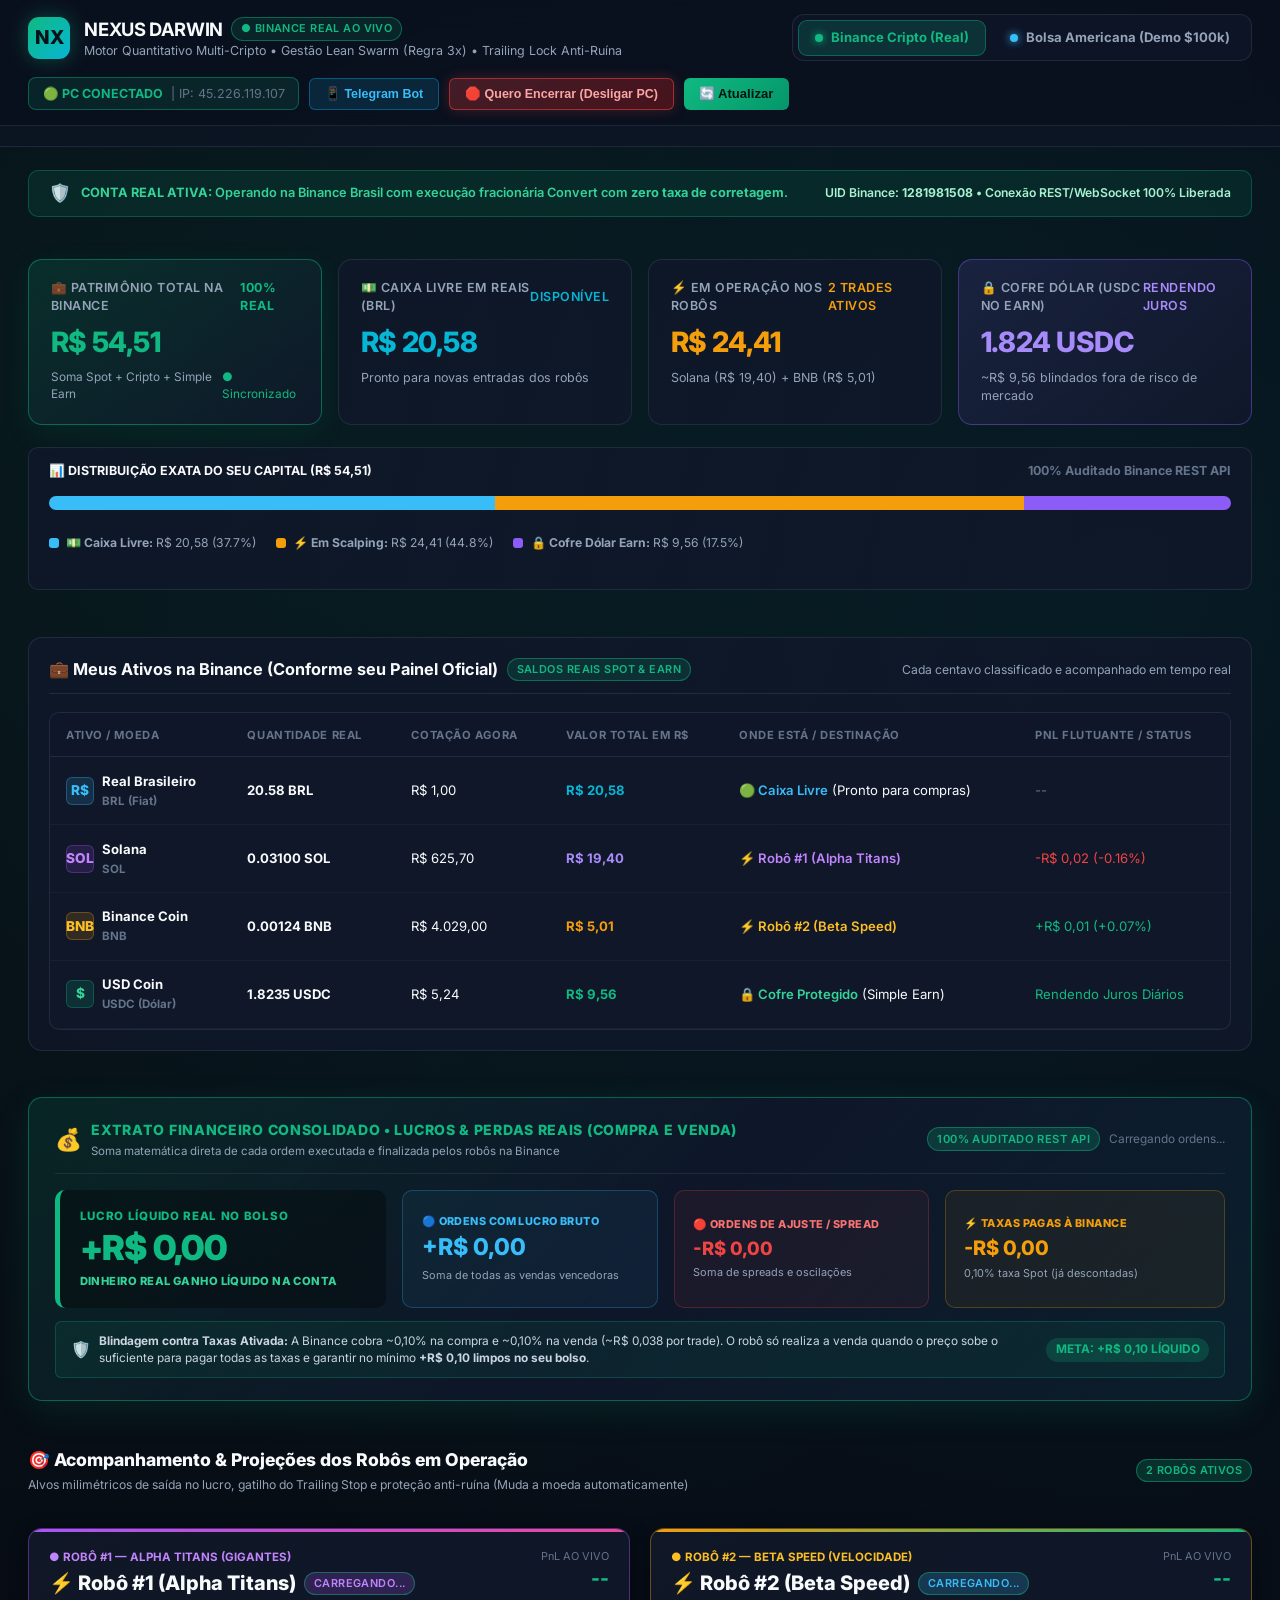
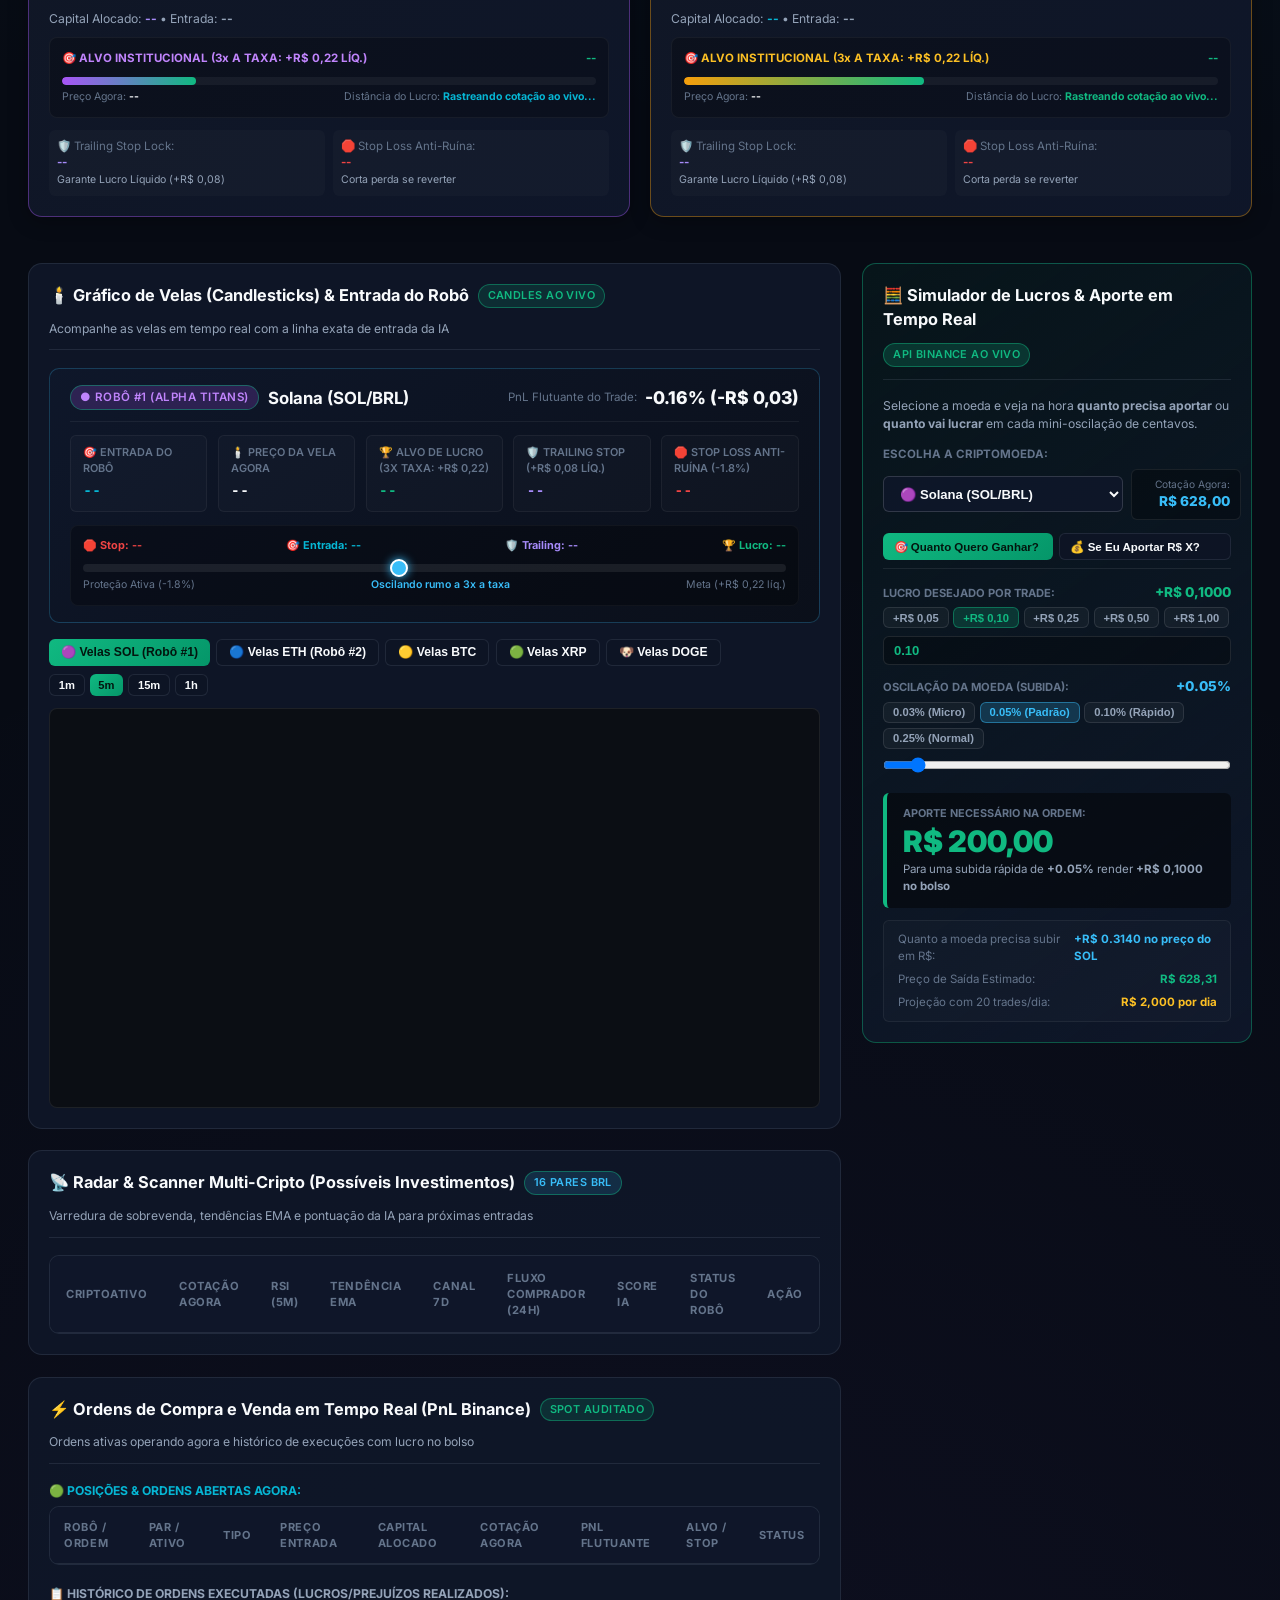
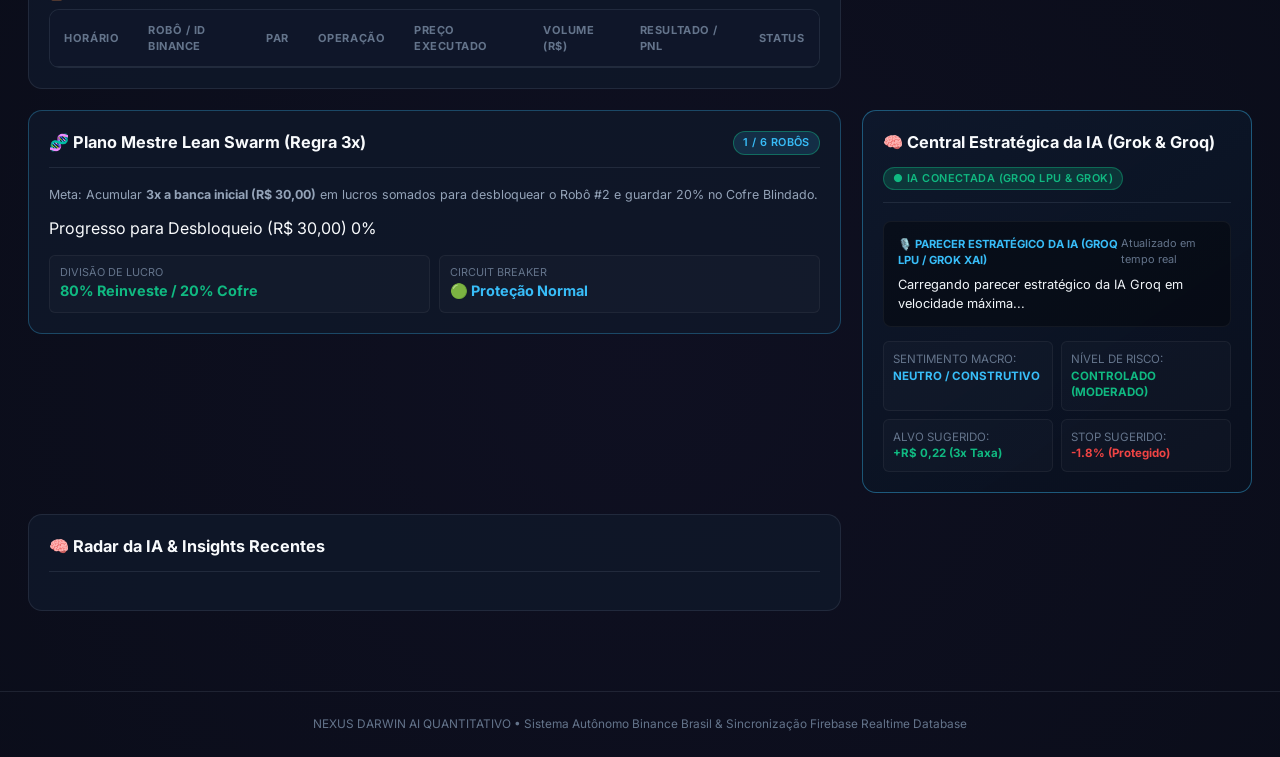
==== commit 1561f2ce: "fix(ui): update all targets, cards, and candle HUD to 3x fee buffer with 4 decimal precision" ====
--- a/index.html
+++ b/index.html
@@ -357,7 +357,7 @@
         <!-- Termômetro de Projeção até a Venda no Lucro -->
         <div style="background: rgba(0,0,0,0.25); padding: 0.75rem; border-radius: 8px; border: 1px solid rgba(255,255,255,0.05); margin-bottom: 0.75rem;">
           <div style="display: flex; justify-content: space-between; font-size: 0.72rem; font-weight: 700;">
-            <span style="color: #c084fc;">🎯 ALVO SCALPER (+R$ 0,05 NO BOLSO)</span>
+            <span style="color: #c084fc;">🎯 ALVO INSTITUCIONAL (3x A TAXA: +R$ 0,22 LÍQ.)</span>
             <span class="text-emerald" id="alphaTargetPrice">--</span>
           </div>
           <div class="target-progress-track">
@@ -374,7 +374,7 @@
           <div style="background: rgba(255,255,255,0.02); padding: 0.5rem; border-radius: 6px;">
             <span style="color: var(--text-muted);">🛡️ Trailing Stop Lock:</span><br>
             <strong class="text-purple" id="alphaTrailingPrice">--</strong><br>
-            <span style="font-size: 0.66rem; color: var(--text-secondary);">Garante Breakeven (+R$ 0,01)</span>
+            <span style="font-size: 0.66rem; color: var(--text-secondary);">Garante Lucro Líquido (+R$ 0,08)</span>
           </div>
           <div style="background: rgba(255,255,255,0.02); padding: 0.5rem; border-radius: 6px;">
             <span style="color: var(--text-muted);">🛑 Stop Loss Anti-Ruína:</span><br>
@@ -409,7 +409,7 @@
         <!-- Termômetro de Projeção até a Venda no Lucro -->
         <div style="background: rgba(0,0,0,0.25); padding: 0.75rem; border-radius: 8px; border: 1px solid rgba(255,255,255,0.05); margin-bottom: 0.75rem;">
           <div style="display: flex; justify-content: space-between; font-size: 0.72rem; font-weight: 700;">
-            <span style="color: #fbbf24;">🎯 ALVO SCALPER (+R$ 0,05 NO BOLSO)</span>
+            <span style="color: #fbbf24;">🎯 ALVO INSTITUCIONAL (3x A TAXA: +R$ 0,22 LÍQ.)</span>
             <span class="text-emerald" id="betaTargetPrice">--</span>
           </div>
           <div class="target-progress-track">
@@ -426,7 +426,7 @@
           <div style="background: rgba(255,255,255,0.02); padding: 0.5rem; border-radius: 6px;">
             <span style="color: var(--text-muted);">🛡️ Trailing Stop Lock:</span><br>
             <strong class="text-purple" id="betaTrailingPrice">--</strong><br>
-            <span style="font-size: 0.66rem; color: var(--text-secondary);">Garante Breakeven (+R$ 0,01)</span>
+            <span style="font-size: 0.66rem; color: var(--text-secondary);">Garante Lucro Líquido (+R$ 0,08)</span>
           </div>
           <div style="background: rgba(255,255,255,0.02); padding: 0.5rem; border-radius: 6px;">
             <span style="color: var(--text-muted);">🛑 Stop Loss Anti-Ruína:</span><br>
@@ -479,15 +479,15 @@
                 <div class="candle-hud-val" id="hudCurrentPrice" style="color: #f8fafc;">--</div>
               </div>
               <div class="candle-hud-card">
-                <div class="candle-hud-label">🏆 Alvo de Lucro (+R$ 0,05)</div>
+                <div class="candle-hud-label">🏆 Alvo de Lucro (3x Taxa: +R$ 0,22)</div>
                 <div class="candle-hud-val text-emerald" id="hudTargetPrice">--</div>
               </div>
               <div class="candle-hud-card">
-                <div class="candle-hud-label">🛡️ Trailing Stop (+R$ 0,03)</div>
+                <div class="candle-hud-label">🛡️ Trailing Stop (+R$ 0,08 líq.)</div>
                 <div class="candle-hud-val text-purple" id="hudTrailingPrice">--</div>
               </div>
               <div class="candle-hud-card">
-                <div class="candle-hud-label">🛑 Stop Loss Curto (-R$ 0,06)</div>
+                <div class="candle-hud-label">🛑 Stop Loss Anti-Ruína (-1.8%)</div>
                 <div class="candle-hud-val text-red" id="hudStopPrice">--</div>
               </div>
             </div>
@@ -504,9 +504,9 @@
                 <div class="candle-gauge-marker" id="candleGaugeMarker" style="left: 45%;" title="Preço Atual da Vela"></div>
               </div>
               <div style="display: flex; justify-content: space-between; font-size: 0.66rem; color: var(--text-muted);">
-                <span>Proteção Ativa (-R$ 0,06)</span>
-                <span id="gaugeStatusText" style="color: #38bdf8; font-weight: 600;">Oscilando rumo aos +5 centavos</span>
-                <span>Meta (+R$ 0,05)</span>
+                <span>Proteção Ativa (-1.8%)</span>
+                <span id="gaugeStatusText" style="color: #38bdf8; font-weight: 600;">Oscilando rumo a 3x a taxa</span>
+                <span>Meta (+R$ 0,22 líq.)</span>
               </div>
             </div>
           </div>
@@ -866,11 +866,11 @@
             </div>
             <div style="background: rgba(255, 255, 255, 0.02); padding: 0.55rem; border-radius: 6px; border: 1px solid rgba(255, 255, 255, 0.05);">
               <span style="color: var(--text-muted);">ALVO SUGERIDO:</span><br>
-              <strong class="text-emerald" id="grokTargetVal">+R$ 0,05 (Scalp Centavos)</strong>
+              <strong class="text-emerald" id="grokTargetVal">+R$ 0,22 (3x Taxa)</strong>
             </div>
             <div style="background: rgba(255, 255, 255, 0.02); padding: 0.55rem; border-radius: 6px; border: 1px solid rgba(255, 255, 255, 0.05);">
               <span style="color: var(--text-muted);">STOP SUGERIDO:</span><br>
-              <strong class="text-red" id="grokStopVal">-R$ 0,06 (Protegido)</strong>
+              <strong class="text-red" id="grokStopVal">-1.8% (Protegido)</strong>
             </div>
           </div>
         </section>
